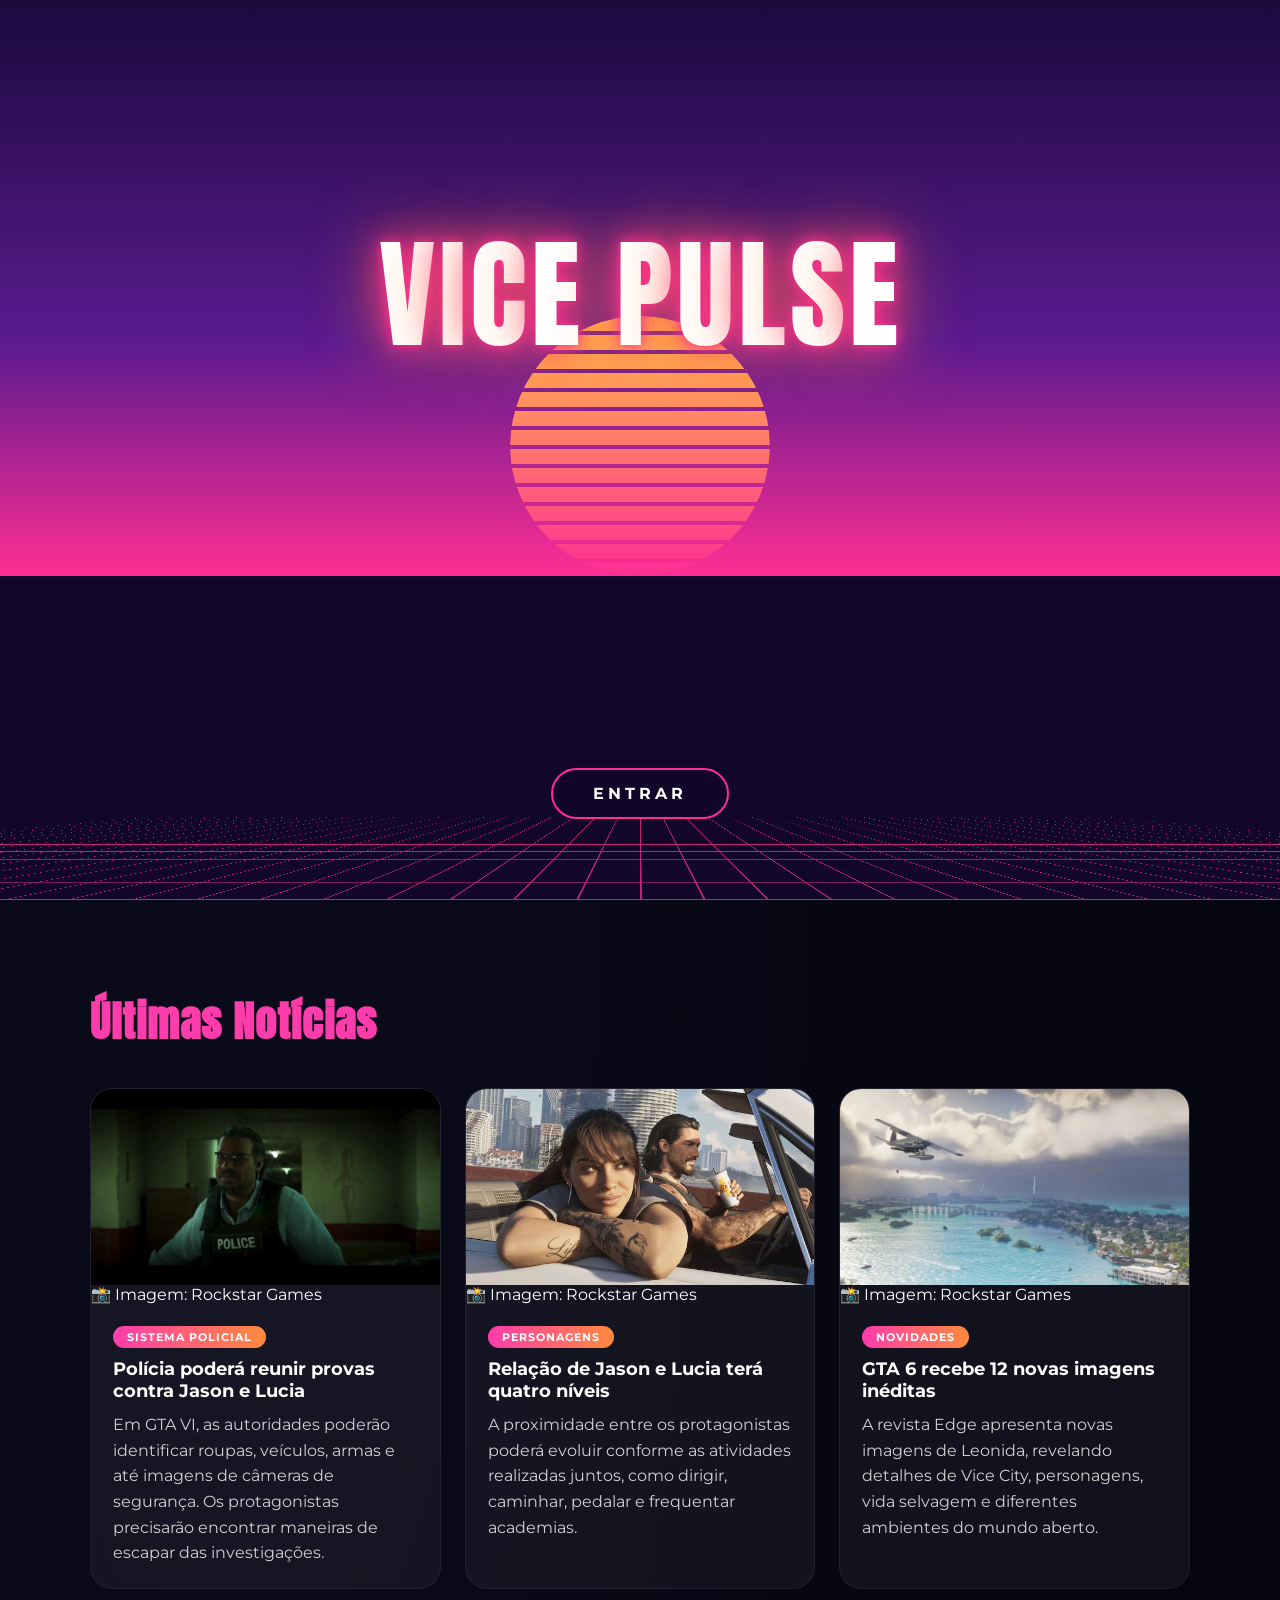
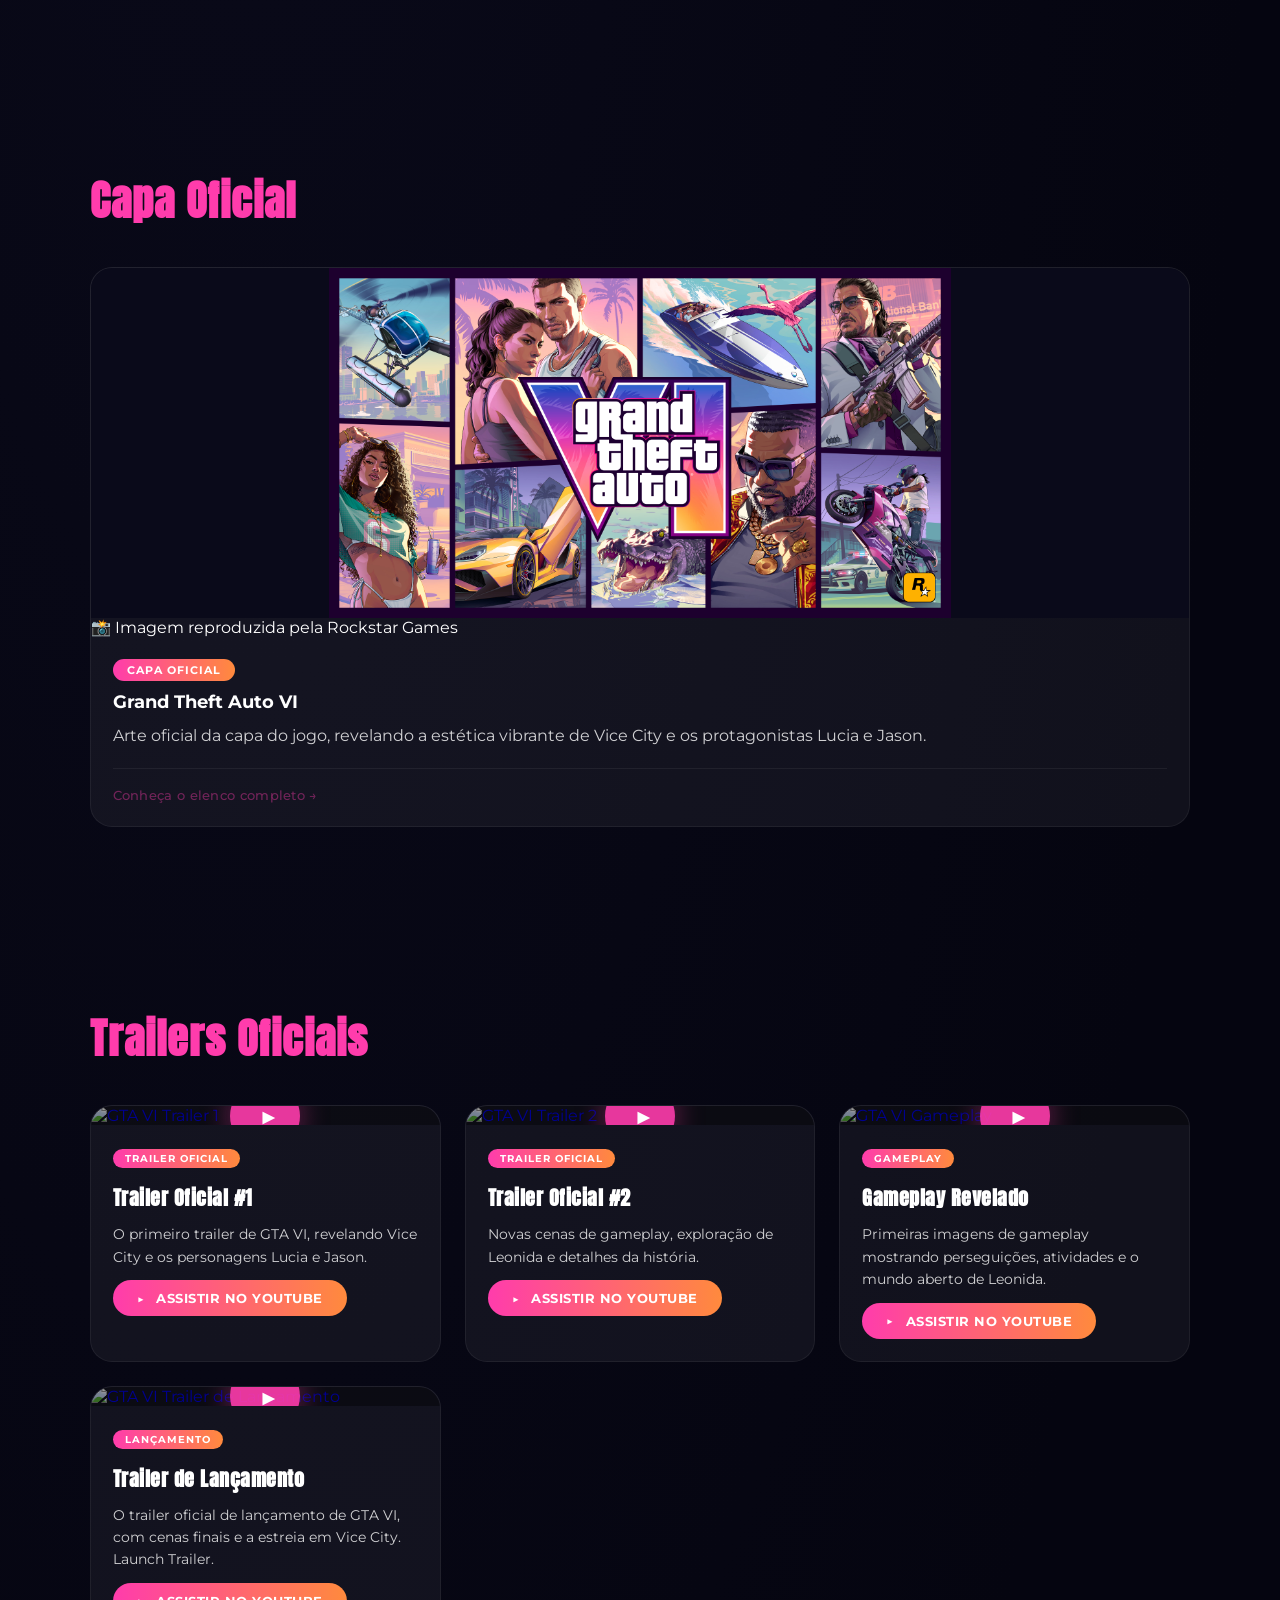
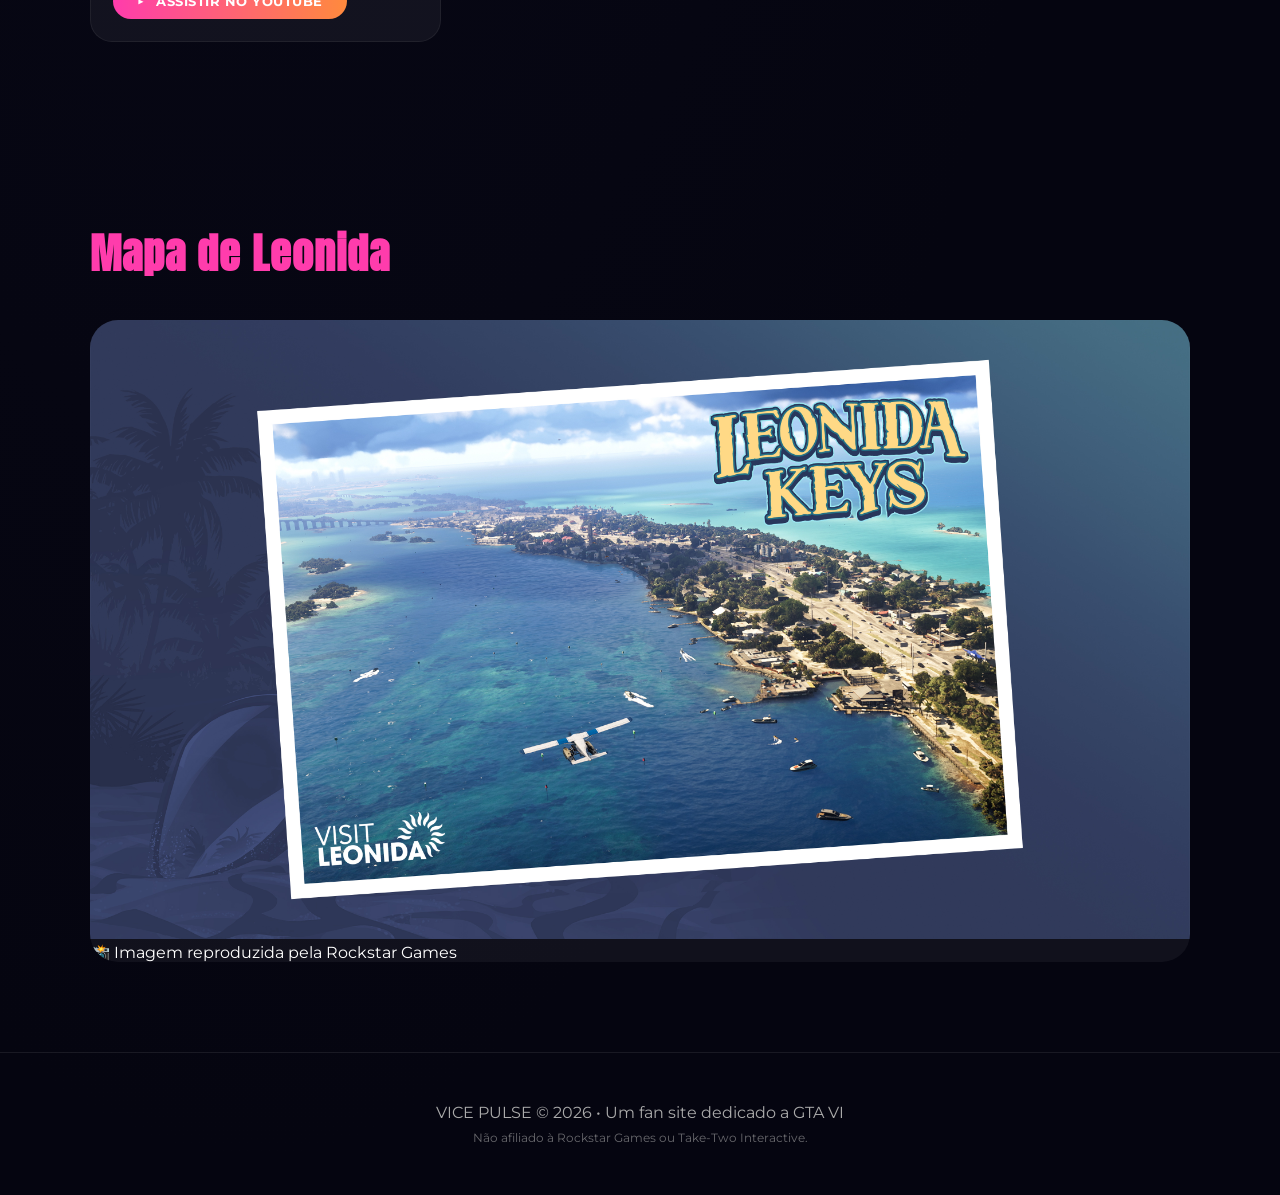
==== index.html @ 271b1a4a "Adiciona abertura com por do sol e letreiro neon" ====
<!DOCTYPE html>
<html lang="pt-BR">

<head>
    <meta charset="UTF-8">
    <meta name="viewport" content="width=device-width, initial-scale=1.0">
    <title>GTA VI Countdown • Vice Pulse</title>

    <!-- Meta tags para compartilhamento -->
    <meta property="og:title" content="VICE PULSE • GTA VI Hub">
    <meta property="og:description" content="Contagem regressiva para o lançamento de GTA VI">
    <meta property="og:type" content="website">
    <meta name="theme-color" content="#ff3cac">

    <!-- ABERTURA: decide ANTES de a página aparecer, para não piscar -->
    <script>
        try {
            if (!sessionStorage.getItem("viceAbertura") || location.search.includes("abertura")) {
                document.documentElement.classList.add("com-abertura");
            }
        } catch (e) {}
    </script>

    <!-- Fontes -->
    <link rel="preconnect" href="https://fonts.googleapis.com">
    <link rel="preconnect" href="https://fonts.gstatic.com" crossorigin>
    <link href="https://fonts.googleapis.com/css2?family=Anton&family=Montserrat:wght@300;500;700&display=swap" rel="stylesheet">

    <!-- CSS -->
    <link rel="stylesheet" href="style.css">

    <!-- Favicon -->
    <link rel="icon" href="assets/favicon.ico" type="image/x-icon">
</head>

<body>

    <!-- ============================================
    ABERTURA DO SITE (pôr do sol + letreiro neon)
    ============================================ -->
    <div id="abertura" class="abertura">
        <div class="ab-ceu"></div>
        <div class="ab-sol"></div>
        <div class="ab-chao"><div class="ab-grade"></div></div>
        <div class="ab-titulo" role="img" aria-label="Vice Pulse">
            <span class="ab-letra" style="--i:0" aria-hidden="true">V</span><span class="ab-letra" style="--i:1" aria-hidden="true">I</span><span class="ab-letra" style="--i:2" aria-hidden="true">C</span><span class="ab-letra" style="--i:3" aria-hidden="true">E</span><span class="ab-letra" style="--i:4" aria-hidden="true">&nbsp;</span><span class="ab-letra" style="--i:5" aria-hidden="true">P</span><span class="ab-letra" style="--i:6" aria-hidden="true">U</span><span class="ab-letra" style="--i:7" aria-hidden="true">L</span><span class="ab-letra" style="--i:8" aria-hidden="true">S</span><span class="ab-letra" style="--i:9" aria-hidden="true">E</span>
        </div>
        <button id="ab-entrar" class="ab-entrar">ENTRAR</button>
    </div>

    <!-- NAVBAR -->
    <header class="navbar">
        <div class="brand">VICE PULSE</div>
        <nav>
            <a href="index.html">Início</a>
            <a href="personagens.html">Personagens</a>
            <a href="vice-city.html">GTA Vice City</a>
            <a href="noticias.html">Notícias</a>
            <a href="diretor.html">Diretor</a>
            <a href="#trailers">Trailers</a>
            <a href="#map">Mapa</a>
        </nav>
    </header>

    <!-- HERO / COUNTDOWN -->
    <section class="hero">
        <div class="overlay"></div>
        <div class="hero-content">
            <h1>GTA VI</h1>
            <p class="subtitle">Vice City Countdown</p>
            <div id="days" class="days">000</div>
            <div class="timer">
                <div>
                    <span id="hours">00</span>
                    <small>HORAS</small>
                </div>
                <div>
                    <span id="minutes">00</span>
                    <small>MINUTOS</small>
                </div>
                <div>
                    <span id="seconds">00</span>
                    <small>SEGUNDOS</small>
                </div>
            </div>
            <div class="progress">
                <div id="bar"></div>
            </div>
            <p class="release">LANÇAMENTO • 19 DE NOVEMBRO DE 2026</p>
        </div>
    </section>

    <!-- ============================================
    NOTÍCIAS
    ============================================ -->

    <section id="news" class="section">
        <h2>Últimas Notícias</h2>
        <div class="cards">

            <!-- NOTÍCIA 1 -->
            <article class="card">
                <img src="assets/policia-gta6.jpg" alt="Sistema policial de GTA 6" loading="lazy">
                <p class="credito-imagem">📸 Imagem: Rockstar Games</p>
                <div class="content">
                    <span class="tag">SISTEMA POLICIAL</span>
                    <h3>Polícia poderá reunir provas contra Jason e Lucia</h3>
                    <p>Em GTA VI, as autoridades poderão identificar roupas, veículos, armas e até imagens de câmeras de segurança. Os protagonistas precisarão encontrar maneiras de escapar das investigações.</p>
                </div>
            </article>

            <!-- NOTÍCIA 2 -->
            <article class="card">
                <img src="assets/jason-lucia.jpg" alt="Jason e Lucia em GTA 6" loading="lazy">
                <p class="credito-imagem">📸 Imagem: Rockstar Games</p>
                <div class="content">
                    <span class="tag">PERSONAGENS</span>
                    <h3>Relação de Jason e Lucia terá quatro níveis</h3>
                    <p>A proximidade entre os protagonistas poderá evoluir conforme as atividades realizadas juntos, como dirigir, caminhar, pedalar e frequentar academias.</p>
                </div>
            </article>

            <!-- NOTÍCIA 3 -->
            <article class="card">
                <img src="assets/edge-novas-imagens.jpg" alt="Novas imagens oficiais de GTA 6" loading="lazy">
                <p class="credito-imagem">📸 Imagem: Rockstar Games</p>
                <div class="content">
                    <span class="tag">NOVIDADES</span>
                    <h3>GTA 6 recebe 12 novas imagens inéditas</h3>
                    <p>A revista Edge apresenta novas imagens de Leonida, revelando detalhes de Vice City, personagens, vida selvagem e diferentes ambientes do mundo aberto.</p>
                </div>
            </article>

        </div>
    </section>

    <!-- ============================================
    CAPA OFICIAL + LINK PERSONAGENS EMBAIXO
    ============================================ -->

    <section id="capa" class="section capa-section">
        <h2>Capa Oficial</h2>
        <div class="cards">
            <div class="card">
                <img src="assets/capa-oficial-gta6.jpg" alt="Capa oficial de GTA VI" loading="lazy">
                <p class="credito-imagem">📸 Imagem reproduzida pela Rockstar Games</p>
                <div class="content">
                    <span class="tag">CAPA OFICIAL</span>
                    <h3>Grand Theft Auto VI</h3>
                    <p>Arte oficial da capa do jogo, revelando a estética vibrante de Vice City e os protagonistas Lucia e Jason.</p>

                    <!-- LINK PERSONAGENS -->
                    <div class="capa-personagens-link">
                        <a href="personagens.html">Conheça o elenco completo →</a>
                    </div>
                </div>
            </div>
        </div>
    </section>

    <!-- ============================================
    TRAILERS
    (cada card usa o MESMO link na imagem e no botão)
    ============================================ -->

    <section id="trailers" class="section">
        <h2>Trailers Oficiais</h2>
        <div class="video-grid">

            <!-- TRAILER 1 -->
            <div class="video-card video-thumb">
                <a href="https://www.youtube.com/watch?v=QdBZY2fkU-0" target="_blank" rel="noopener noreferrer" class="thumb-link">
                    <img src="https://img.youtube.com/vi/QdBZY2fkU-0/maxresdefault.jpg" alt="GTA VI Trailer 1">
                    <div class="play-overlay">
                        <div class="play-btn">▶</div>
                    </div>
                </a>
                <div class="content">
                    <span class="tag">TRAILER OFICIAL</span>
                    <h3>Trailer Oficial #1</h3>
                    <p>O primeiro trailer de GTA VI, revelando Vice City e os personagens Lucia e Jason.</p>
                    <a href="https://www.youtube.com/watch?v=QdBZY2fkU-0" target="_blank" rel="noopener noreferrer" class="watch-btn">ASSISTIR NO YOUTUBE</a>
                </div>
            </div>

            <!-- TRAILER 2 -->
            <div class="video-card video-thumb">
                <a href="https://www.youtube.com/watch?v=VQRLujxTm3c" target="_blank" rel="noopener noreferrer" class="thumb-link">
                    <img src="https://img.youtube.com/vi/VQRLujxTm3c/maxresdefault.jpg" alt="GTA VI Trailer 2">
                    <div class="play-overlay">
                        <div class="play-btn">▶</div>
                    </div>
                </a>
                <div class="content">
                    <span class="tag">TRAILER OFICIAL</span>
                    <h3>Trailer Oficial #2</h3>
                    <p>Novas cenas de gameplay, exploração de Leonida e detalhes da história.</p>
                    <a href="https://www.youtube.com/watch?v=VQRLujxTm3c" target="_blank" rel="noopener noreferrer" class="watch-btn">ASSISTIR NO YOUTUBE</a>
                </div>
            </div>

            <!-- TRAILER 3 - GAMEPLAY -->
            <div class="video-card video-thumb">
                <a href="https://www.youtube.com/watch?v=tJbzMqJGH4k" target="_blank" rel="noopener noreferrer" class="thumb-link">
                    <img src="https://img.youtube.com/vi/tJbzMqJGH4k/maxresdefault.jpg" alt="GTA VI Gameplay">
                    <div class="play-overlay">
                        <div class="play-btn">▶</div>
                    </div>
                </a>
                <div class="content">
                    <span class="tag">GAMEPLAY</span>
                    <h3>Gameplay Revelado</h3>
                    <p>Primeiras imagens de gameplay mostrando perseguições, atividades e o mundo aberto de Leonida.</p>
                    <a href="https://www.youtube.com/watch?v=tJbzMqJGH4k" target="_blank" rel="noopener noreferrer" class="watch-btn">ASSISTIR NO YOUTUBE</a>
                </div>
            </div>

            <!-- TRAILER 4 - LANÇAMENTO -->
            <div class="video-card video-thumb">
                <a href="https://www.youtube.com/watch?v=3JUboYgqIxc" target="_blank" rel="noopener noreferrer" class="thumb-link">
                    <img src="https://img.youtube.com/vi/3JUboYgqIxc/maxresdefault.jpg" alt="GTA VI Trailer de Lançamento">
                    <div class="play-overlay">
                        <div class="play-btn">▶</div>
                    </div>
                </a>
                <div class="content">
                    <span class="tag">LANÇAMENTO</span>
                    <h3>Trailer de Lançamento</h3>
                    <p>O trailer oficial de lançamento de GTA VI, com cenas finais e a estreia em Vice City. Launch Trailer.</p>
                    <a href="https://www.youtube.com/watch?v=3JUboYgqIxc" target="_blank" rel="noopener noreferrer" class="watch-btn">ASSISTIR NO YOUTUBE</a>
                </div>
            </div>

        </div>
    </section>

    <!-- ============================================
    MAPA
    ============================================ -->

    <section id="map" class="section">
        <h2>Mapa de Leonida</h2>
        <div class="map-card">
            <img src="assets/mapa-leonida.jpg" alt="Mapa de Leonida - GTA VI" loading="lazy">
            <p class="credito-imagem">📸 Imagem reproduzida pela Rockstar Games</p>
        </div>
    </section>

    <!-- ============================================
    FOOTER
    ============================================ -->

    <footer>
        <p>VICE PULSE © 2026 • Um fan site dedicado a GTA VI</p>
        <p style="margin-top: 8px; font-size: 12px; opacity: 0.6;">
            Não afiliado à Rockstar Games ou Take-Two Interactive.
        </p>
    </footer>

    <!-- JavaScript -->
    <script src="script.js"></script>

</body>

</html>
---- style.css ----
* {
    margin: 0;
    padding: 0;
    box-sizing: border-box;
}

:root {
    --pink: #ff3cac;
    --orange: #ff8a3d;
    --yellow: #ffd166;
    --cyan: #35d8ff;
    --bg: #050510;
}

html {
    scroll-behavior: smooth;
}

body {
    font-family: "Montserrat", sans-serif;
    background: radial-gradient(ellipse at 20% 20%, #0a0a1a, #050510 70%);
    color: white;
    overflow-x: hidden;
}

::-webkit-scrollbar {
    width: 8px;
}
::-webkit-scrollbar-track {
    background: var(--bg);
}
::-webkit-scrollbar-thumb {
    background: linear-gradient(var(--pink), var(--orange));
    border-radius: 999px;
}

/* ============================================
NAVBAR
============================================ */

.navbar {
    position: fixed;
    top: 0;
    width: 100%;
    display: flex;
    justify-content: space-between;
    align-items: center;
    padding: 18px 7%;
    background: rgba(5, 5, 16, 0.35);
    backdrop-filter: blur(20px);
    z-index: 1000;
    border-bottom: 1px solid rgba(255, 255, 255, 0.08);
}

.brand {
    font-family: "Anton", sans-serif;
    font-size: 34px;
    letter-spacing: 2px;
    color: var(--pink);
}

.navbar nav {
    display: flex;
    gap: 28px;
}

.navbar a {
    text-decoration: none;
    color: white;
    font-weight: 500;
    transition: 0.3s;
    position: relative;
}

.navbar a::after {
    content: '';
    display: block;
    width: 0;
    height: 2px;
    background: var(--pink);
    transition: width 0.3s;
    margin-top: 4px;
}

.navbar a:hover {
    color: var(--pink);
}

.navbar a:hover::after {
    width: 100%;
}

.navbar a.active {
    color: var(--pink);
}

.navbar a.active::after {
    width: 100%;
}

/* ============================================
HERO / CONTAGEM
============================================ */

.hero {
    height: 100vh;
    min-height: 520px;
    max-height: 900px;
    background:
        linear-gradient(rgba(5, 5, 16, 0.4), rgba(5, 5, 16, 0.7)),
        url("assets/bg.jpg") center/cover no-repeat;
    display: flex;
    justify-content: center;
    align-items: center;
    position: relative;
    transition: background-position 0.1s ease-out;
}

.overlay {
    position: absolute;
    inset: 0;
    background: linear-gradient(rgba(0, 0, 0, 0.25), rgba(0, 0, 0, 0.65));
}

.hero-content {
    position: relative;
    z-index: 2;
    text-align: center;
    padding: 35px 40px;
    width: min(580px, 92vw);
    background: rgba(18, 18, 30, 0.5);
    backdrop-filter: blur(32px);
    border: 1px solid rgba(255, 255, 255, 0.12);
    border-radius: 28px;
    box-shadow: 0 30px 70px rgba(0, 0, 0, 0.6);
}

.hero h1 {
    font-family: "Anton", sans-serif;
    font-size: clamp(42px, 7vw, 70px);
    background: linear-gradient(90deg, #ff00ff, #ff0080);
    background-clip: text;
    -webkit-background-clip: text;
    -webkit-text-fill-color: transparent;
    text-shadow: 0 0 40px rgba(255, 0, 255, 0.2);
    letter-spacing: 2px;
}

.subtitle {
    font-size: clamp(11px, 1.2vw, 14px);
    margin-top: 4px;
    letter-spacing: 3px;
    opacity: 0.6;
    color: #ff00ff;
    text-transform: uppercase;
}

.days {
    font-size: clamp(70px, 11vw, 110px);
    font-weight: 700;
    color: #ff00ff;
    text-shadow:
        0 0 30px rgba(255, 0, 255, 0.6),
        0 0 60px rgba(255, 0, 255, 0.3),
        0 0 100px rgba(255, 0, 255, 0.15);
    margin-top: 6px;
    animation: neonPulse 2s ease-in-out infinite;
    font-family: "Anton", sans-serif;
    letter-spacing: 4px;
}

@keyframes neonPulse {
    0%, 100% {
        text-shadow:
            0 0 20px rgba(255, 0, 255, 0.5),
            0 0 40px rgba(255, 0, 255, 0.2);
    }
    50% {
        text-shadow:
            0 0 40px rgba(255, 0, 255, 0.8),
            0 0 80px rgba(255, 0, 255, 0.4),
            0 0 120px rgba(255, 0, 255, 0.2);
    }
}

.timer {
    display: grid;
    grid-template-columns: repeat(3, 1fr);
    gap: 8px;
    margin-top: 12px;
}

.timer div {
    background: rgba(255, 0, 255, 0.05);
    border: 1px solid rgba(255, 0, 255, 0.1);
    border-radius: 12px;
    padding: 8px 6px;
    transition: 0.3s;
}

.timer div:hover {
    transform: translateY(-3px);
    background: rgba(255, 0, 255, 0.1);
    border-color: rgba(255, 0, 255, 0.3);
    box-shadow: 0 0 30px rgba(255, 0, 255, 0.1);
}

.timer span {
    display: block;
    font-size: clamp(18px, 2.5vw, 24px);
    font-weight: 700;
    color: #ff00ff;
    text-shadow: 0 0 20px rgba(255, 0, 255, 0.4);
    font-family: "Anton", sans-serif;
    letter-spacing: 2px;
}

.timer small {
    font-size: clamp(7px, 0.8vw, 9px);
    letter-spacing: 2px;
    opacity: 0.5;
    color: #ff00ff;
    text-transform: uppercase;
}

.progress {
    margin-top: 16px;
    height: 6px;
    background: rgba(255, 255, 255, 0.08);
    border-radius: 999px;
    overflow: hidden;
}

#bar {
    height: 100%;
    width: 0%;
    background: linear-gradient(90deg, #ff00ff, #ff0080);
    box-shadow: 0 0 20px rgba(255, 0, 255, 0.5);
    transition: width 0.5s ease;
}

.release {
    margin-top: 12px;
    letter-spacing: 2px;
    font-size: clamp(9px, 0.9vw, 12px);
    opacity: 0.5;
    text-transform: uppercase;
    color: #ff00ff;
}

/* ============================================
SEÇÕES E CARDS
============================================ */

.section {
    padding: 90px 7%;
}

.section h2 {
    font-size: 42px;
    margin-bottom: 35px;
    color: var(--pink);
    font-family: "Anton", sans-serif;
    letter-spacing: 1px;
}

.cards {
    display: grid;
    grid-template-columns: repeat(auto-fit, minmax(300px, 1fr));
    gap: 24px;
}

.card,
.video-card {
    background: rgba(255, 255, 255, 0.05);
    border-radius: 22px;
    overflow: hidden;
    backdrop-filter: blur(16px);
    transition: 0.35s;
    border: 1px solid rgba(255, 255, 255, 0.06);
}

.card:hover,
.video-card:hover {
    transform: translateY(-8px);
    box-shadow: 0 0 35px rgba(255, 60, 160, 0.35);
}

.card img {
    width: 100%;
    height: auto;
    max-height: 350px;
    object-fit: contain;
    object-position: center;
    display: block;
    background: #0a0a1a;
}

.tag {
    display: inline-block;
    padding: 4px 14px;
    border-radius: 999px;
    font-size: 11px;
    font-weight: 700;
    letter-spacing: 1px;
    background: linear-gradient(90deg, var(--pink), var(--orange));
    color: #fff;
    margin-bottom: 10px;
    text-transform: uppercase;
}

.content {
    padding: 22px;
}

.content h3 {
    margin-bottom: 10px;
    font-size: 18px;
}

.content p {
    opacity: 0.8;
    line-height: 1.6;
}

.capa-personagens-link {
    margin-top: 20px;
    padding-top: 16px;
    border-top: 1px solid rgba(255, 255, 255, 0.06);
}

.capa-personagens-link a {
    color: var(--pink);
    text-decoration: none;
    font-size: 13px;
    opacity: 0.4;
    transition: 0.3s;
    display: inline-flex;
    align-items: center;
    gap: 6px;
    font-weight: 500;
    letter-spacing: 0.3px;
}

.capa-personagens-link a:hover {
    opacity: 1;
}

.vice-btn {
    display: inline-block;
    padding: 14px 28px;
    border-radius: 999px;
    background: linear-gradient(90deg, #ff00ff, #ff0080);
    color: white;
    font-weight: 700;
    text-decoration: none;
    transition: 0.3s;
    font-size: 15px;
    letter-spacing: 0.5px;
    box-shadow: 0 0 20px rgba(255, 0, 255, 0.3);
    border: none;
    cursor: pointer;
}

.vice-btn:hover {
    transform: scale(1.05);
    box-shadow: 0 0 40px rgba(255, 0, 255, 0.6);
}

/* ============================================
TRAILERS
============================================ */

.video-grid {
    display: grid;
    grid-template-columns: repeat(auto-fit, minmax(320px, 1fr));
    gap: 24px;
}

.video-card .tag {
    background: linear-gradient(90deg, #ff3cac, #ff8a3d);
    font-size: 10px;
    padding: 3px 12px;
}

.video-card .content h3 {
    font-family: "Anton", sans-serif;
    font-size: 20px;
    letter-spacing: 0.5px;
    margin-top: 4px;
}

.video-card .content p {
    font-size: 14px;
    line-height: 1.6;
    opacity: 0.8;
    margin: 8px 0 12px;
}

.video-thumb .thumb-link {
    position: relative;
    display: block;
    overflow: hidden;
    text-decoration: none;
    cursor: pointer;
}

.video-thumb .thumb-link img {
    width: 100%;
    height: 200px;
    object-fit: cover;
    transition: transform 0.3s;
}

.video-thumb:hover .thumb-link img {
    transform: scale(1.05);
}

.play-overlay {
    position: absolute;
    inset: 0;
    background: rgba(0, 0, 0, 0.4);
    display: flex;
    align-items: center;
    justify-content: center;
    transition: background 0.3s;
}

.video-thumb:hover .play-overlay {
    background: rgba(0, 0, 0, 0.2);
}

.play-btn {
    width: 70px;
    height: 70px;
    background: rgba(255, 60, 172, 0.9);
    border-radius: 50%;
    display: flex;
    align-items: center;
    justify-content: center;
    font-size: 30px;
    color: white;
    transition: 0.3s;
    box-shadow: 0 0 30px rgba(255, 60, 172, 0.4);
    padding-left: 6px;
}

.video-thumb:hover .play-btn {
    transform: scale(1.1);
    box-shadow: 0 0 50px rgba(255, 60, 172, 0.6);
}

.watch-btn {
    display: inline-flex;
    align-items: center;
    gap: 8px;
    padding: 10px 24px;
    border-radius: 999px;
    text-decoration: none;
    font-weight: 700;
    font-size: 13px;
    background: linear-gradient(90deg, var(--pink), var(--orange));
    color: white;
    transition: 0.3s;
    border: none;
    cursor: pointer;
    letter-spacing: 0.5px;
}

.watch-btn:hover {
    transform: translateY(-3px) scale(1.04);
    box-shadow: 0 0 25px rgba(255, 60, 160, 0.45);
}

.watch-btn::before {
    content: "▶";
    font-size: 12px;
    margin-right: 4px;
}

/* ============================================
MAPA E RODAPÉ
============================================ */

.map-card {
    border-radius: 28px;
    overflow: hidden;
    background: rgba(255, 255, 255, 0.05);
}

.map-card img {
    width: 100%;
    height: auto;
}

footer {
    padding: 50px;
    text-align: center;
    color: #aaa;
    border-top: 1px solid rgba(255, 255, 255, 0.08);
}

.section {
    opacity: 0;
    transform: translateY(30px);
    animation: fadeUp 0.8s ease forwards;
}

@keyframes fadeUp {
    to {
        opacity: 1;
        transform: translateY(0);
    }
}

#news { animation-delay: 0.1s; }
#capa { animation-delay: 0.15s; }
#trailers { animation-delay: 0.2s; }
#map { animation-delay: 0.25s; }

/* ============================================
PÁGINA VICE CITY - RETRÔ ANOS 80
============================================ */

.vice-hero {
    background:
        linear-gradient(rgba(5, 5, 16, 0.4), rgba(5, 5, 16, 0.7)),
        url("assets/bg.jpg") center/cover no-repeat;
    min-height: 60vh;
    height: 60vh;
}

.vice-hero .hero-content {
    background: rgba(0, 0, 0, 0.3);
    backdrop-filter: blur(10px);
    border: 2px solid rgba(255, 0, 255, 0.3);
    box-shadow: 0 0 60px rgba(255, 0, 255, 0.2);
}

.vice-intro {
    background: linear-gradient(180deg, #0a0a1a, #050510);
    border-top: 1px solid rgba(255, 0, 255, 0.1);
    border-bottom: 1px solid rgba(255, 0, 255, 0.1);
}

.vice-container {
    max-width: 800px;
    margin: 0 auto;
    text-align: center;
}

.vice-texto-destaque {
    font-size: 22px;
    line-height: 1.8;
    color: #ff00ff;
    font-weight: 500;
    text-shadow: 0 0 30px rgba(255, 0, 255, 0.2);
    margin-bottom: 20px;
    font-style: italic;
}

.vice-texto {
    font-size: 16px;
    line-height: 1.8;
    opacity: 0.8;
}

.vice-game {
    padding: 60px 7%;
}

.vice-game.reverse .vice-game-container {
    flex-direction: row-reverse;
}

.vice-game-container {
    display: flex;
    gap: 50px;
    align-items: center;
    background: rgba(255, 255, 255, 0.03);
    border-radius: 28px;
    padding: 30px;
    border: 1px solid rgba(255, 255, 255, 0.06);
    transition: 0.3s;
}

.vice-game-container:hover {
    transform: translateY(-5px);
    box-shadow: 0 0 40px rgba(255, 0, 255, 0.1);
}

.vice-game-info {
    flex: 1;
}

.vice-game-info h2 {
    font-family: "Anton", sans-serif;
    font-size: 36px;
    margin: 12px 0 16px;
    background: linear-gradient(90deg, #ff00ff, #ff0080);
    background-clip: text;
    -webkit-background-clip: text;
    -webkit-text-fill-color: transparent;
}

.vice-game-desc {
    font-size: 14px;
    opacity: 0.7;
    line-height: 1.8;
    margin-bottom: 16px;
}

.vice-game-historia {
    font-size: 15px;
    line-height: 1.8;
    opacity: 0.85;
    margin-bottom: 16px;
}

.vice-curiosidades {
    display: flex;
    flex-wrap: wrap;
    gap: 12px;
    margin-top: 12px;
}

.vice-curiosidades span {
    background: rgba(255, 255, 255, 0.06);
    padding: 6px 14px;
    border-radius: 999px;
    font-size: 12px;
    border: 1px solid rgba(255, 255, 255, 0.06);
}

.vice-intro-imagem {
    margin: 25px auto;
    max-width: 550px;
    border-radius: 16px;
    overflow: hidden;
    background: rgba(0, 0, 0, 0.2);
    padding: 10px;
    border: 2px solid rgba(255, 0, 255, 0.1);
}

.vice-intro-imagem img {
    width: 100%;
    height: auto;
    max-height: 450px;
    object-fit: contain;
    display: block;
    border-radius: 8px;
}

.vice-game-imagem {
    flex: 1;
    min-width: 0;
}

.vice-game-imagem img {
    width: 100%;
    height: 300px;
    object-fit: cover;
    border-radius: 20px;
    background: #0a0a1a;
    border: 2px solid rgba(255, 255, 255, 0.06);
    transition: 0.3s;
}

.vice-game-imagem img:hover {
    transform: scale(1.02);
    border-color: #ff00ff;
}

/* ============================================
PÁGINA DE PERSONAGENS - ESTILO VICE CITY
============================================ */

.personagens-hero {
    min-height: 50vh;
    height: 50vh;
    background:
        linear-gradient(rgba(5, 5, 16, 0.4), rgba(5, 5, 16, 0.7)),
        url("assets/bg.jpg") center/cover no-repeat;
    display: flex;
    justify-content: center;
    align-items: center;
    position: relative;
}

.personagens-hero .hero-content {
    padding: 30px 40px;
    width: min(600px, 90vw);
    background: rgba(0, 0, 0, 0.3);
    backdrop-filter: blur(12px);
    border: 2px solid rgba(255, 0, 255, 0.3);
    border-radius: 24px;
    text-align: center;
    box-shadow: 0 0 60px rgba(255, 0, 255, 0.1);
}

.personagens-hero h1 {
    font-size: clamp(40px, 6vw, 60px);
    font-family: "Anton", sans-serif;
    background: linear-gradient(90deg, #ff00ff, #ff0080);
    background-clip: text;
    -webkit-background-clip: text;
    -webkit-text-fill-color: transparent;
    letter-spacing: 2px;
}

.personagens-hero .subtitle {
    font-size: 14px;
    letter-spacing: 4px;
    opacity: 0.7;
    margin-top: 6px;
    color: #ff00ff;
    text-shadow: 0 0 20px rgba(255, 0, 255, 0.2);
}

.personagem-detalhe {
    padding: 60px 7%;
}

.personagem-detalhe.reverse .personagem-container {
    flex-direction: row-reverse;
}

.personagem-container {
    display: flex;
    gap: 50px;
    align-items: center;
    background: rgba(255, 255, 255, 0.05);
    border-radius: 28px;
    padding: 30px;
    backdrop-filter: blur(16px);
    border: 1px solid rgba(255, 255, 255, 0.06);
    transition: 0.3s;
}

.personagem-container:hover {
    transform: translateY(-5px);
    box-shadow: 0 0 40px rgba(255, 60, 160, 0.2);
}

.personagem-imagem {
    flex: 1;
    min-width: 0;
}

.personagem-imagem img {
    width: 100%;
    height: 280px;
    object-fit: cover;
    border-radius: 20px;
    background: #0a0a1a;
}

.personagem-info {
    flex: 1;
    padding: 20px;
}

.personagem-info h2 {
    font-family: "Anton", sans-serif;
    font-size: 42px;
    margin: 10px 0 15px;
    background: linear-gradient(90deg, var(--pink), var(--orange));
    background-clip: text;
    -webkit-background-clip: text;
    -webkit-text-fill-color: transparent;
}

.personagem-descricao {
    font-size: 16px;
    line-height: 1.8;
    opacity: 0.85;
    margin-bottom: 20px;
}

.secundarios-grid {
    display: grid;
    grid-template-columns: repeat(auto-fit, minmax(280px, 1fr));
    gap: 24px;
}

.character-card {
    background: rgba(255, 255, 255, 0.05);
    border-radius: 22px;
    overflow: hidden;
    backdrop-filter: blur(16px);
    transition: 0.35s;
    border: 1px solid rgba(255, 255, 255, 0.06);
    display: flex;
    flex-direction: column;
}

.character-card:hover {
    transform: translateY(-8px);
    box-shadow: 0 0 35px rgba(255, 60, 160, 0.35);
}

.character-card img {
    width: 100%;
    height: 200px;
    object-fit: cover;
    background: #0a0a1a;
}

.character-card .character-info {
    padding: 22px;
    flex: 1;
    display: flex;
    flex-direction: column;
}

.character-card h3 {
    font-family: "Anton", sans-serif;
    font-size: 24px;
    margin: 8px 0 12px;
    background: linear-gradient(90deg, var(--pink), var(--orange));
    background-clip: text;
    -webkit-background-clip: text;
    -webkit-text-fill-color: transparent;
}

.character-quote {
    font-style: italic;
    color: var(--cyan);
    font-size: 15px;
    margin: 8px 0 12px;
    padding-left: 15px;
    border-left: 3px solid var(--pink);
    opacity: 0.9;
}

.character-bio {
    font-size: 14px;
    line-height: 1.7;
    opacity: 0.85;
    margin-bottom: 10px;
    flex: 1;
}

.galeria-section {
    padding: 60px 7%;
}

.galeria-section h2 {
    font-size: 42px;
    margin-bottom: 35px;
    color: var(--pink);
    font-family: "Anton", sans-serif;
    letter-spacing: 1px;
}

.galeria-grid {
    display: grid;
    grid-template-columns: repeat(4, 1fr);
    gap: 20px;
}

.galeria-grid img {
    width: 100%;
    height: 160px;
    object-fit: cover;
    border-radius: 16px;
    background: #0a0a1a;
    transition: 0.3s;
}

.galeria-grid img:hover {
    transform: scale(1.05);
    box-shadow: 0 0 30px rgba(255, 60, 160, 0.3);
}

/* ============================================
PÁGINA DO DIRETOR (ROB NELSON)
============================================ */

.diretor-hero {
    min-height: 50vh;
    height: 50vh;
    background:
        linear-gradient(rgba(5, 5, 16, 0.4), rgba(5, 5, 16, 0.7)),
        url("assets/bg.jpg") center/cover no-repeat;
    display: flex;
    justify-content: center;
    align-items: center;
    position: relative;
}

.diretor-hero .hero-content {
    padding: 30px 40px;
    width: min(600px, 90vw);
    background: rgba(0, 0, 0, 0.3);
    backdrop-filter: blur(12px);
    border: 2px solid rgba(255, 0, 255, 0.3);
    border-radius: 24px;
    text-align: center;
}

.diretor-hero h1 {
    font-size: clamp(40px, 6vw, 60px);
    font-family: "Anton", sans-serif;
    background: linear-gradient(90deg, #ff00ff, #ff0080);
    background-clip: text;
    -webkit-background-clip: text;
    -webkit-text-fill-color: transparent;
    letter-spacing: 2px;
}

.diretor-hero .subtitle {
    font-size: 14px;
    letter-spacing: 4px;
    opacity: 0.6;
    margin-top: 6px;
    color: #ff00ff;
}

.diretor-sobre {
    padding: 60px 7%;
}

.diretor-container {
    display: flex;
    gap: 50px;
    align-items: center;
    background: rgba(255, 255, 255, 0.05);
    border-radius: 28px;
    padding: 30px;
    backdrop-filter: blur(16px);
    border: 1px solid rgba(255, 255, 255, 0.06);
    transition: 0.3s;
}

.diretor-container:hover {
    transform: translateY(-5px);
    box-shadow: 0 0 40px rgba(255, 60, 160, 0.2);
}

.diretor-imagem {
    flex: 0 0 300px;
}

.diretor-imagem img {
    width: 100%;
    height: 350px;
    object-fit: cover;
    border-radius: 20px;
    background: #0a0a1a;
    border: 2px solid rgba(255, 0, 255, 0.2);
}

.diretor-info {
    flex: 1;
}

.diretor-info h2 {
    font-family: "Anton", sans-serif;
    font-size: 42px;
    margin: 10px 0 15px;
    background: linear-gradient(90deg, var(--pink), var(--orange));
    background-clip: text;
    -webkit-background-clip: text;
    -webkit-text-fill-color: transparent;
}

.diretor-bio {
    font-size: 16px;
    line-height: 1.8;
    opacity: 0.85;
}

.diretor-carreira {
    padding: 60px 7%;
}

.diretor-carreira h2 {
    font-size: 42px;
    margin-bottom: 35px;
    color: var(--pink);
    font-family: "Anton", sans-serif;
    letter-spacing: 1px;
}

.carreira-timeline {
    display: flex;
    flex-direction: column;
    gap: 16px;
    max-width: 800px;
    margin: 0 auto;
}

.timeline-item {
    display: flex;
    gap: 24px;
    align-items: stretch;
}

.timeline-ano {
    flex: 0 0 140px;
    font-family: "Anton", sans-serif;
    font-size: 22px;
    color: #ff00ff;
    text-align: right;
    padding-top: 12px;
    text-shadow: 0 0 20px rgba(255, 0, 255, 0.2);
}

.timeline-card {
    flex: 1;
    background: rgba(255, 255, 255, 0.05);
    border-radius: 16px;
    padding: 16px 22px;
    border: 1px solid rgba(255, 255, 255, 0.06);
    transition: 0.3s;
    border-left-width: 4px !important;
    border-left-style: solid !important;
}

.timeline-card:hover {
    transform: translateX(6px);
    box-shadow: 0 0 30px rgba(255, 60, 160, 0.15);
}

.timeline-card h3 {
    font-family: "Anton", sans-serif;
    font-size: 20px;
    color: #fff;
}

.timeline-funcao {
    font-size: 14px;
    opacity: 0.7;
    margin-top: 2px;
}

/* CAPAS PEQUENAS NA LINHA DO TEMPO */
.timeline-content {
    display: flex;
    align-items: center;
    gap: 15px;
    width: 100%;
}

.timeline-texto {
    flex: 1;
}

.timeline-capa {
    flex: 0 0 96px;
    height: 128px;
    border-radius: 8px;
    overflow: hidden;
    background: #0a0a1a;
    border: 2px solid rgba(255, 255, 255, 0.1);
    transition: 0.3s;
}

/* contain = a capa aparece INTEIRA, sem cortar */
.timeline-capa img {
    width: 100%;
    height: 100%;
    object-fit: contain;
    display: block;
    cursor: zoom-in;
}

/* LIGHTBOX (capa em tela cheia ao clicar) */
.lightbox {
    position: fixed;
    inset: 0;
    background: rgba(5, 5, 16, 0.92);
    display: none;
    align-items: center;
    justify-content: center;
    z-index: 2000;
    padding: 20px;
}

.lightbox.aberto {
    display: flex;
}

.lightbox-img {
    max-width: 90vw;
    max-height: 90vh;
    object-fit: contain;
    border-radius: 12px;
    box-shadow: 0 0 60px rgba(255, 60, 172, 0.4);
}

.lightbox-fechar {
    position: absolute;
    top: 16px;
    right: 28px;
    background: none;
    border: none;
    color: #fff;
    font-size: 44px;
    line-height: 1;
    cursor: pointer;
    transition: 0.3s;
}

.lightbox-fechar:hover {
    color: var(--pink);
}

.timeline-capa:hover {
    transform: scale(1.1);
    border-color: var(--pink);
    box-shadow: 0 0 20px rgba(255, 60, 160, 0.3);
}

/* ============================================
PÁGINA DE NOTÍCIAS
============================================ */

.noticias-hero {
    min-height: 50vh;
    height: 50vh;
    background:
        linear-gradient(rgba(5, 5, 16, 0.4), rgba(5, 5, 16, 0.7)),
        url("assets/bg.jpg") center/cover no-repeat;
    display: flex;
    justify-content: center;
    align-items: center;
    position: relative;
}

.noticias-hero .hero-content {
    padding: 30px 40px;
    width: min(600px, 90vw);
    background: rgba(0, 0, 0, 0.3);
    backdrop-filter: blur(12px);
    border: 2px solid rgba(255, 0, 255, 0.3);
    border-radius: 24px;
    text-align: center;
    box-shadow: 0 0 60px rgba(255, 0, 255, 0.1);
}

.noticias-hero h1 {
    font-size: clamp(40px, 6vw, 60px);
    font-family: "Anton", sans-serif;
    background: linear-gradient(90deg, #ff00ff, #ff0080);
    background-clip: text;
    -webkit-background-clip: text;
    -webkit-text-fill-color: transparent;
    letter-spacing: 2px;
}

.noticias-hero .subtitle {
    font-size: 14px;
    letter-spacing: 4px;
    opacity: 0.6;
    margin-top: 6px;
    color: #ff00ff;
}

.noticias-section {
    padding: 60px 7%;
}

.noticias-grid {
    display: grid;
    grid-template-columns: repeat(auto-fit, minmax(380px, 1fr));
    gap: 30px;
    max-width: 1300px;
    margin: 0 auto;
}

.noticia-card {
    background: rgba(255, 255, 255, 0.04);
    border-radius: 24px;
    padding: 28px 30px;
    backdrop-filter: blur(16px);
    border: 1px solid rgba(255, 255, 255, 0.06);
    transition: 0.4s cubic-bezier(0.25, 0.46, 0.45, 0.94);
    display: flex;
    flex-direction: column;
    position: relative;
    overflow: hidden;
}

.noticia-card::before {
    content: '';
    position: absolute;
    top: 0;
    left: 0;
    right: 0;
    height: 3px;
    background: linear-gradient(90deg, var(--pink), var(--orange), var(--yellow));
    opacity: 0;
    transition: 0.4s;
}

.noticia-card:hover::before {
    opacity: 1;
}

.noticia-card:hover {
    transform: translateY(-8px);
    box-shadow: 0 0 50px rgba(255, 60, 160, 0.15);
    border-color: rgba(255, 60, 160, 0.15);
}

.noticia-card .tag {
    display: inline-block;
    padding: 4px 16px;
    border-radius: 999px;
    font-size: 11px;
    font-weight: 700;
    letter-spacing: 1.5px;
    background: linear-gradient(90deg, var(--pink), var(--orange));
    color: #fff;
    margin-bottom: 14px;
    align-self: flex-start;
    text-transform: uppercase;
    box-shadow: 0 0 20px rgba(255, 60, 160, 0.2);
}

.noticia-card h3 {
    font-family: "Anton", sans-serif;
    font-size: 24px;
    margin-bottom: 12px;
    color: #fff;
    line-height: 1.2;
    letter-spacing: 0.5px;
}

.noticia-meta {
    display: flex;
    justify-content: space-between;
    align-items: center;
    font-size: 12px;
    opacity: 0.5;
    margin-bottom: 16px;
    border-bottom: 1px solid rgba(255, 255, 255, 0.06);
    padding-bottom: 12px;
}

.noticia-fonte {
    display: flex;
    align-items: center;
    gap: 6px;
}

.noticia-fonte::before {
    content: '📰';
    font-size: 14px;
}

.noticia-data {
    background: rgba(255, 255, 255, 0.06);
    padding: 2px 12px;
    border-radius: 999px;
    font-size: 10px;
}

.noticia-texto {
    font-size: 15px;
    line-height: 1.8;
    opacity: 0.85;
    margin-bottom: 8px;
}

.noticia-lista {
    list-style: none;
    padding: 0;
    margin: 0;
}

.noticia-lista li {
    font-size: 14px;
    line-height: 1.7;
    opacity: 0.85;
    padding: 8px 0;
    border-bottom: 1px solid rgba(255, 255, 255, 0.04);
    padding-left: 22px;
    position: relative;
}

.noticia-lista li::before {
    content: "◆";
    position: absolute;
    left: 0;
    color: var(--pink);
    font-size: 10px;
    top: 10px;
}

.noticia-lista li:last-child {
    border-bottom: none;
}

.noticia-lista li strong {
    color: var(--cyan);
}

.noticia-quote {
    background: rgba(255, 255, 255, 0.03);
    border-left: 3px solid var(--pink);
    padding: 12px 16px;
    margin: 12px 0;
    border-radius: 0 8px 8px 0;
    font-style: italic;
    color: var(--cyan);
    font-size: 14px;
}

.noticia-topico {
    margin-bottom: 14px;
}

.noticia-topico-titulo {
    display: block;
    font-size: 13px;
    font-weight: 700;
    text-transform: uppercase;
    letter-spacing: 0.5px;
    margin-bottom: 6px;
    color: var(--pink);
}

.noticia-topico-titulo.azul {
    color: var(--cyan);
}

.noticia-topico-titulo.amarelo {
    color: var(--yellow);
}

.noticia-topico-titulo.laranja {
    color: var(--orange);
}

.noticia-fonte-final {
    margin-top: 20px;
    padding-top: 16px;
    border-top: 1px solid rgba(255, 255, 255, 0.06);
    font-size: 13px;
    font-weight: 500;
    color: var(--pink);
    letter-spacing: 0.5px;
    display: flex;
    align-items: center;
    gap: 6px;
}

.noticia-fonte-final::before {
    content: '📰';
    font-size: 14px;
}

/* ============================================
RESPONSIVIDADE
(telas pequenas ficam no fim para vencer as regras acima)
============================================ */

@media (max-width: 1024px) {
    .personagem-container {
        flex-direction: column !important;
        padding: 25px;
    }

    .personagem-imagem img {
        height: 220px;
    }

    .vice-game-container {
        flex-direction: column !important;
        padding: 25px;
    }

    .vice-game-imagem img {
        height: 250px;
    }

    .vice-texto-destaque {
        font-size: 18px;
    }

    .vice-intro-imagem {
        max-width: 100%;
    }

    .galeria-grid {
        grid-template-columns: repeat(2, 1fr);
    }

    .secundarios-grid {
        grid-template-columns: repeat(auto-fit, minmax(240px, 1fr));
    }

    .diretor-container {
        flex-direction: column;
        text-align: center;
        padding: 25px;
    }

    .diretor-imagem {
        flex: 0 0 auto;
        width: 100%;
        max-width: 300px;
    }

    .diretor-imagem img {
        height: 300px;
    }

    .diretor-info h2 {
        font-size: 32px;
    }

    .noticias-grid {
        grid-template-columns: repeat(auto-fit, minmax(320px, 1fr));
        gap: 24px;
    }
}

@media (max-width: 768px) {
    .navbar {
        padding: 16px 5%;
    }

    .navbar nav {
        gap: 14px;
        font-size: 14px;
    }

    .brand {
        font-size: 24px;
    }

    .hero-content {
        padding: 28px 25px;
        width: min(480px, 92vw);
        border-radius: 24px;
    }

    .hero h1 {
        font-size: clamp(32px, 6vw, 48px);
    }

    .days {
        font-size: clamp(50px, 10vw, 80px);
    }

    .timer span {
        font-size: 18px;
    }

    .timer div {
        padding: 6px 4px;
    }

    .timer small {
        font-size: 8px;
    }

    .release {
        font-size: 9px;
    }

    .section {
        padding: 70px 5%;
    }

    .section h2 {
        font-size: 30px;
    }

    .card img {
        max-height: 250px;
    }

    .vice-hero {
        min-height: 40vh;
        height: 40vh;
    }

    .vice-game-info h2 {
        font-size: 28px;
    }

    .vice-game-imagem img {
        height: 200px;
    }

    .vice-texto-destaque {
        font-size: 16px;
    }

    .vice-curiosidades span {
        font-size: 10px;
        padding: 4px 10px;
    }

    .vice-intro-imagem {
        max-width: 100%;
        padding: 8px;
    }

    .vice-intro-imagem img {
        max-height: 350px;
    }

    .personagem-imagem img {
        height: 180px;
    }

    .character-card img {
        height: 160px;
    }

    .galeria-grid {
        grid-template-columns: repeat(2, 1fr);
    }

    .galeria-grid img {
        height: 130px;
    }

    .diretor-imagem img {
        height: 250px;
    }

    .diretor-hero {
        min-height: 40vh;
        height: 40vh;
    }

    .timeline-item {
        flex-direction: column;
        gap: 6px;
    }

    .timeline-ano {
        flex: 0 0 auto;
        text-align: left;
        font-size: 18px;
        padding-top: 4px;
    }

    .timeline-card {
        padding: 14px 18px;
    }

    .timeline-content {
        flex-direction: column;
        align-items: flex-start;
        gap: 10px;
    }

    .timeline-capa {
        flex: 0 0 auto;
        width: 110px;
        height: 147px;
    }

    .noticias-hero {
        min-height: 40vh;
        height: 40vh;
    }

    .noticias-grid {
        grid-template-columns: 1fr;
        gap: 20px;
    }

    .noticia-card {
        padding: 22px 24px;
        border-radius: 20px;
    }

    .noticia-card h3 {
        font-size: 20px;
    }

    .noticia-texto {
        font-size: 14px;
    }

    .noticia-lista li {
        font-size: 13px;
    }
}

@media (max-width: 480px) {
    .navbar nav {
        gap: 10px;
        font-size: 11px;
    }

    .brand {
        font-size: 20px;
    }

    .hero-content {
        padding: 20px 16px;
        width: min(360px, 94vw);
        border-radius: 20px;
    }

    .hero h1 {
        font-size: 28px;
    }

    .subtitle {
        font-size: 10px;
        letter-spacing: 2px;
    }

    .days {
        font-size: 40px;
        margin-top: 2px;
    }

    .timer {
        gap: 5px;
        margin-top: 10px;
    }

    .timer span {
        font-size: 14px;
    }

    .timer div {
        padding: 5px 3px;
        border-radius: 8px;
    }

    .timer small {
        font-size: 7px;
        letter-spacing: 0.5px;
    }

    .progress {
        margin-top: 10px;
        height: 4px;
    }

    .release {
        font-size: 8px;
        margin-top: 8px;
        letter-spacing: 1px;
    }

    .video-grid {
        grid-template-columns: 1fr;
    }

    .section h2 {
        font-size: 26px;
    }

    .card img {
        max-height: 200px;
    }

    .vice-hero {
        min-height: 30vh;
        height: 30vh;
    }

    .vice-game {
        padding: 40px 5%;
    }

    .vice-game-container {
        padding: 18px;
    }

    .vice-game-info h2 {
        font-size: 22px;
    }

    .vice-game-imagem img {
        height: 160px;
    }

    .vice-texto-destaque {
        font-size: 14px;
    }

    .vice-texto {
        font-size: 14px;
    }

    .vice-intro-imagem {
        padding: 5px;
    }

    .vice-intro-imagem img {
        max-height: 250px;
    }

    .vice-btn {
        font-size: 13px;
        padding: 12px 20px;
    }

    .secundarios-grid {
        grid-template-columns: 1fr;
    }

    .personagem-imagem img {
        height: 160px;
    }

    .character-card img {
        height: 140px;
    }

    .galeria-grid {
        grid-template-columns: 1fr 1fr;
        gap: 10px;
    }

    .galeria-grid img {
        height: 100px;
    }

    .diretor-imagem img {
        height: 200px;
    }

    .diretor-hero {
        min-height: 30vh;
        height: 30vh;
    }

    .diretor-hero h1 {
        font-size: 32px;
    }

    .diretor-info h2 {
        font-size: 26px;
    }

    .diretor-bio {
        font-size: 14px;
    }

    .timeline-card h3 {
        font-size: 17px;
    }

    .timeline-funcao {
        font-size: 12px;
    }

    .timeline-capa {
        width: 90px;
        height: 120px;
    }

    .noticias-hero {
        min-height: 30vh;
        height: 30vh;
    }

    .noticias-hero h1 {
        font-size: 32px;
    }

    .noticias-hero .subtitle {
        font-size: 12px;
        letter-spacing: 2px;
    }

    .noticia-card {
        padding: 18px 16px;
        border-radius: 16px;
    }

    .noticia-card h3 {
        font-size: 17px;
    }

    .noticia-meta {
        font-size: 10px;
        flex-direction: column;
        gap: 6px;
        align-items: flex-start;
    }

    .noticia-lista li {
        font-size: 12px;
        padding: 6px 0 6px 20px;
    }

    .noticia-fonte-final {
        font-size: 11px;
    }

    .noticia-quote {
        font-size: 13px;
        padding: 10px 14px;
    }

    .noticia-topico-titulo {
        font-size: 12px;
    }
}

@media (max-width: 380px) {
    .hero-content {
        padding: 16px 12px;
        border-radius: 16px;
    }

    .hero h1 {
        font-size: 24px;
    }

    .days {
        font-size: 36px;
    }

    .timer span {
        font-size: 12px;
    }

    .timer small {
        font-size: 6px;
    }

    .release {
        font-size: 7px;
    }
}

@media (max-width: 1366px) and (max-height: 800px) {
    .hero {
        min-height: 480px;
        max-height: 750px;
    }

    .hero-content {
        padding: 28px 30px;
        width: min(520px, 92vw);
        border-radius: 24px;
    }

    .hero h1 {
        font-size: clamp(38px, 6vw, 56px);
    }

    .days {
        font-size: clamp(60px, 10vw, 90px);
    }

    .timer span {
        font-size: 20px;
    }

    .timer div {
        padding: 8px 5px;
    }

    .release {
        font-size: 10px;
    }
}

@media (max-width: 1366px) and (max-height: 768px) {
    .hero {
        min-height: 420px;
        max-height: 650px;
    }

    .hero-content {
        padding: 22px 24px;
        width: min(460px, 92vw);
        border-radius: 20px;
    }

    .hero h1 {
        font-size: clamp(32px, 5vw, 44px);
    }

    .days {
        font-size: clamp(50px, 8vw, 70px);
        margin-top: 2px;
    }

    .subtitle {
        font-size: 11px;
        letter-spacing: 2px;
    }

    .timer {
        gap: 6px;
        margin-top: 10px;
    }

    .timer span {
        font-size: 16px;
    }

    .timer div {
        padding: 5px 3px;
    }

    .timer small {
        font-size: 7px;
    }

    .progress {
        margin-top: 12px;
        height: 5px;
    }

    .release {
        font-size: 9px;
        margin-top: 8px;
    }
}

/* ============================================
ANIMAÇÃO DE LANÇAMENTO (contagem chegou a zero)
============================================ */

.hero.celebrando {
    overflow: hidden;
}

.anel-neon {
    position: absolute;
    left: 50%;
    top: 50%;
    width: 60px;
    height: 60px;
    margin: -30px 0 0 -30px;
    border: 3px solid #ff2e93;
    border-radius: 50%;
    opacity: 0.9;
    pointer-events: none;
    animation: anelExpande 2.8s ease-out forwards;
}

@keyframes anelExpande {
    to {
        transform: scale(22);
        opacity: 0;
    }
}

.subtitle.disponivel {
    opacity: 1;
    color: #fff;
    font-family: "Anton", sans-serif;
    font-size: clamp(18px, 3vw, 28px);
    letter-spacing: 4px;
    text-shadow: 0 0 20px #ff2e93, 0 0 40px #ff7a2f;
    animation: disponivelPop 0.7s cubic-bezier(0.2, 1.6, 0.4, 1) both;
}

@keyframes disponivelPop {
    from {
        opacity: 0;
        transform: scale(0.6);
    }
    to {
        opacity: 1;
        transform: scale(1);
    }
}

/* ============================================
ABERTURA DO SITE (pôr do sol + letreiro neon)
============================================ */

.abertura {
    display: none;
    position: fixed;
    inset: 0;
    z-index: 3000;
    overflow: hidden;
    background: #1a0b3d;
    transition: opacity 0.8s ease, transform 0.8s ease;
}

/* A classe "com-abertura" é ligada no <head> do index.html */
html.com-abertura .abertura {
    display: block;
}

html.com-abertura body {
    overflow: hidden;
}

.abertura.saindo {
    opacity: 0;
    transform: scale(1.15);
    pointer-events: none;
}

.ab-ceu {
    position: absolute;
    inset: 0;
    background: linear-gradient(#1a0b3d 0%, #5b1a8f 38%, #ff2e93 64%, #ff7a2f 100%);
}

.ab-sol {
    position: absolute;
    left: 50%;
    bottom: 36%;
    width: min(260px, 50vw);
    aspect-ratio: 1;
    margin-left: calc(min(260px, 50vw) / -2);
    border-radius: 50%;
    background: linear-gradient(#ffc247, #ff2e93);
    -webkit-mask-image: repeating-linear-gradient(#000 0 15px, transparent 15px 19px);
    mask-image: repeating-linear-gradient(#000 0 15px, transparent 15px 19px);
    animation: abSobe 2.6s ease-out both;
}

@keyframes abSobe {
    from {
        transform: translateY(170px);
        opacity: 0;
    }
    to {
        transform: none;
        opacity: 1;
    }
}

.ab-chao {
    position: absolute;
    left: 0;
    right: 0;
    bottom: 0;
    height: 36%;
    overflow: hidden;
    background: #12062a;
}

.ab-grade {
    position: absolute;
    inset: -60% -60% 0;
    background:
        repeating-linear-gradient(90deg, #ff2e93 0 2px, transparent 2px 64px),
        repeating-linear-gradient(0deg, #ff2e93 0 2px, transparent 2px 42px);
    transform: perspective(240px) rotateX(62deg);
    transform-origin: 50% 100%;
    opacity: 0.75;
    animation: abGrade 1s linear infinite;
}

@keyframes abGrade {
    to {
        background-position: 0 42px, 0 42px;
    }
}

.ab-titulo {
    position: absolute;
    left: 0;
    right: 0;
    top: 26%;
    z-index: 3;
    text-align: center;
    font-family: "Anton", sans-serif;
    font-size: clamp(44px, 12vw, 120px);
    letter-spacing: 4px;
    line-height: 1;
}

.ab-letra {
    display: inline-block;
    color: rgba(255, 255, 255, 0.18);
    animation: abAcende 0.7s forwards;
    animation-delay: calc(var(--i) * 0.2s + 0.6s);
}

@keyframes abAcende {
    0% {
        color: rgba(255, 255, 255, 0.18);
        text-shadow: none;
    }
    20% {
        color: #fff;
        text-shadow: 0 0 14px #ff2e93;
    }
    35% {
        color: rgba(255, 255, 255, 0.25);
        text-shadow: none;
    }
    55% {
        color: #fff;
        text-shadow: 0 0 14px #ff2e93;
    }
    70% {
        color: rgba(255, 255, 255, 0.55);
    }
    100% {
        color: #fff;
        text-shadow: 0 0 12px #ff2e93, 0 0 34px #ff2e93, 0 0 70px #ff7a2f;
    }
}

.ab-entrar {
    position: absolute;
    left: 50%;
    bottom: 9%;
    transform: translateX(-50%);
    z-index: 3;
    font: inherit;
    font-weight: 700;
    letter-spacing: 4px;
    color: #fff;
    background: rgba(18, 6, 42, 0.65);
    border: 2px solid #ff2e93;
    border-radius: 999px;
    padding: 14px 40px;
    min-height: 44px;
    cursor: pointer;
    opacity: 0;
    transition: background 0.3s;
    animation: abAparece 0.8s 3.2s forwards, abPulsa 1.8s 4s infinite;
}

.ab-entrar:hover {
    background: #ff2e93;
}

@keyframes abAparece {
    to {
        opacity: 1;
    }
}

@keyframes abPulsa {
    50% {
        box-shadow: 0 0 28px #ff2e93;
    }
}

/* Quem prefere menos movimento: tudo já aparece pronto */
@media (prefers-reduced-motion: reduce) {
    .ab-sol,
    .ab-grade,
    .ab-letra {
        animation: none;
    }

    .ab-letra {
        color: #fff;
        text-shadow: 0 0 12px #ff2e93, 0 0 34px #ff2e93;
    }

    .ab-entrar {
        animation: none;
        opacity: 1;
    }
}
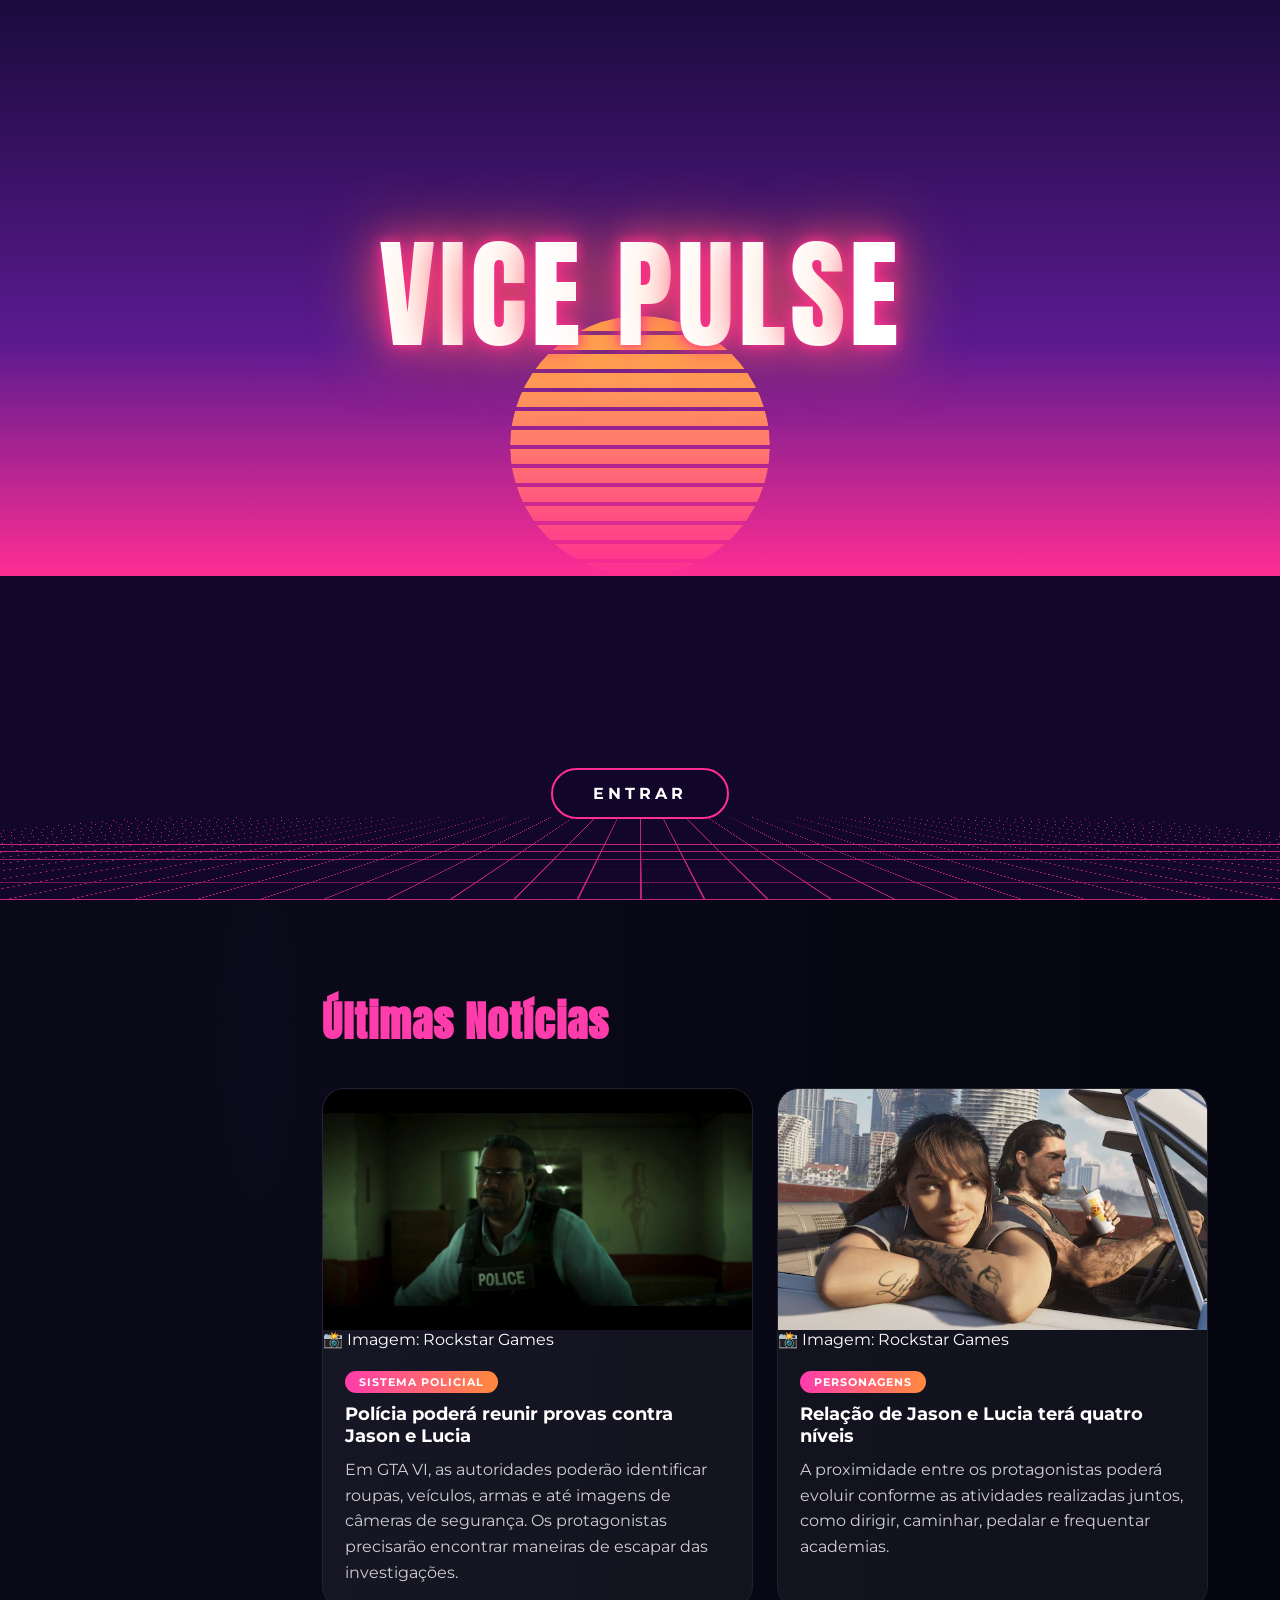
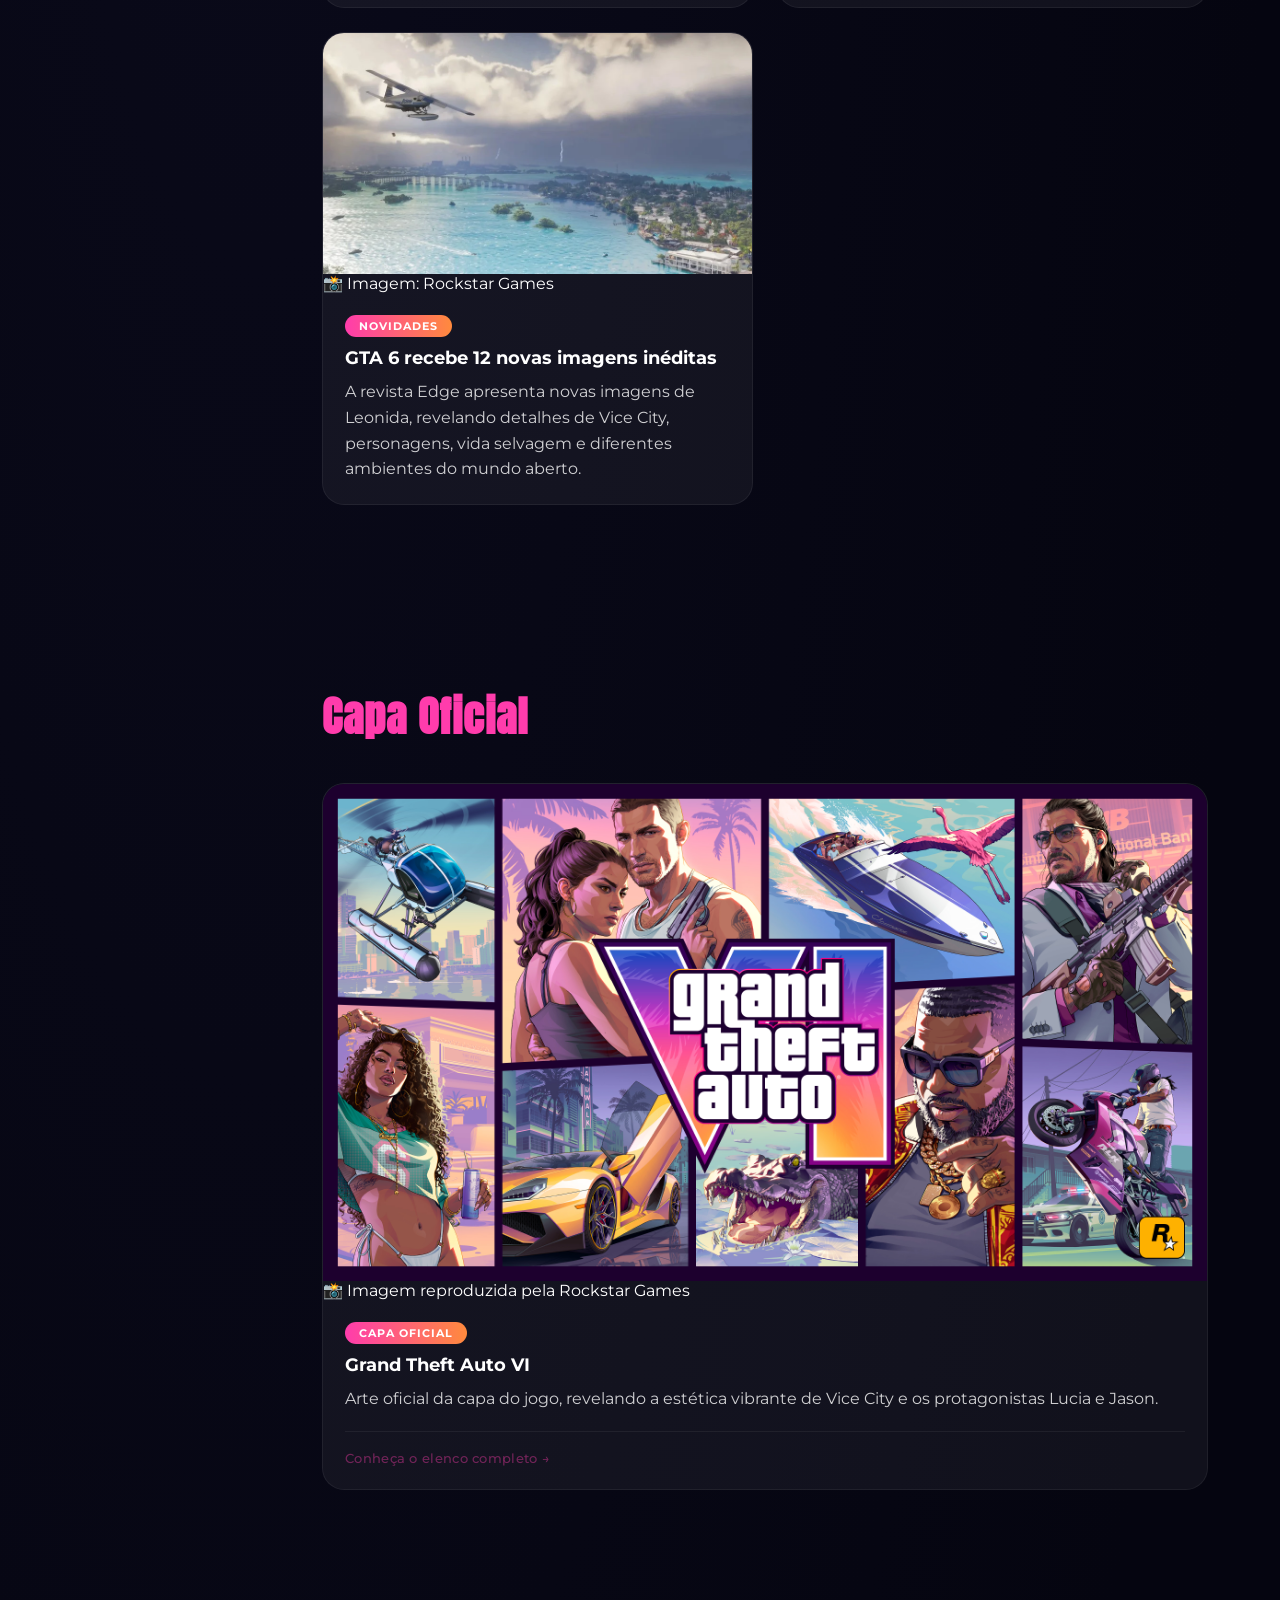
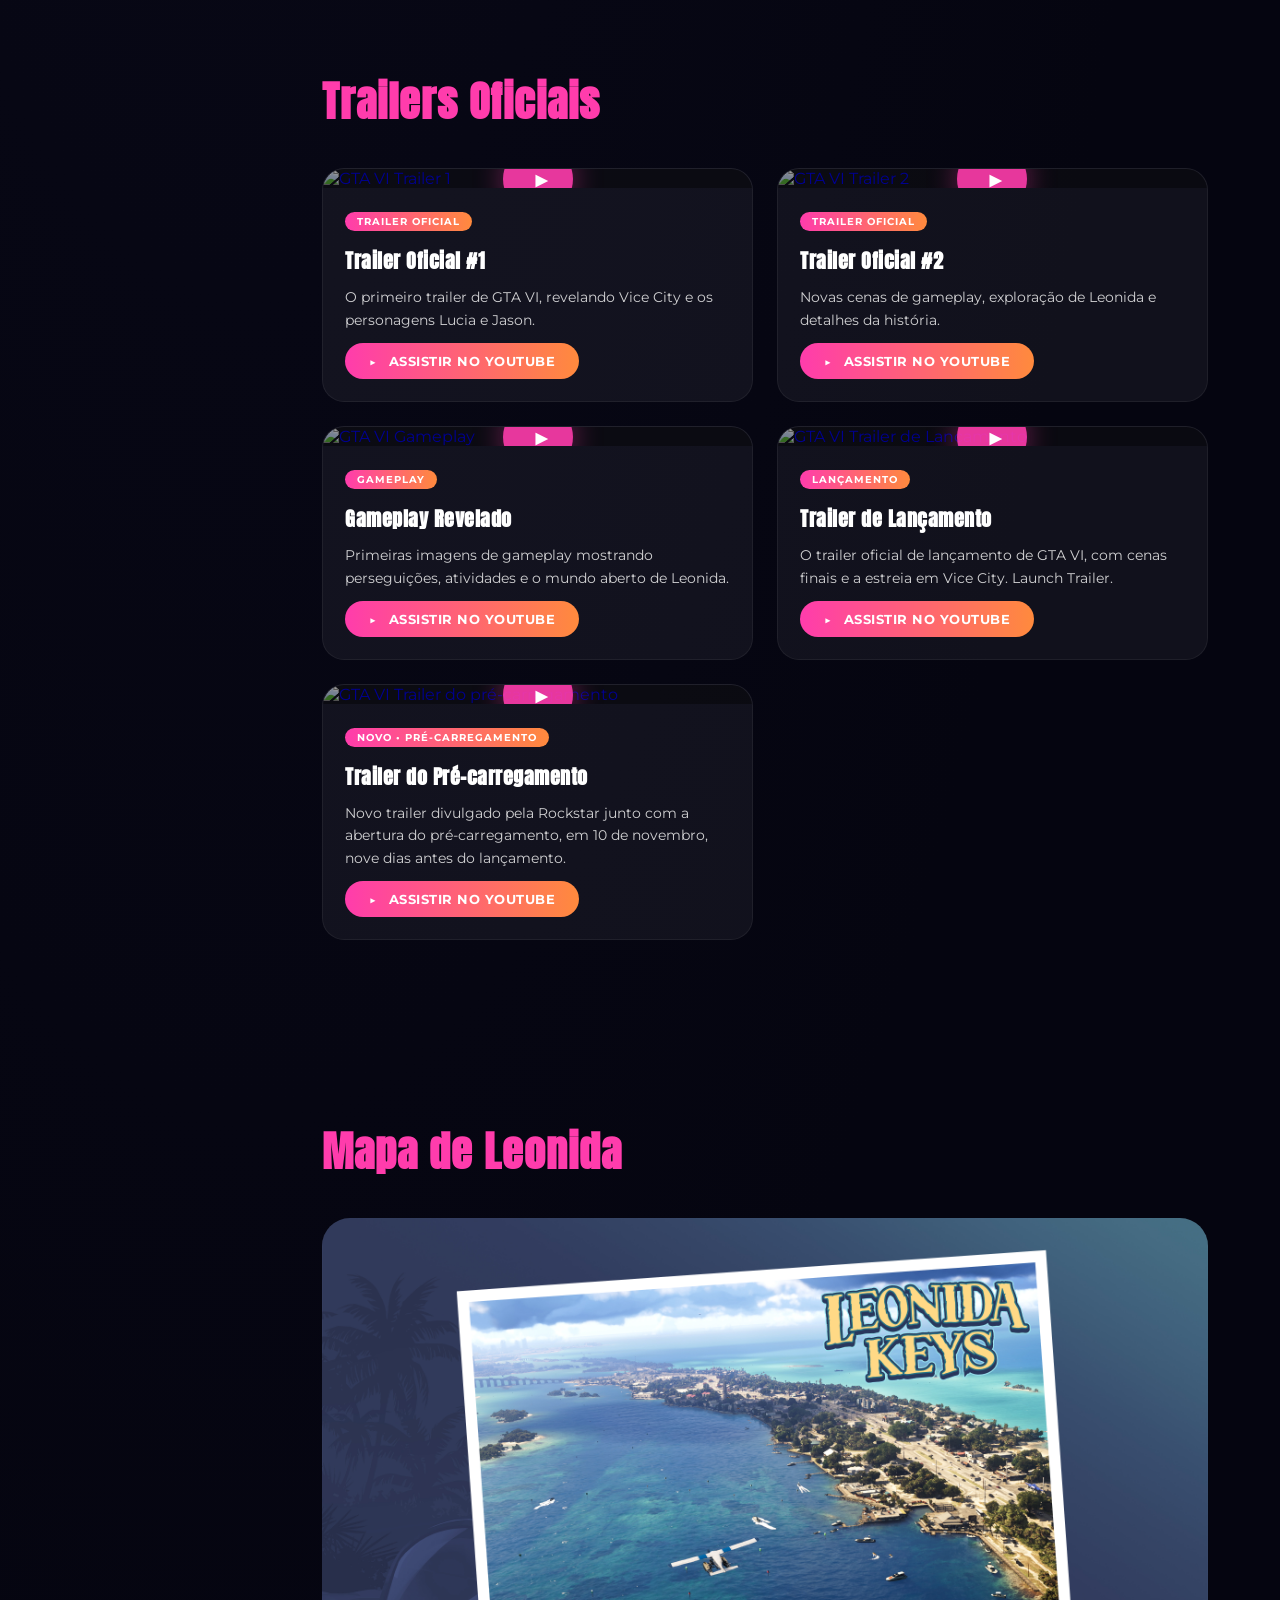
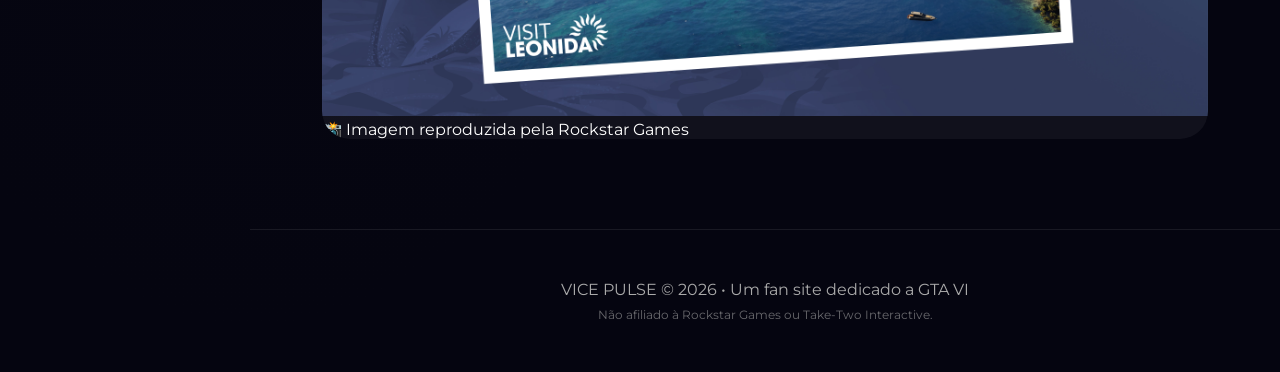
==== commit 3ee2b1e7: "Adicionei o Trailer de Pré-Carregamento" ====
--- a/index.html
+++ b/index.html
@@ -231,6 +231,22 @@
                 </div>
             </div>
 
+
+            <!-- TRAILER 5 - PRÉ-CARREGAMENTO -->
+            <div class="video-card video-thumb">
+                <a href="https://www.youtube.com/watch?v=sXCiA142w8Y" target="_blank" rel="noopener noreferrer" class="thumb-link">
+                    <img src="https://img.youtube.com/vi/sXCiA142w8Y/maxresdefault.jpg" alt="GTA VI Trailer do pré-carregamento" onerror="this.onerror=null;this.src='https://img.youtube.com/vi/sXCiA142w8Y/hqdefault.jpg'">
+                    <div class="play-overlay">
+                        <div class="play-btn">▶</div>
+                    </div>
+                </a>
+                <div class="content">
+                    <span class="tag">NOVO • PRÉ-CARREGAMENTO</span>
+                    <h3>Trailer do Pré-carregamento</h3>
+                    <p>Novo trailer divulgado pela Rockstar junto com a abertura do pré-carregamento, em 10 de novembro, nove dias antes do lançamento.</p>
+                    <a href="https://www.youtube.com/watch?v=sXCiA142w8Y" target="_blank" rel="noopener noreferrer" class="watch-btn">ASSISTIR NO YOUTUBE</a>
+                </div>
+            </div>
         </div>
     </section>
 
--- a/style.css
+++ b/style.css
@@ -289,11 +289,7 @@
 .card img {
     width: 100%;
     height: auto;
-    max-height: 350px;
-    object-fit: contain;
-    object-position: center;
     display: block;
-    background: #0a0a1a;
 }
 
 .tag {
@@ -637,18 +633,13 @@
     max-width: 550px;
     border-radius: 16px;
     overflow: hidden;
-    background: rgba(0, 0, 0, 0.2);
-    padding: 10px;
-    border: 2px solid rgba(255, 0, 255, 0.1);
+    line-height: 0;
 }
 
 .vice-intro-imagem img {
     width: 100%;
     height: auto;
-    max-height: 450px;
-    object-fit: contain;
     display: block;
-    border-radius: 8px;
 }
 
 .vice-game-imagem {
@@ -948,7 +939,6 @@
     object-fit: cover;
     border-radius: 20px;
     background: #0a0a1a;
-    border: 2px solid rgba(255, 0, 255, 0.2);
 }
 
 .diretor-info {
@@ -1471,10 +1461,6 @@
         font-size: 30px;
     }
 
-    .card img {
-        max-height: 250px;
-    }
-
     .vice-hero {
         min-height: 40vh;
         height: 40vh;
@@ -1499,11 +1485,6 @@
 
     .vice-intro-imagem {
         max-width: 100%;
-        padding: 8px;
-    }
-
-    .vice-intro-imagem img {
-        max-height: 350px;
     }
 
     .personagem-imagem img {
@@ -1655,10 +1636,6 @@
         font-size: 26px;
     }
 
-    .card img {
-        max-height: 200px;
-    }
-
     .vice-hero {
         min-height: 30vh;
         height: 30vh;
@@ -1686,14 +1663,6 @@
 
     .vice-texto {
         font-size: 14px;
-    }
-
-    .vice-intro-imagem {
-        padding: 5px;
-    }
-
-    .vice-intro-imagem img {
-        max-height: 250px;
     }
 
     .vice-btn {
@@ -2157,4 +2126,169 @@
         animation: none;
         opacity: 1;
     }
+}
+
+/* ============================================
+PÁGINA DE REVISTAS
+============================================ */
+
+.revistas-hero {
+    min-height: 50vh;
+    height: 50vh;
+    background:
+        linear-gradient(rgba(5, 5, 16, 0.4), rgba(5, 5, 16, 0.7)),
+        url("assets/bg.jpg") center/cover no-repeat;
+    display: flex;
+    justify-content: center;
+    align-items: center;
+    position: relative;
+}
+
+.revistas-hero .hero-content {
+    padding: 30px 40px;
+    width: min(600px, 90vw);
+    background: rgba(0, 0, 0, 0.3);
+    backdrop-filter: blur(12px);
+    border: 2px solid rgba(255, 0, 255, 0.3);
+    border-radius: 24px;
+    text-align: center;
+}
+
+.revistas-hero h1 {
+    font-size: clamp(40px, 6vw, 60px);
+    font-family: "Anton", sans-serif;
+    background: linear-gradient(90deg, #ff00ff, #ff0080);
+    background-clip: text;
+    -webkit-background-clip: text;
+    -webkit-text-fill-color: transparent;
+    letter-spacing: 2px;
+}
+
+.revistas-hero .subtitle {
+    font-size: 14px;
+    letter-spacing: 4px;
+    opacity: 0.6;
+    margin-top: 6px;
+    color: #ff00ff;
+}
+
+.revistas-section {
+    padding: 60px 7%;
+}
+
+.revistas-grid {
+    display: grid;
+    grid-template-columns: repeat(auto-fit, minmax(300px, 1fr));
+    align-items: start;
+    gap: 30px;
+    max-width: 1200px;
+    margin: 0 auto;
+}
+
+.revista-card {
+    background: rgba(255, 255, 255, 0.05);
+    border-radius: 24px;
+    overflow: hidden;
+    border: 1px solid rgba(255, 255, 255, 0.06);
+    backdrop-filter: blur(16px);
+    transition: 0.35s;
+    display: flex;
+    flex-direction: column;
+}
+
+.revista-card:hover {
+    transform: translateY(-8px);
+    box-shadow: 0 0 35px rgba(255, 60, 160, 0.35);
+}
+
+/* A capa ocupa o cartão de ponta a ponta, na proporção original (sem faixa preta) */
+.revista-capa {
+    line-height: 0;
+    background: none;
+}
+
+.revista-capa img {
+    width: 100%;
+    height: auto;
+    display: block;
+    cursor: zoom-in;
+}
+
+.revista-info {
+    padding: 22px;
+    display: flex;
+    flex-direction: column;
+    flex: 1;
+}
+
+.revista-info h3 {
+    font-family: "Anton", sans-serif;
+    font-size: 26px;
+    margin: 6px 0 10px;
+    color: #fff;
+}
+
+.revista-resumo {
+    font-size: 14px;
+    line-height: 1.7;
+    opacity: 0.85;
+    margin-bottom: 12px;
+}
+
+.revista-info .noticia-lista {
+    margin-bottom: 18px;
+    flex: 1;
+}
+
+.revista-link {
+    align-self: flex-start;
+    display: inline-block;
+    padding: 10px 24px;
+    border-radius: 999px;
+    background: linear-gradient(90deg, var(--pink), var(--orange));
+    color: #fff;
+    font-weight: 700;
+    font-size: 13px;
+    text-decoration: none;
+    letter-spacing: 0.5px;
+    transition: 0.3s;
+}
+
+.revista-link:hover {
+    transform: translateY(-3px) scale(1.04);
+    box-shadow: 0 0 25px rgba(255, 60, 160, 0.45);
+}
+
+@media (max-width: 768px) {
+    .revistas-hero {
+        min-height: 40vh;
+        height: 40vh;
+    }
+
+}
+
+@media (max-width: 480px) {
+    .revistas-hero {
+        min-height: 30vh;
+        height: 30vh;
+    }
+
+    .revistas-hero h1 {
+        font-size: 32px;
+    }
+
+}
+
+/* Todas as fotos do site que abrem grandes ao clicar */
+.card img,
+.personagem-imagem img,
+.character-card img,
+.galeria-grid img,
+.vice-intro-imagem img,
+.vice-game-imagem img,
+.map-card img,
+.diretor-imagem img,
+.timeline-capa img,
+.revista-capa img {
+    cursor: zoom-in;
 }
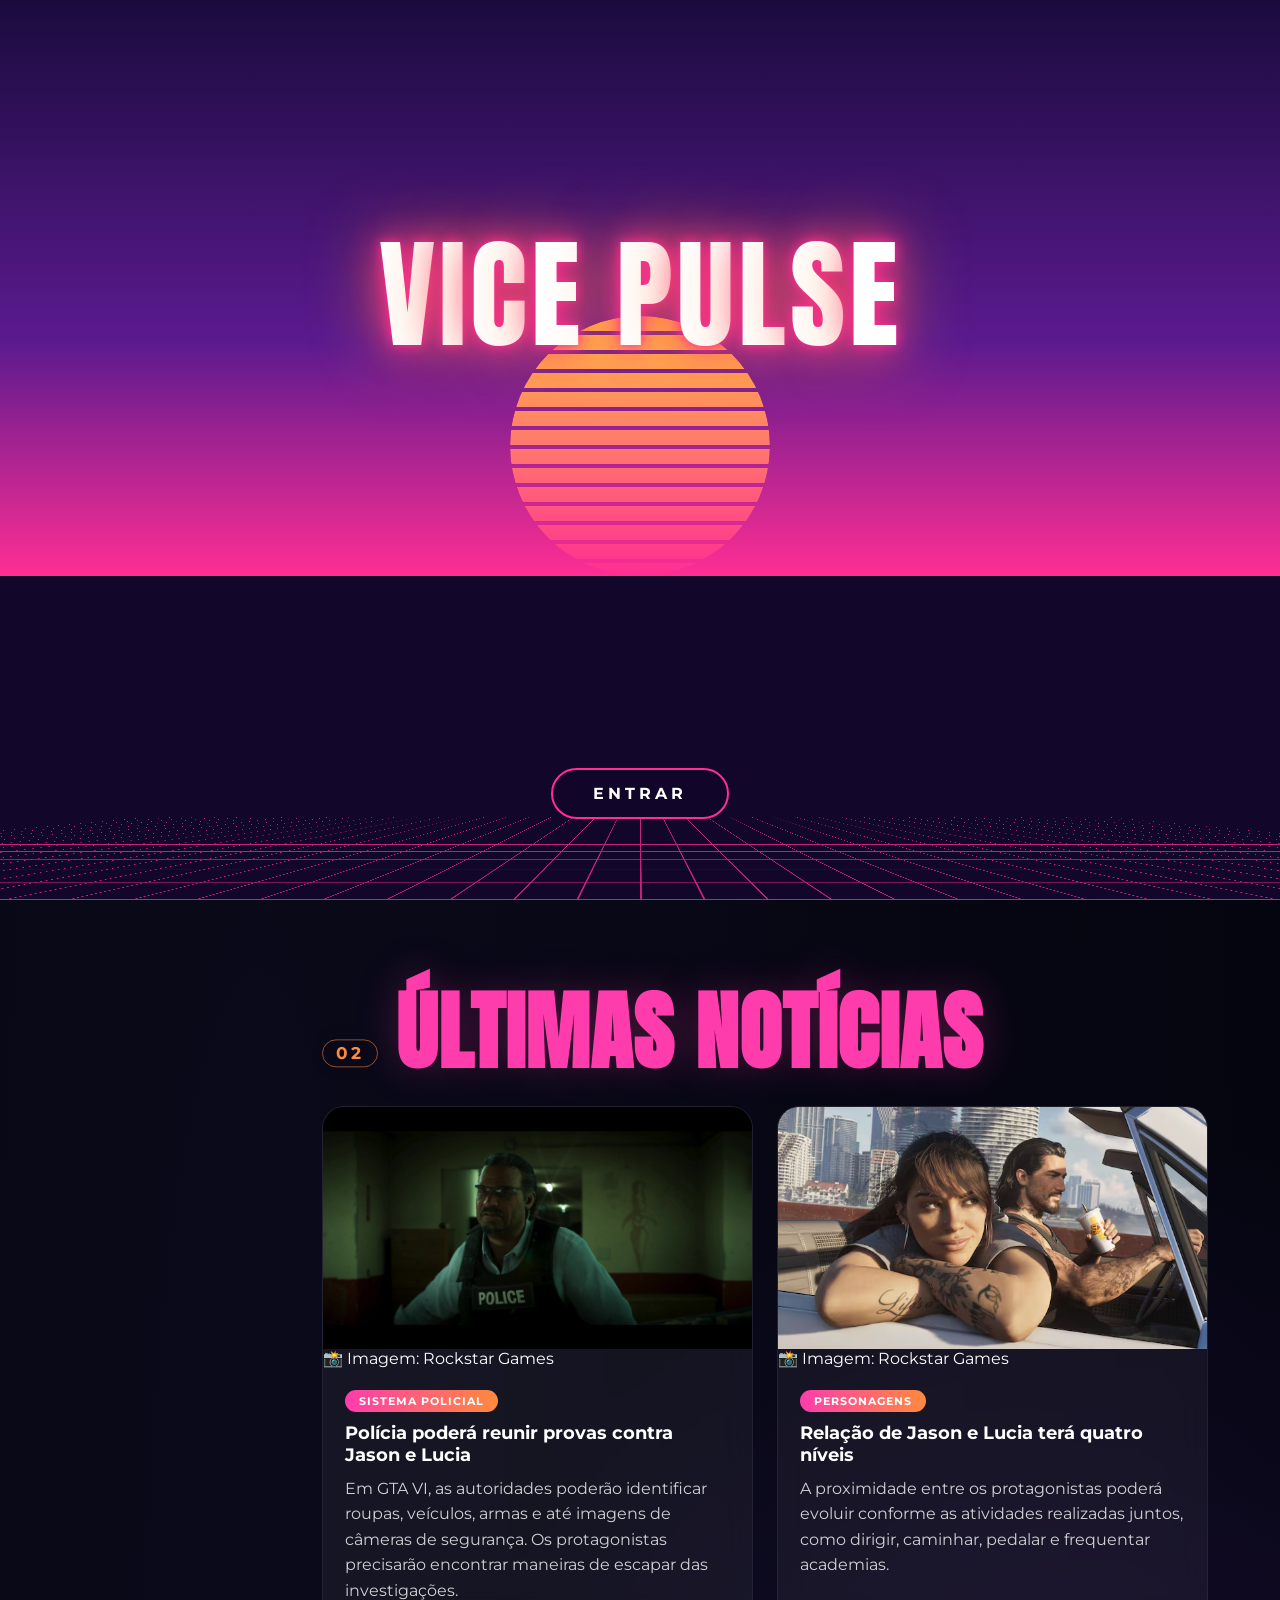
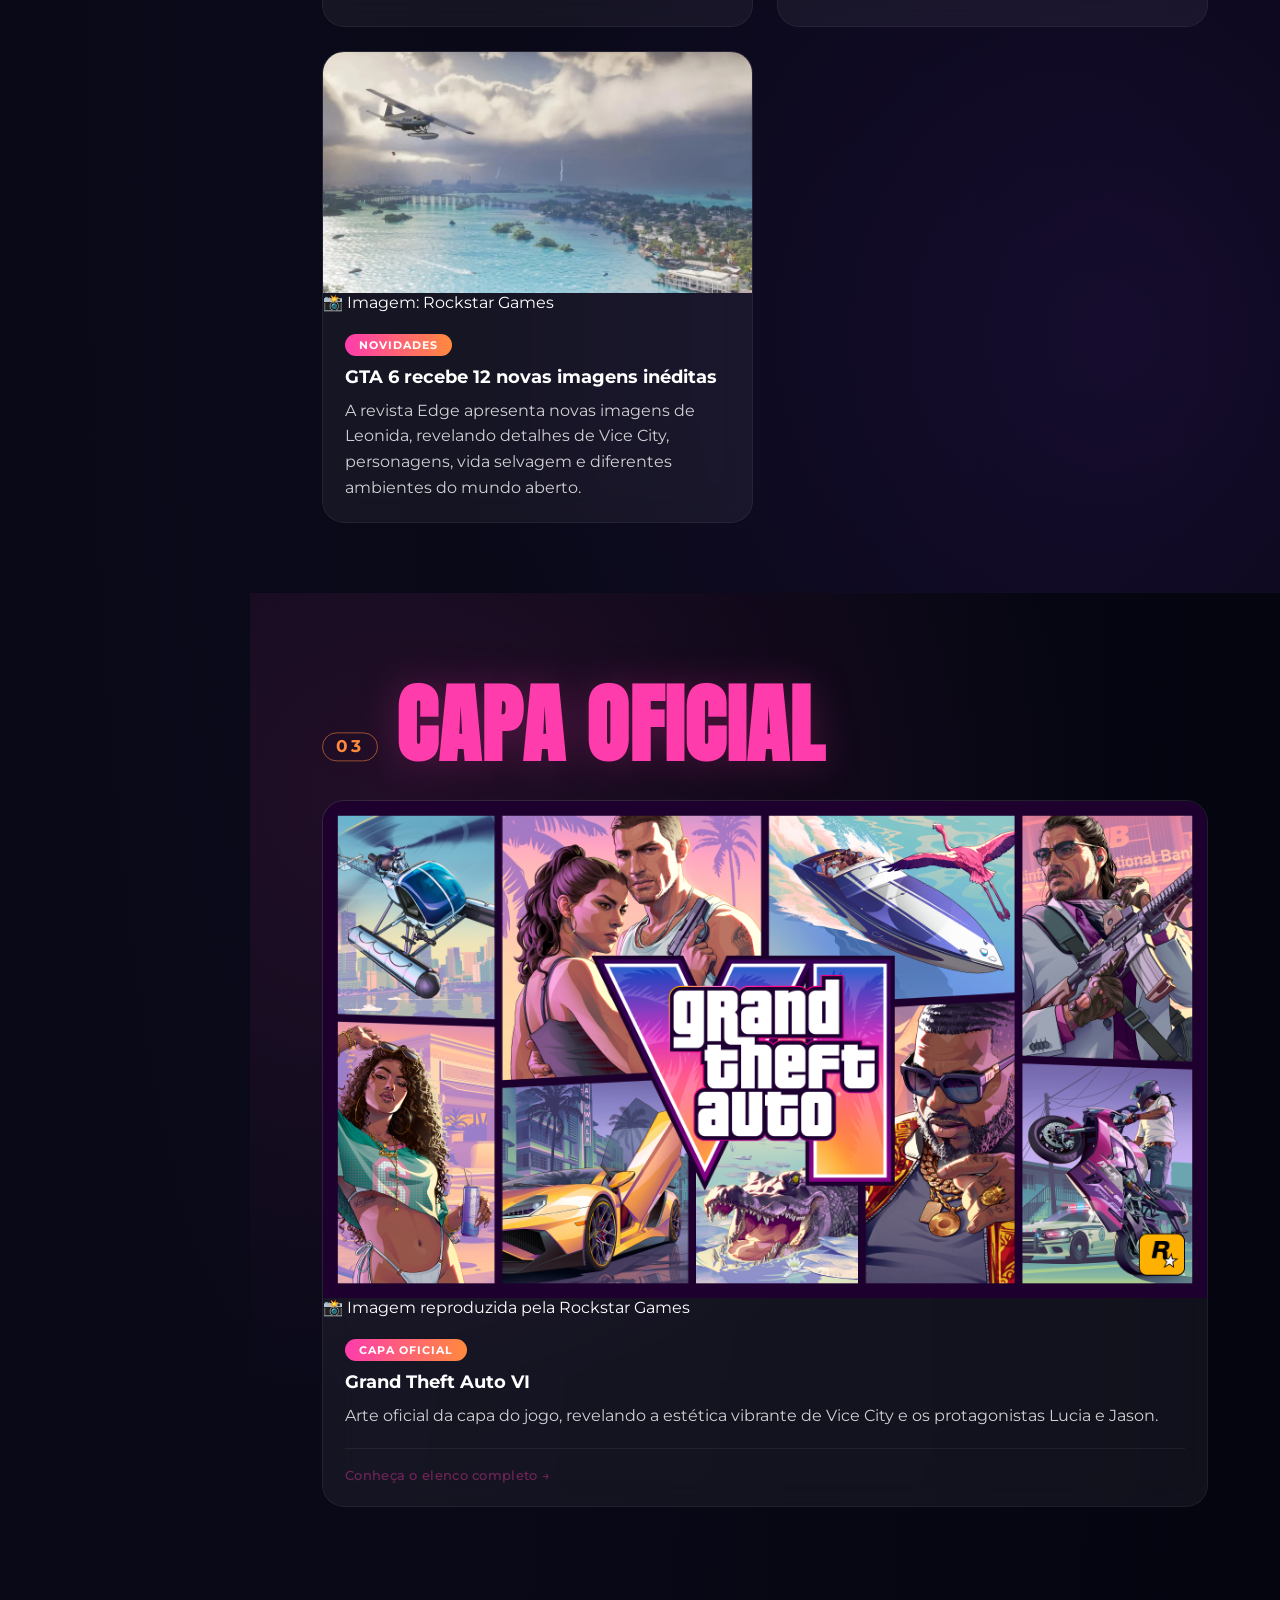
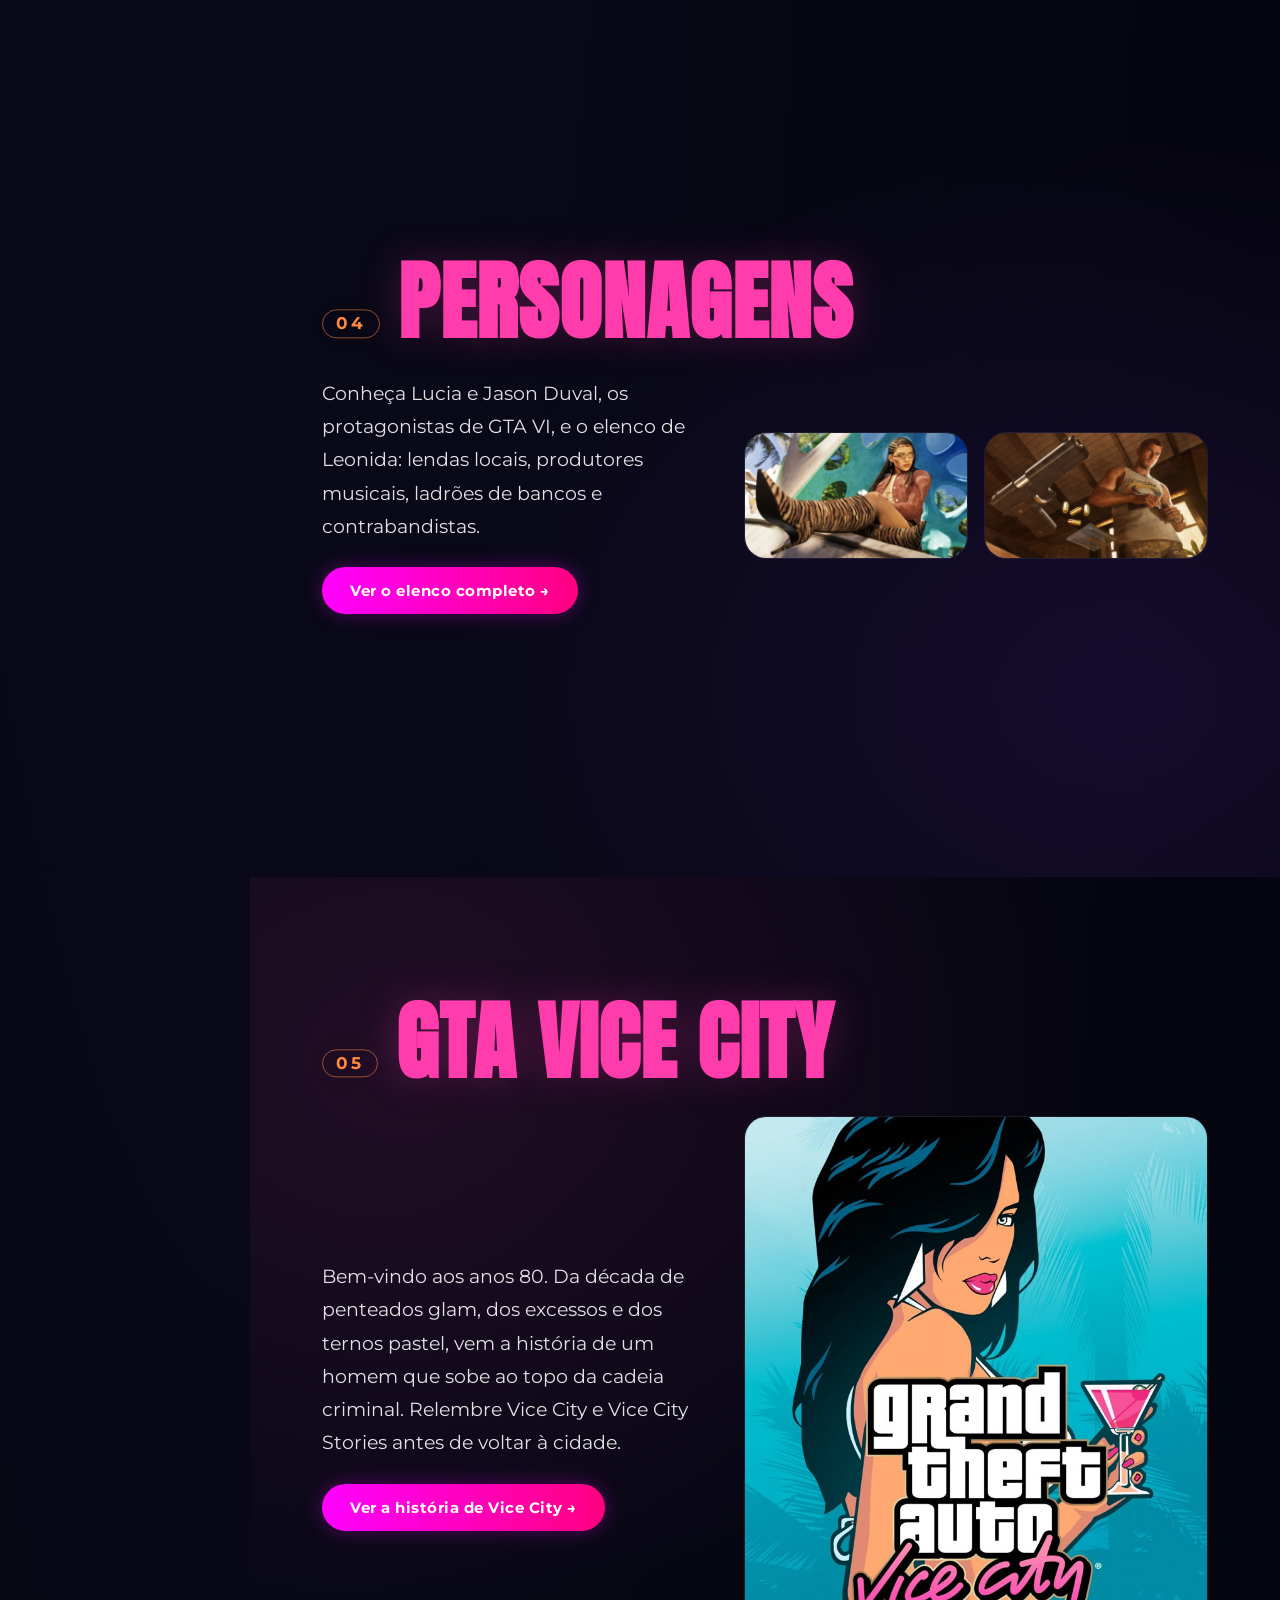
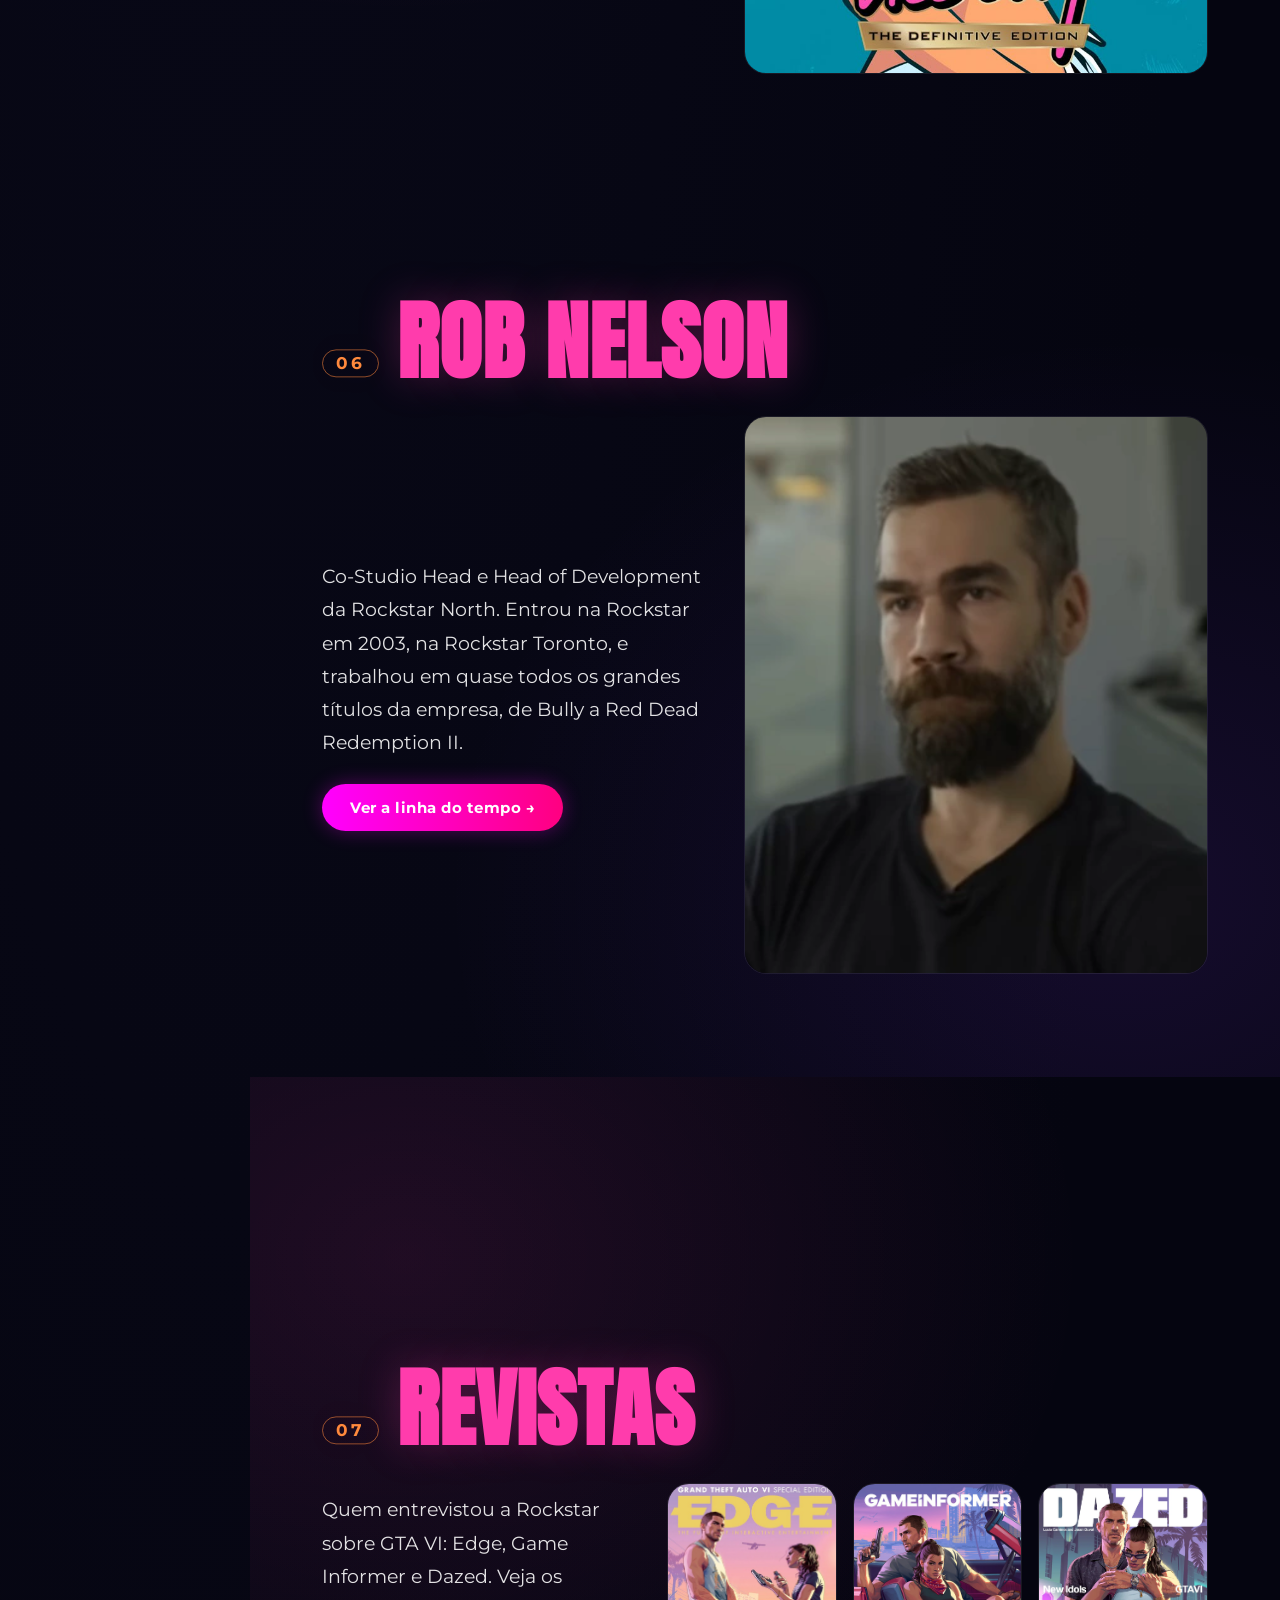
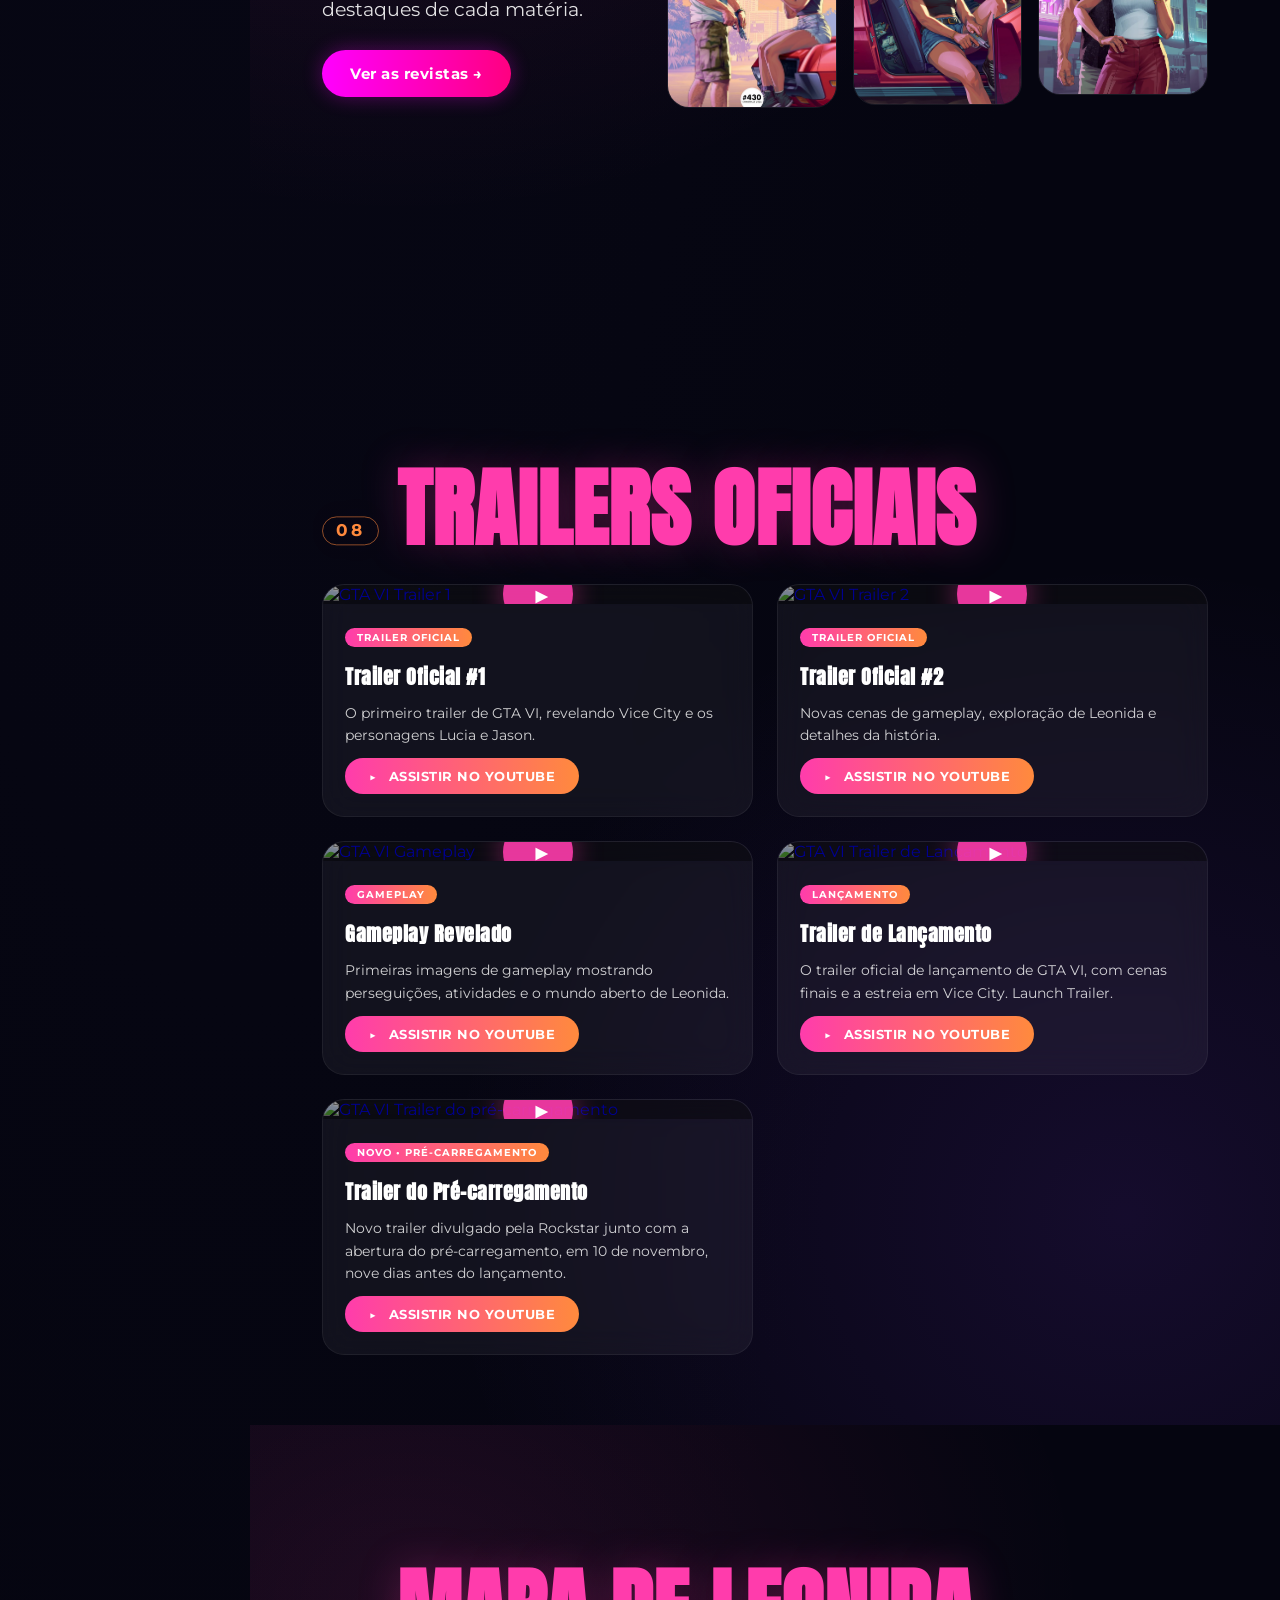
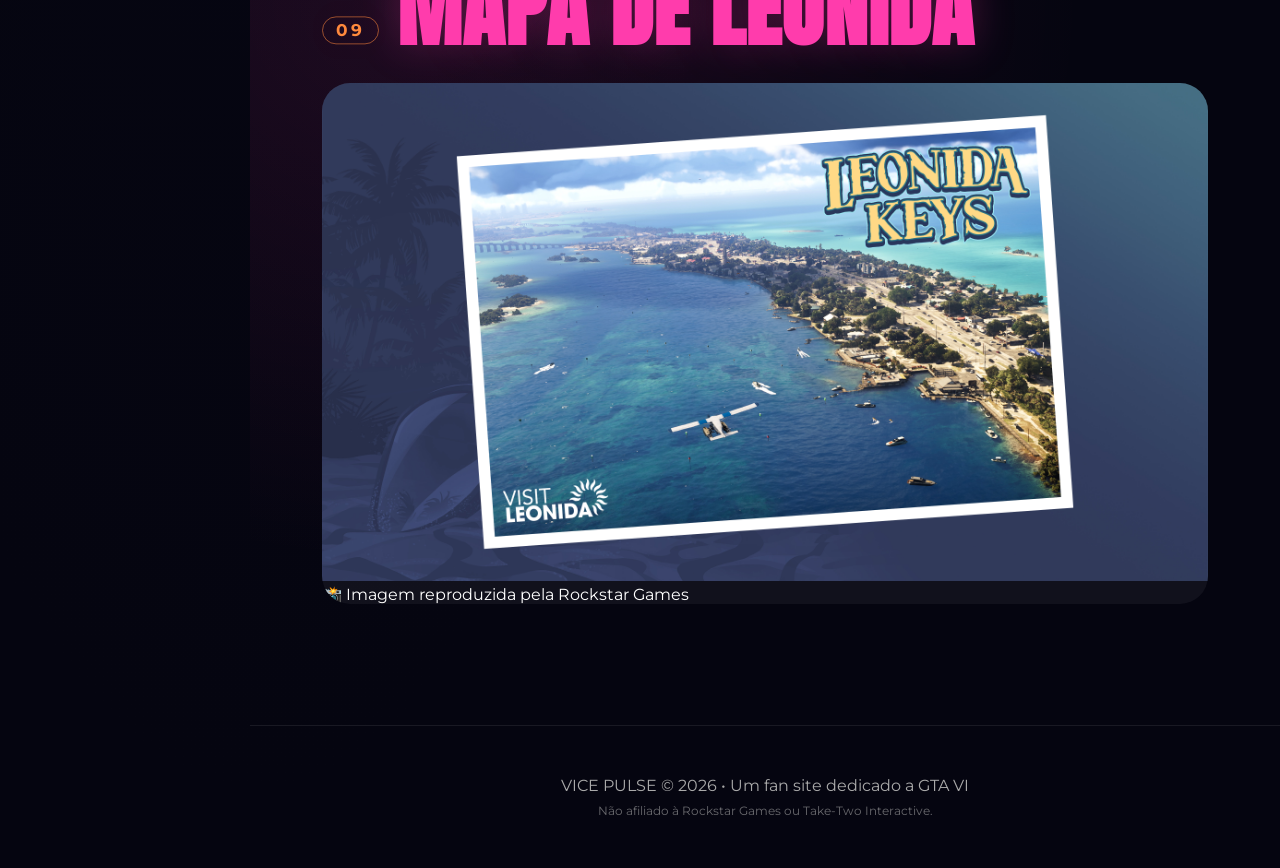
==== commit 3b73aa5e: "Adicionei notícia do sistema de clima de GTA VI" ====
--- a/index.html
+++ b/index.html
@@ -63,7 +63,7 @@
     </header>
 
     <!-- HERO / COUNTDOWN -->
-    <section class="hero">
+    <section class="hero" data-titulo="Início">
         <div class="overlay"></div>
         <div class="hero-content">
             <h1>GTA VI</h1>
@@ -88,15 +88,16 @@
             </div>
             <p class="release">LANÇAMENTO • 19 DE NOVEMBRO DE 2026</p>
         </div>
+        <a href="#news" class="rolar" aria-label="Rolar para as notícias">ROLE ↓</a>
     </section>
 
     <!-- ============================================
     NOTÍCIAS
     ============================================ -->
 
-    <section id="news" class="section">
+    <section id="news" class="section capitulo" data-titulo="Notícias">
         <h2>Últimas Notícias</h2>
-        <div class="cards">
+        <div class="cards rv">
 
             <!-- NOTÍCIA 1 -->
             <article class="card">
@@ -138,9 +139,9 @@
     CAPA OFICIAL + LINK PERSONAGENS EMBAIXO
     ============================================ -->
 
-    <section id="capa" class="section capa-section">
+    <section id="capa" class="section capa-section capitulo" data-titulo="Capa oficial">
         <h2>Capa Oficial</h2>
-        <div class="cards">
+        <div class="cards rv">
             <div class="card">
                 <img src="assets/capa-oficial-gta6.jpg" alt="Capa oficial de GTA VI" loading="lazy">
                 <p class="credito-imagem">📸 Imagem reproduzida pela Rockstar Games</p>
@@ -158,14 +159,86 @@
         </div>
     </section>
 
+
+    <!-- ============================================
+    PERSONAGENS (resumo do que tem na página de personagens)
+    ============================================ -->
+
+    <section id="personagens" class="section capitulo" data-titulo="Personagens">
+        <h2>Personagens</h2>
+        <div class="portal">
+            <div class="portal-texto rv">
+                <p>Conheça Lucia e Jason Duval, os protagonistas de GTA VI, e o elenco de Leonida: lendas locais, produtores musicais, ladrões de bancos e contrabandistas.</p>
+                <a href="personagens.html" class="vice-btn">Ver o elenco completo →</a>
+            </div>
+            <div class="portal-imgs duplo rv">
+                <a href="personagens.html"><img src="assets/lucia.jpg" alt="Lucia - GTA VI" loading="lazy"></a>
+                <a href="personagens.html"><img src="assets/jason.jpg" alt="Jason - GTA VI" loading="lazy"></a>
+            </div>
+        </div>
+    </section>
+
+    <!-- ============================================
+    GTA VICE CITY
+    ============================================ -->
+
+    <section id="vice-city" class="section capitulo" data-titulo="Vice City">
+        <h2>GTA Vice City</h2>
+        <div class="portal">
+            <div class="portal-texto rv">
+                <p>Bem-vindo aos anos 80. Da década de penteados glam, dos excessos e dos ternos pastel, vem a história de um homem que sobe ao topo da cadeia criminal. Relembre Vice City e Vice City Stories antes de voltar à cidade.</p>
+                <a href="vice-city.html" class="vice-btn">Ver a história de Vice City →</a>
+            </div>
+            <div class="portal-imgs rv">
+                <a href="vice-city.html"><img src="assets/vice.jpg" alt="GTA Vice City - Capa Clássica" loading="lazy"></a>
+            </div>
+        </div>
+    </section>
+
+    <!-- ============================================
+    DIRETOR
+    ============================================ -->
+
+    <section id="diretor" class="section capitulo" data-titulo="Diretor">
+        <h2>Rob Nelson</h2>
+        <div class="portal">
+            <div class="portal-texto rv">
+                <p>Co-Studio Head e Head of Development da Rockstar North. Entrou na Rockstar em 2003, na Rockstar Toronto, e trabalhou em quase todos os grandes títulos da empresa, de Bully a Red Dead Redemption II.</p>
+                <a href="diretor.html" class="vice-btn">Ver a linha do tempo →</a>
+            </div>
+            <div class="portal-imgs rv">
+                <a href="diretor.html"><img src="assets/rob-nelson.webp" alt="Rob Nelson - Diretor de GTA VI" loading="lazy"></a>
+            </div>
+        </div>
+    </section>
+
+    <!-- ============================================
+    REVISTAS
+    ============================================ -->
+
+    <section id="revistas" class="section capitulo" data-titulo="Revistas">
+        <h2>Revistas</h2>
+        <div class="portal portal-largo">
+            <div class="portal-texto rv">
+                <p>Quem entrevistou a Rockstar sobre GTA VI: Edge, Game Informer e Dazed. Veja os destaques de cada matéria.</p>
+                <a href="revistas.html" class="vice-btn">Ver as revistas →</a>
+            </div>
+            <div class="portal-imgs triplo rv">
+                <a href="revistas.html"><img src="assets/capa-edge.jpeg" alt="Capa da revista Edge, edição 430" loading="lazy"></a>
+                <a href="revistas.html"><img src="assets/capa-game-informer.jpg" alt="Capa da revista Game Informer, edição 382" loading="lazy"></a>
+                <a href="revistas.html"><img src="assets/capa-dazed.webp" alt="Capa da revista Dazed, edição de outono de 2026" loading="lazy"></a>
+            </div>
+        </div>
+    </section>
+
     <!-- ============================================
     TRAILERS
     (cada card usa o MESMO link na imagem e no botão)
     ============================================ -->
 
-    <section id="trailers" class="section">
+    <section id="trailers" class="section capitulo" data-titulo="Trailers">
         <h2>Trailers Oficiais</h2>
-        <div class="video-grid">
+        <div class="video-grid rv">
 
             <!-- TRAILER 1 -->
             <div class="video-card video-thumb">
@@ -254,9 +327,9 @@
     MAPA
     ============================================ -->
 
-    <section id="map" class="section">
+    <section id="map" class="section capitulo" data-titulo="Mapa">
         <h2>Mapa de Leonida</h2>
-        <div class="map-card">
+        <div class="map-card rv">
             <img src="assets/mapa-leonida.jpg" alt="Mapa de Leonida - GTA VI" loading="lazy">
             <p class="credito-imagem">📸 Imagem reproduzida pela Rockstar Games</p>
         </div>
--- a/style.css
+++ b/style.css
@@ -1337,7 +1337,8 @@
     align-items: center;
     gap: 6px;
 }
-
+.noticia-card .tag[data-categoria="CLIMA"] { background: linear-gradient(90deg, #1a3754, #0984e3);
+ }
 .noticia-fonte-final::before {
     content: '📰';
     font-size: 14px;
@@ -2291,4 +2292,222 @@
 .timeline-capa img,
 .revista-capa img {
     cursor: zoom-in;
+}
+
+/* ============================================
+CAPÍTULOS (página inicial em tela cheia)
+As cores e as imagens do site continuam as mesmas.
+============================================ */
+
+html {
+    scroll-snap-type: y proximity;
+}
+
+body {
+    counter-reset: cap 1;
+}
+
+.hero,
+.section.capitulo {
+    scroll-snap-align: start;
+}
+
+.hero {
+    position: relative;
+}
+
+.section.capitulo {
+    position: relative;
+    min-height: 100vh;
+    min-height: 100svh;
+    display: flex;
+    flex-direction: column;
+    justify-content: center;
+    padding: 90px 7% 70px;
+    opacity: 1;
+    transform: none;
+    animation: none;
+}
+
+/* título gigante com o número do capítulo */
+.section.capitulo > h2 {
+    display: flex;
+    align-items: baseline;
+    flex-wrap: wrap;
+    gap: 6px 18px;
+    font-size: clamp(2.6rem, 7vw, 5.4rem);
+    line-height: 0.95;
+    text-transform: uppercase;
+    margin-bottom: 30px;
+    text-shadow: 0 0 40px rgba(255, 60, 172, 0.25);
+}
+
+.section.capitulo > h2::before {
+    counter-increment: cap;
+    content: "0" counter(cap);
+    font-family: "Montserrat", sans-serif;
+    font-size: 0.2em;
+    font-weight: 700;
+    letter-spacing: 3px;
+    color: var(--orange);
+    border: 1px solid rgba(255, 138, 61, 0.55);
+    border-radius: 999px;
+    padding: 5px 13px;
+    transform: translateY(-0.5em);
+}
+
+/* brilho suave atrás de cada capítulo, nas cores do site */
+.section.capitulo::before {
+    content: "";
+    position: absolute;
+    inset: 0;
+    z-index: -1;
+    pointer-events: none;
+    background: radial-gradient(ellipse at 15% 20%, rgba(255, 60, 172, 0.1), transparent 55%);
+}
+
+.section.capitulo:nth-of-type(even)::before {
+    background: radial-gradient(ellipse at 85% 80%, rgba(138, 63, 252, 0.12), transparent 55%);
+}
+
+/* chamada para rolar, no fim da tela inicial */
+.rolar {
+    position: absolute;
+    bottom: 26px;
+    left: 50%;
+    transform: translateX(-50%);
+    z-index: 3;
+    color: #fff;
+    text-decoration: none;
+    font-size: 12px;
+    font-weight: 700;
+    letter-spacing: 4px;
+    opacity: 0.8;
+    animation: rolarPulo 1.8s ease-in-out infinite;
+}
+
+@keyframes rolarPulo {
+    50% { transform: translate(-50%, 8px); opacity: 1; }
+}
+
+/* cartões que levam para as outras páginas */
+.portal {
+    display: grid;
+    grid-template-columns: 1fr 1.2fr;
+    gap: 36px;
+    align-items: center;
+}
+
+.portal-largo {
+    grid-template-columns: 0.8fr 1.4fr;
+}
+
+.portal-texto p {
+    font-size: clamp(15px, 1.8vw, 19px);
+    line-height: 1.75;
+    opacity: 0.88;
+    max-width: 500px;
+    margin-bottom: 24px;
+}
+
+.portal-imgs {
+    display: grid;
+    gap: 16px;
+}
+
+.portal-imgs.duplo { grid-template-columns: 1fr 1fr; }
+.portal-imgs.triplo { grid-template-columns: repeat(3, 1fr); }
+
+.portal-imgs img {
+    width: 100%;
+    max-height: 62vh;
+    object-fit: cover;
+    display: block;
+    border-radius: 22px;
+    border: 1px solid rgba(255, 255, 255, 0.08);
+    transition: transform 0.35s, box-shadow 0.35s;
+}
+
+.portal-imgs a:hover img {
+    transform: translateY(-6px);
+    box-shadow: 0 0 40px rgba(255, 60, 160, 0.35);
+}
+
+@media (max-width: 860px) {
+    .portal,
+    .portal-largo { grid-template-columns: 1fr; gap: 22px; }
+    .portal-imgs img { max-height: 46vh; }
+}
+
+/* entrada suave dos blocos (só liga quando o JavaScript estiver ativo) */
+html.cap-anim .section.capitulo > h2,
+html.cap-anim .rv {
+    opacity: 0;
+    transform: translateY(28px);
+    transition: opacity 0.7s ease, transform 0.7s ease;
+}
+
+html.cap-anim .capitulo.visivel > h2,
+html.cap-anim .capitulo.visivel .rv {
+    opacity: 1;
+    transform: none;
+}
+
+html.cap-anim .capitulo.visivel .rv { transition-delay: 0.12s; }
+
+/* pontinhos de navegação na lateral direita */
+.cap-rail {
+    position: fixed;
+    right: 14px;
+    top: 50%;
+    transform: translateY(-50%);
+    z-index: 900;
+    display: flex;
+    flex-direction: column;
+    gap: 12px;
+}
+
+.cap-rail button {
+    position: relative;
+    width: 12px;
+    height: 12px;
+    padding: 0;
+    border-radius: 50%;
+    border: 2px solid rgba(255, 255, 255, 0.85);
+    background: transparent;
+    cursor: pointer;
+    transition: 0.3s;
+}
+
+.cap-rail button.on {
+    background: var(--pink);
+    border-color: var(--pink);
+    transform: scale(1.4);
+    box-shadow: 0 0 12px var(--pink);
+}
+
+.cap-rail button:hover::after {
+    content: attr(aria-label);
+    position: absolute;
+    right: 22px;
+    top: 50%;
+    transform: translateY(-50%);
+    background: #000;
+    color: #fff;
+    font-size: 11px;
+    padding: 4px 10px;
+    border-radius: 8px;
+    white-space: nowrap;
+}
+
+@media (max-width: 900px) {
+    .section.capitulo { padding: 84px 5% 50px; }
+    .cap-rail { right: 8px; gap: 10px; }
+}
+
+@media (prefers-reduced-motion: reduce) {
+    html { scroll-snap-type: none; }
+    .rolar { animation: none; }
+    html.cap-anim .section.capitulo > h2,
+    html.cap-anim .rv { opacity: 1; transform: none; transition: none; }
 }
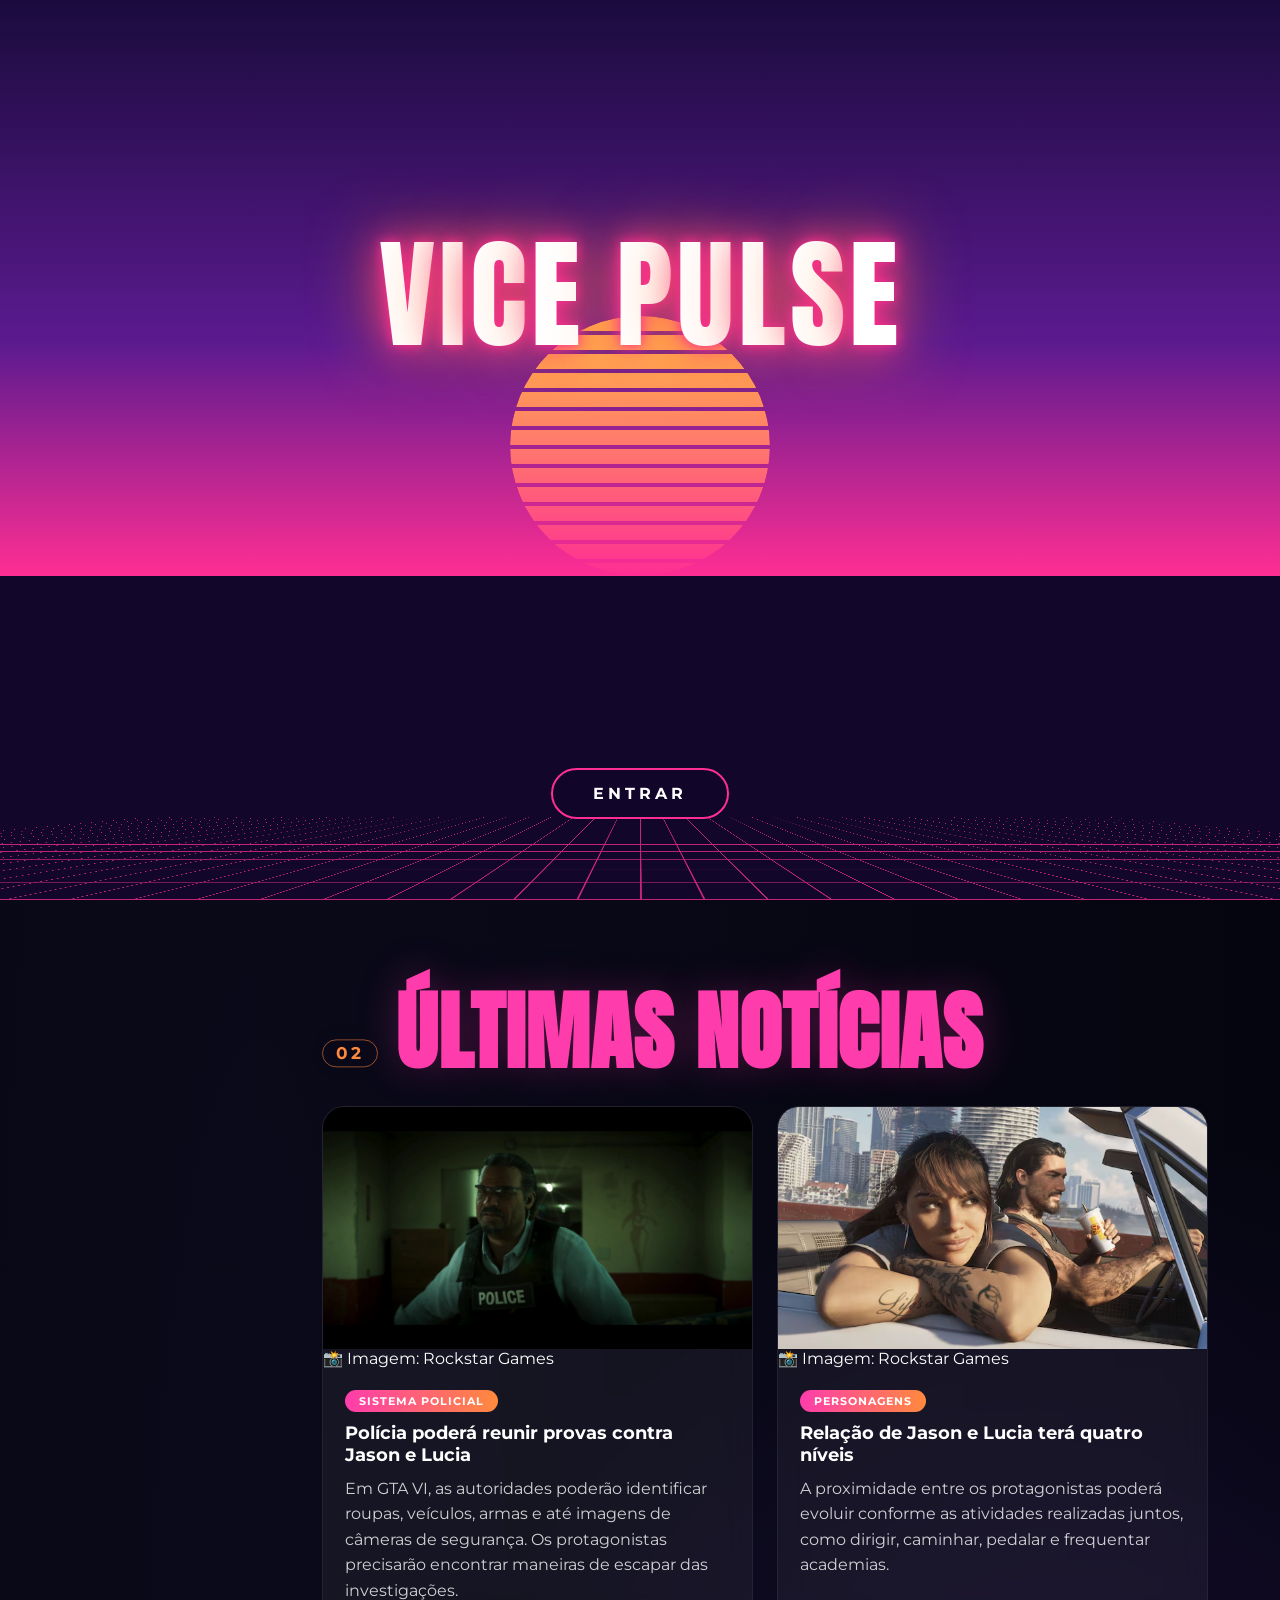
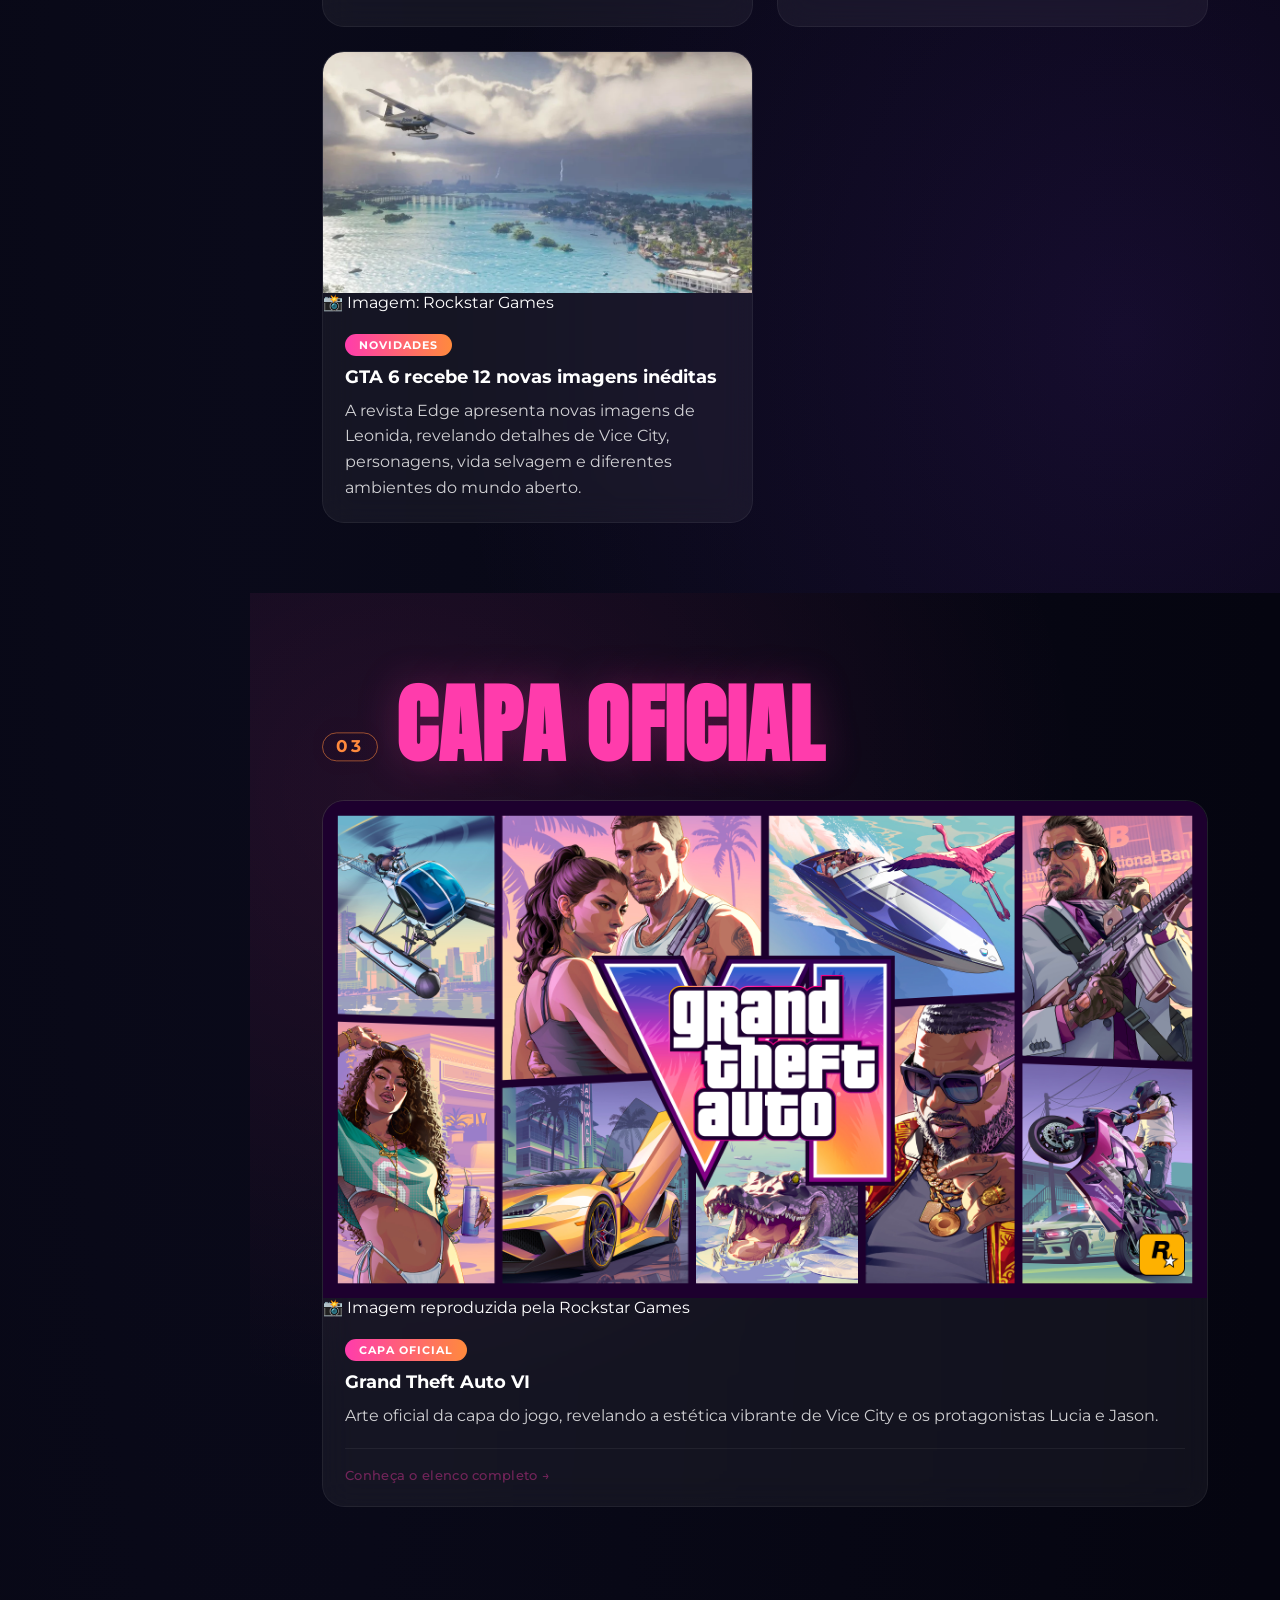
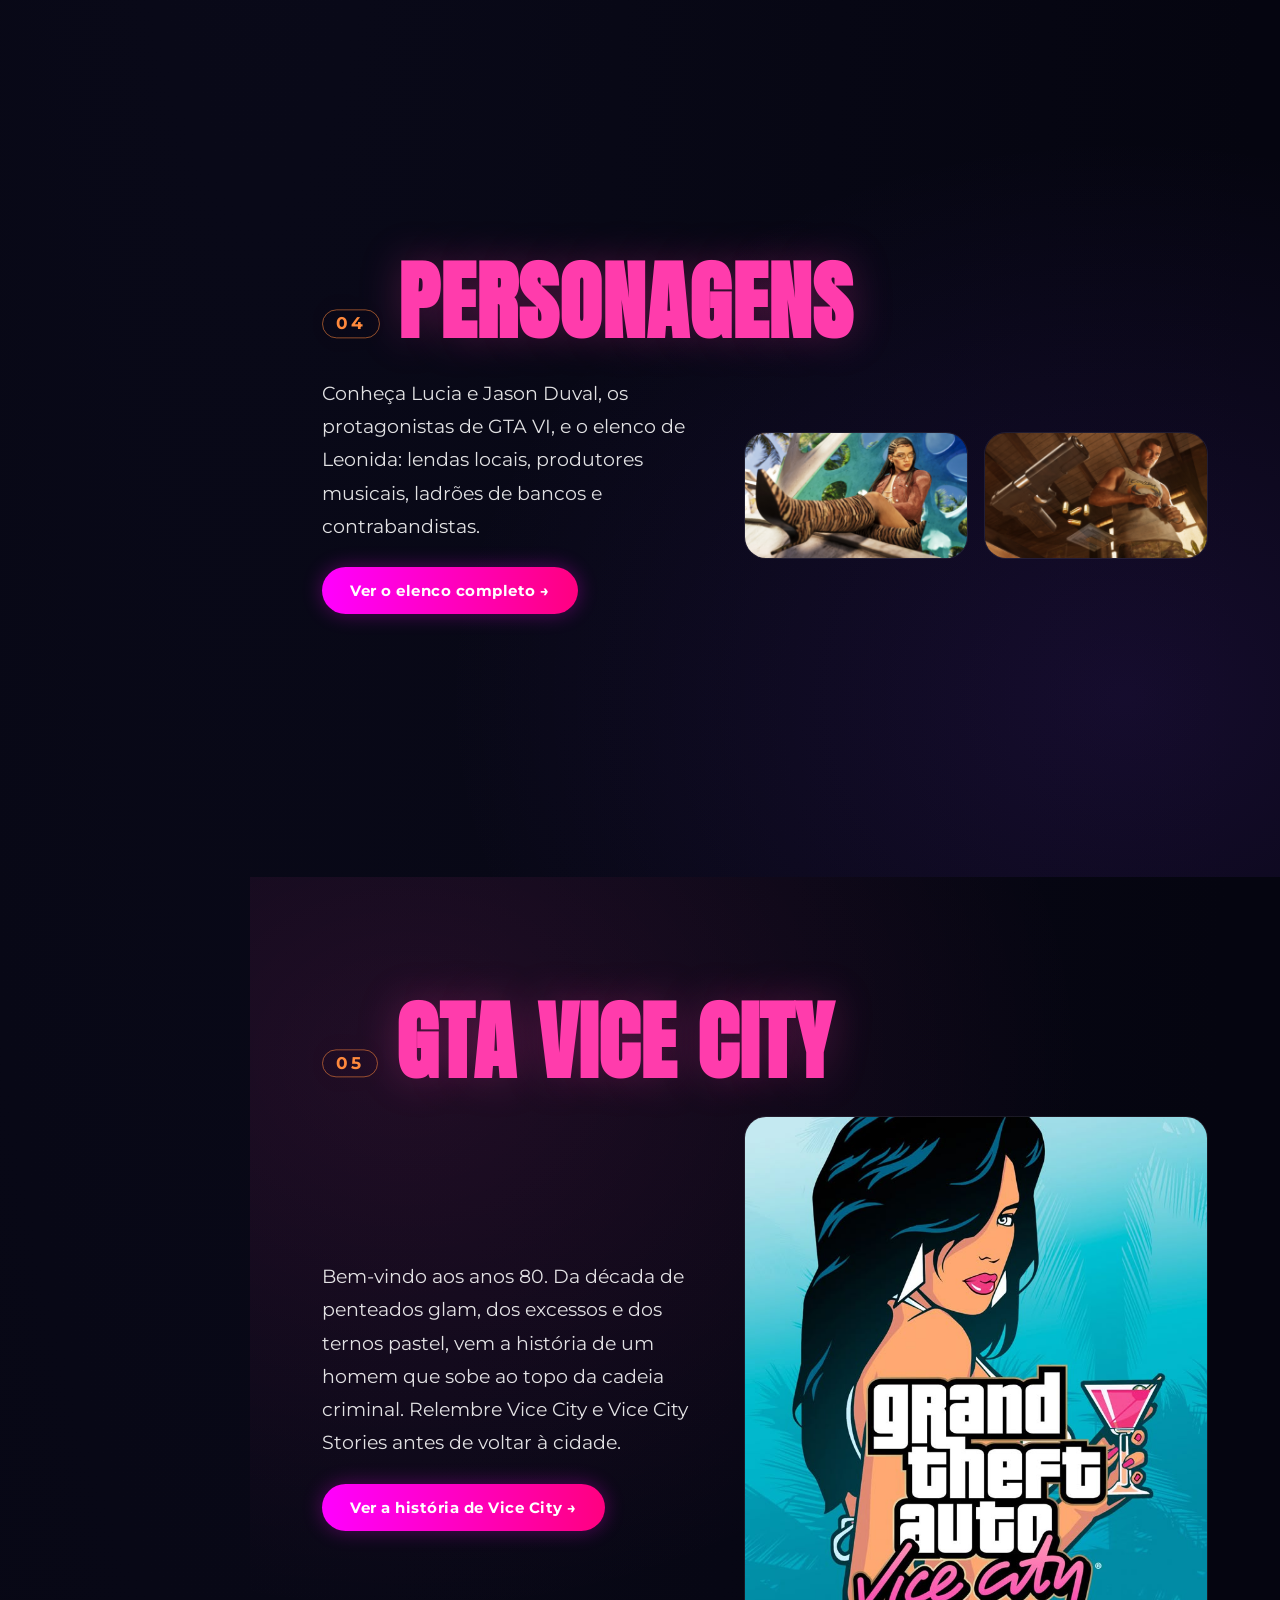
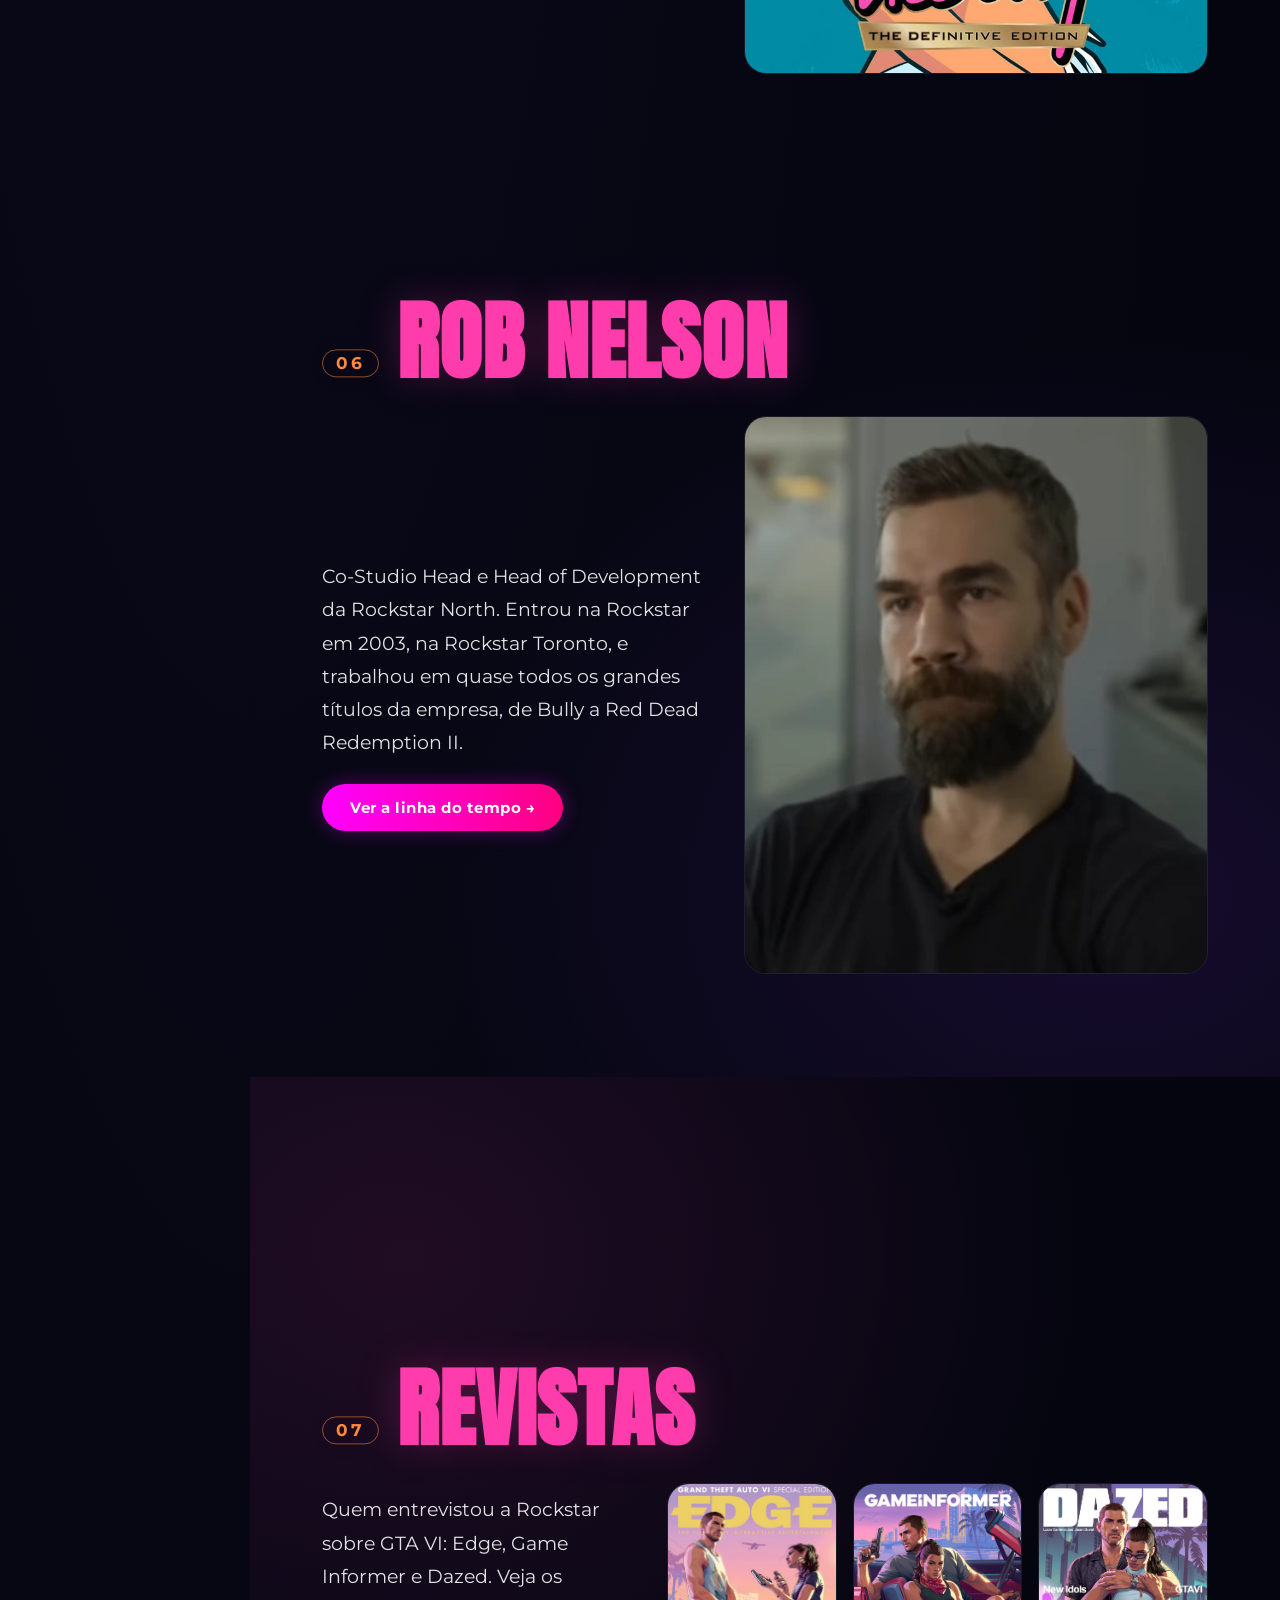
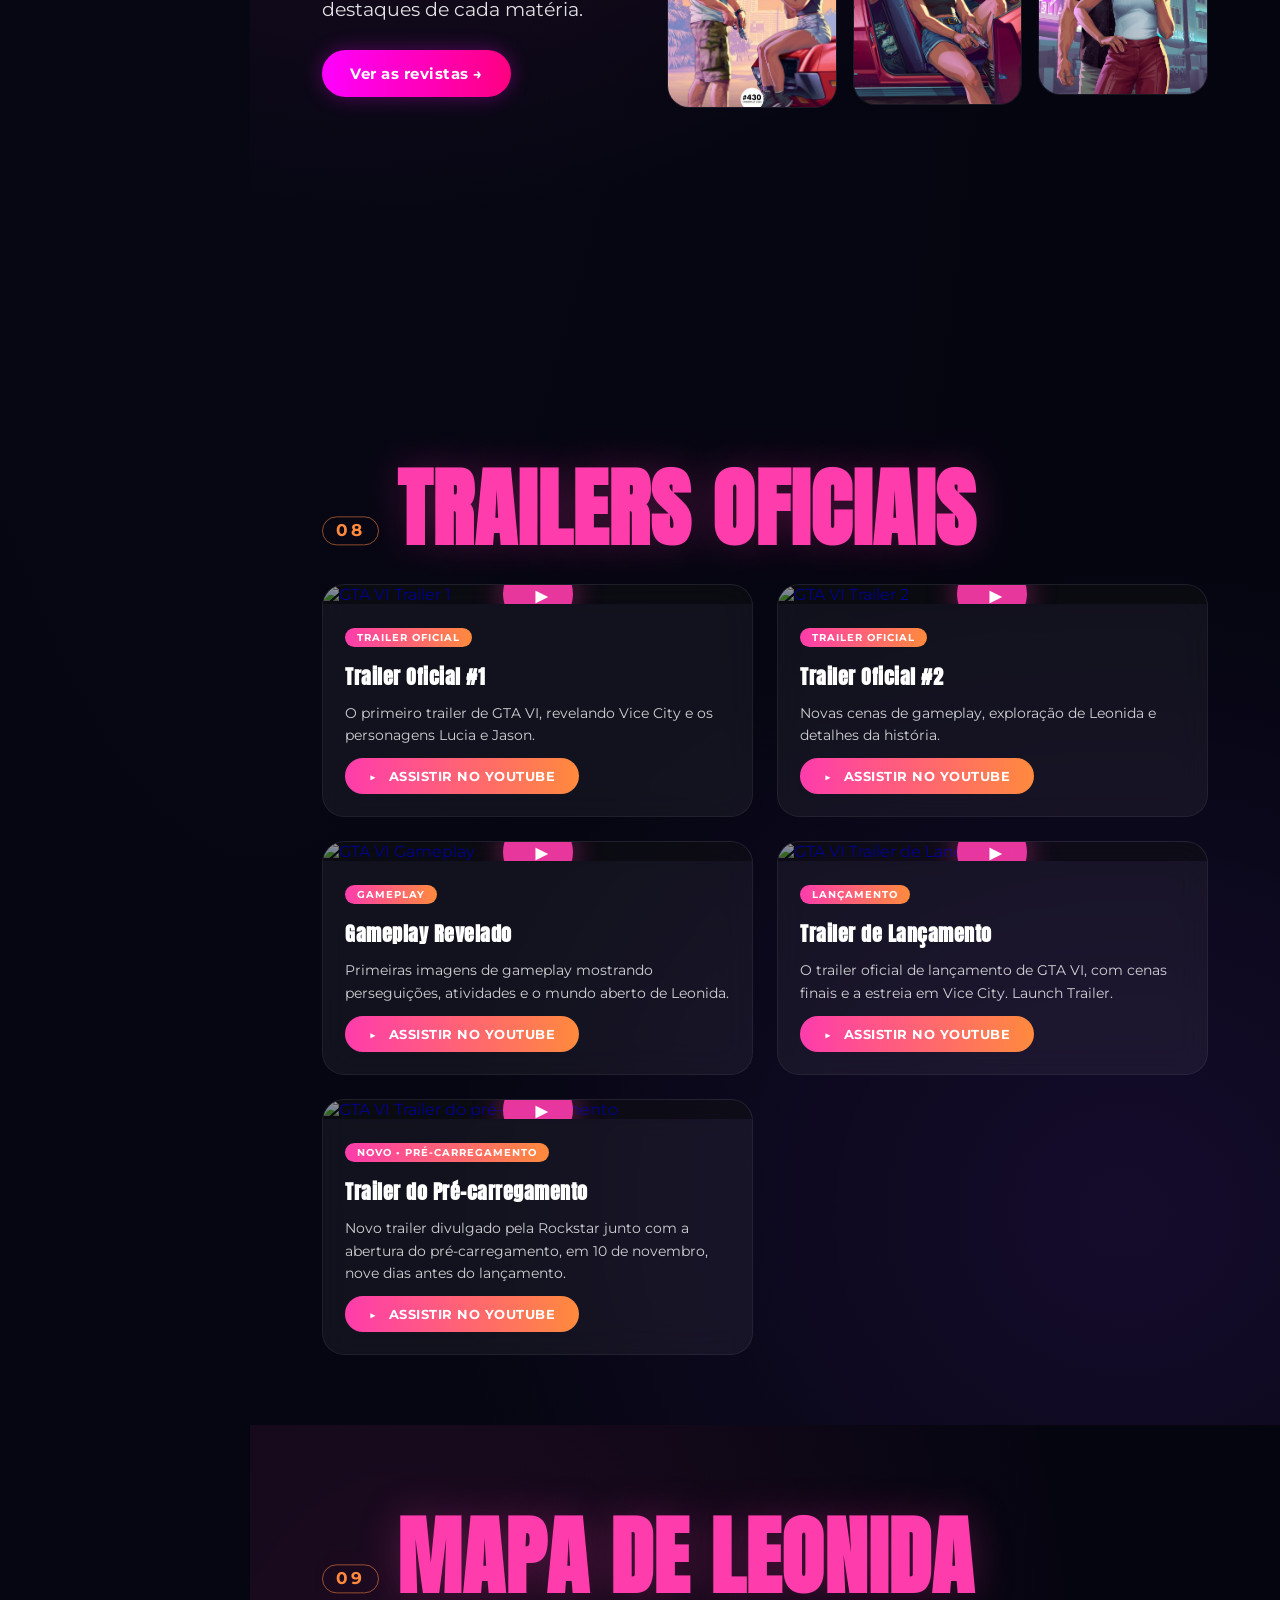
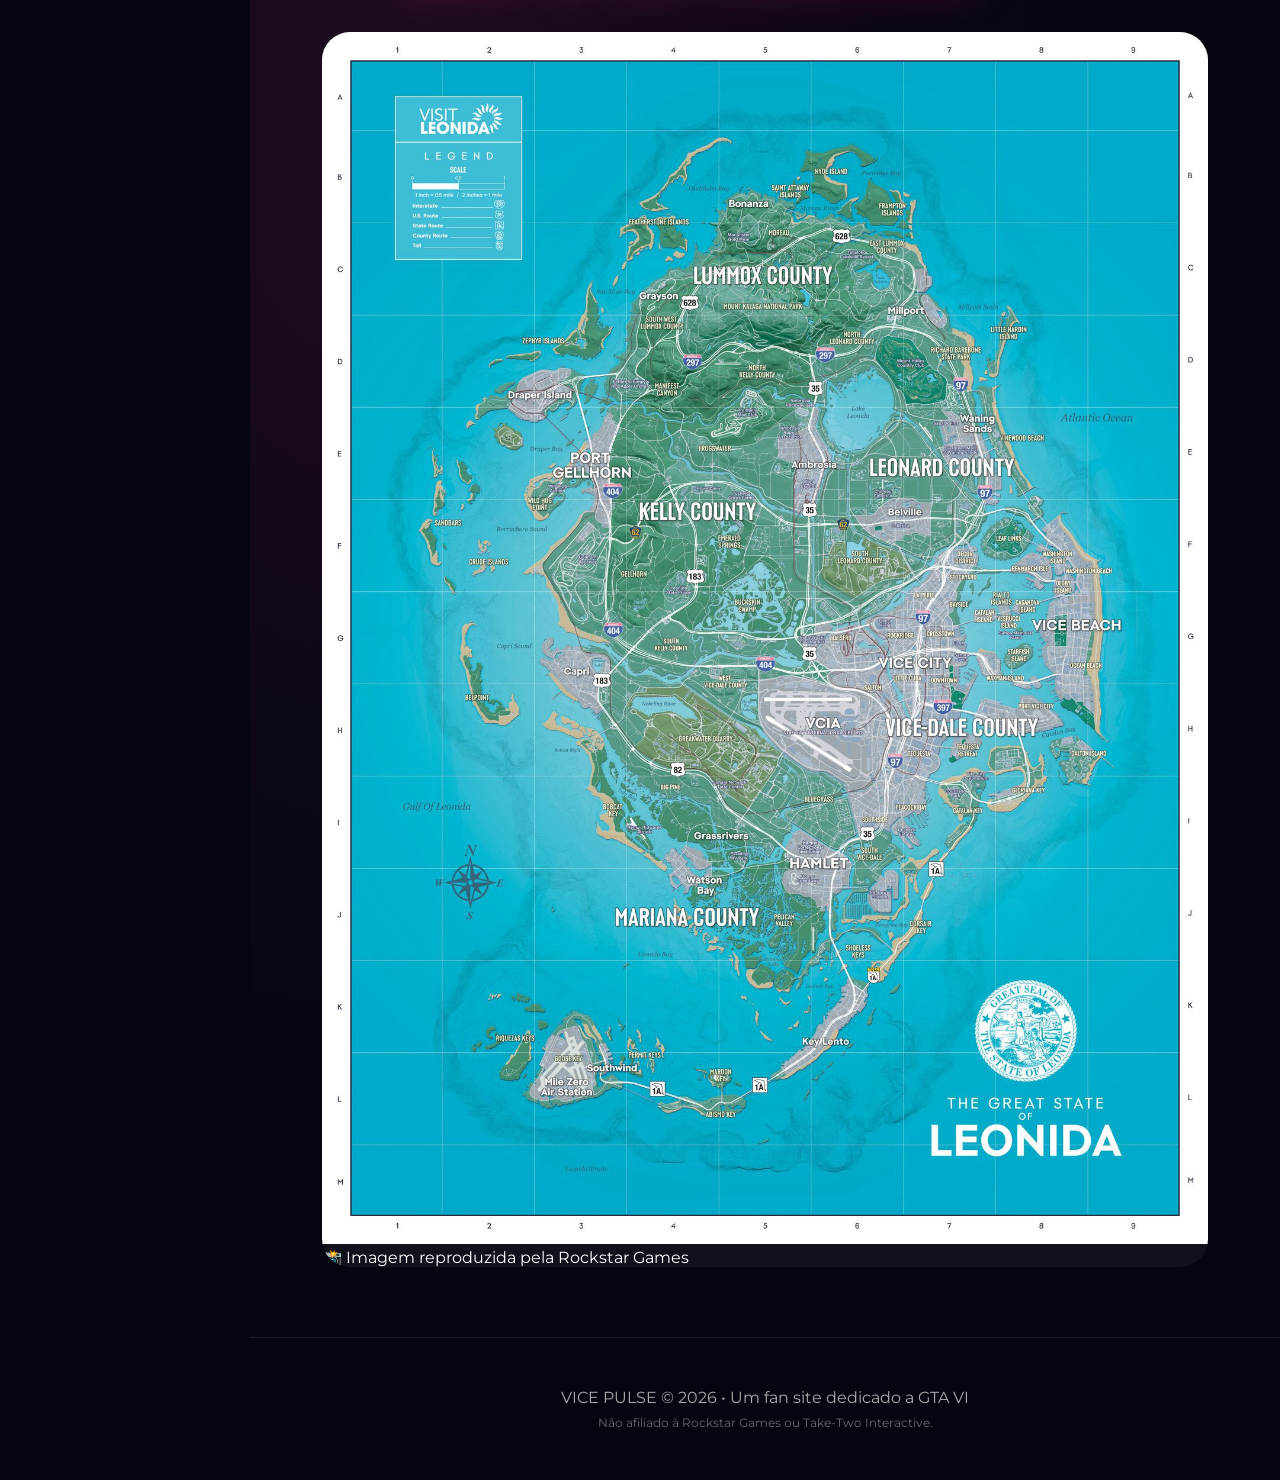
==== commit d4a7ef49: "atualizar mapa" ====
--- a/index.html
+++ b/index.html
@@ -330,7 +330,7 @@
     <section id="map" class="section capitulo" data-titulo="Mapa">
         <h2>Mapa de Leonida</h2>
         <div class="map-card rv">
-            <img src="assets/mapa-leonida.jpg" alt="Mapa de Leonida - GTA VI" loading="lazy">
+            <img src="assets/mapa-leonida.jpeg" alt="Mapa de Leonida - GTA VI" loading="lazy">
             <p class="credito-imagem">📸 Imagem reproduzida pela Rockstar Games</p>
         </div>
     </section>
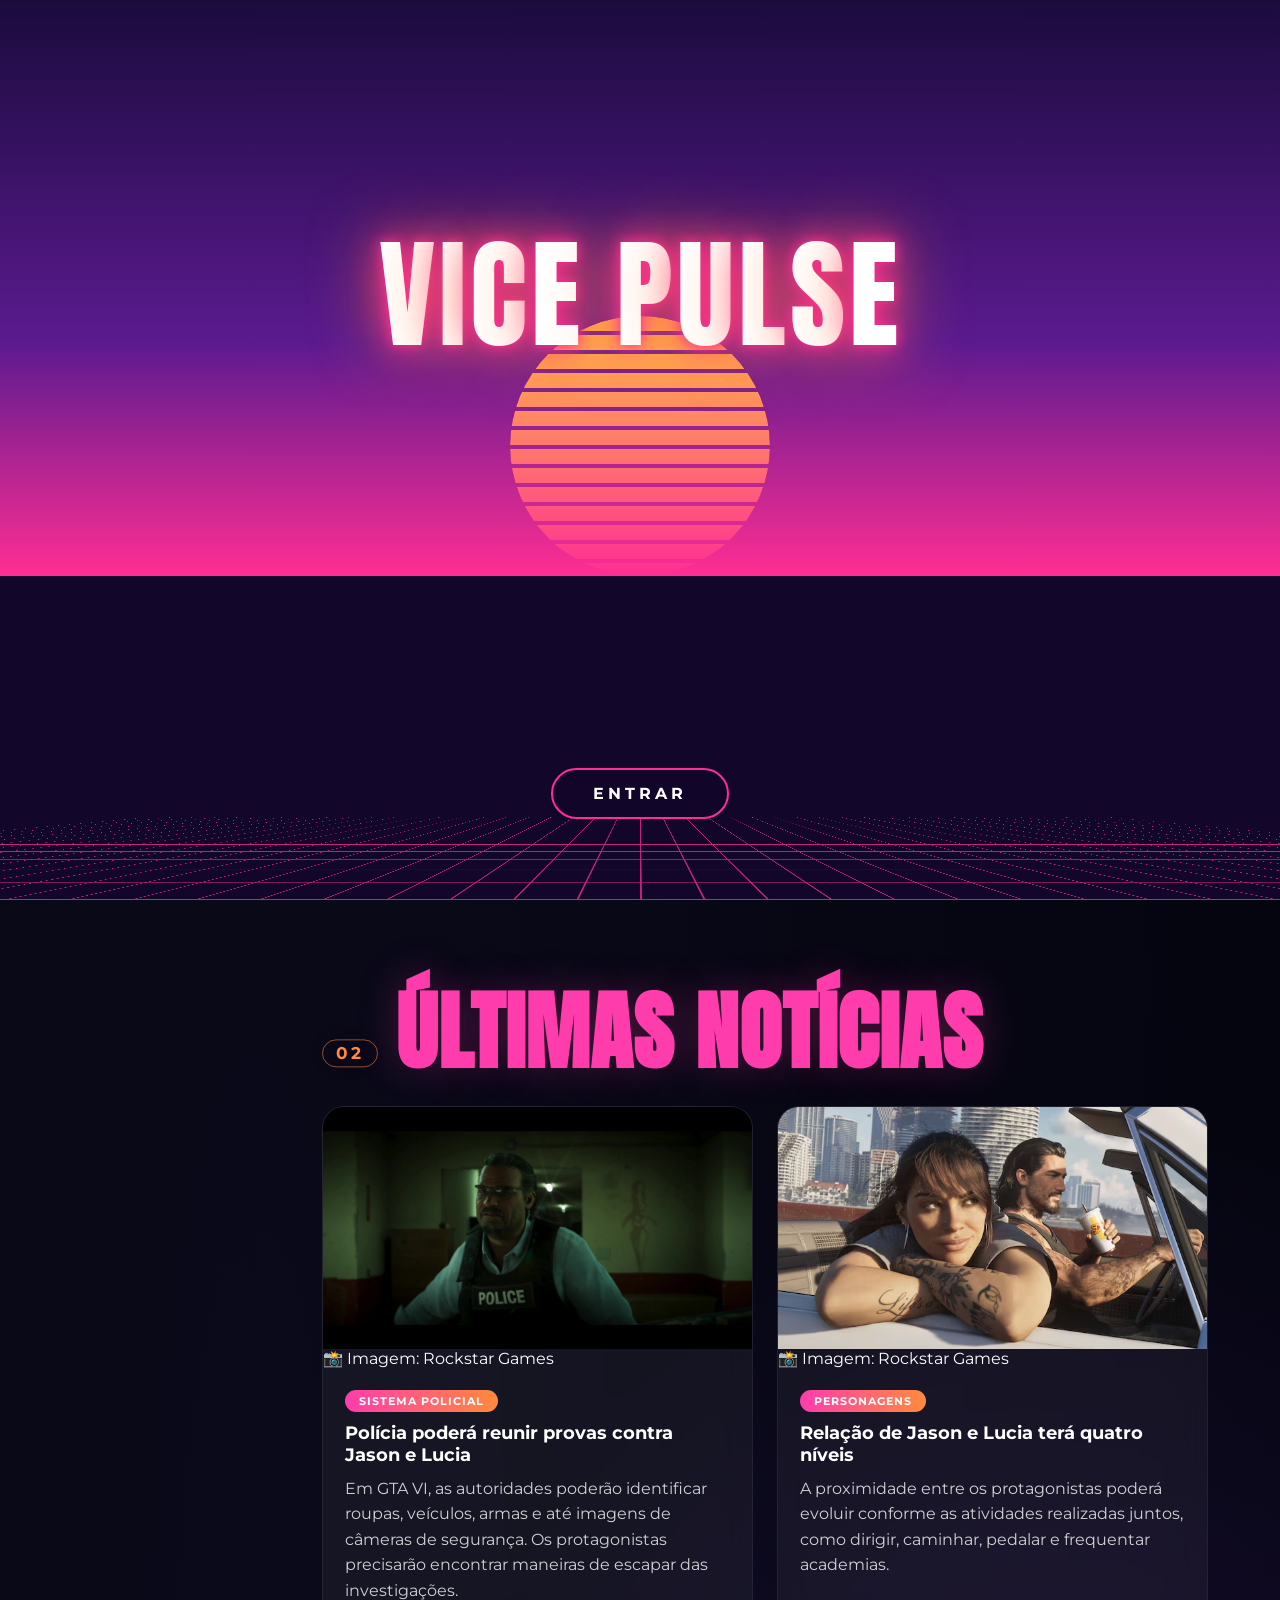
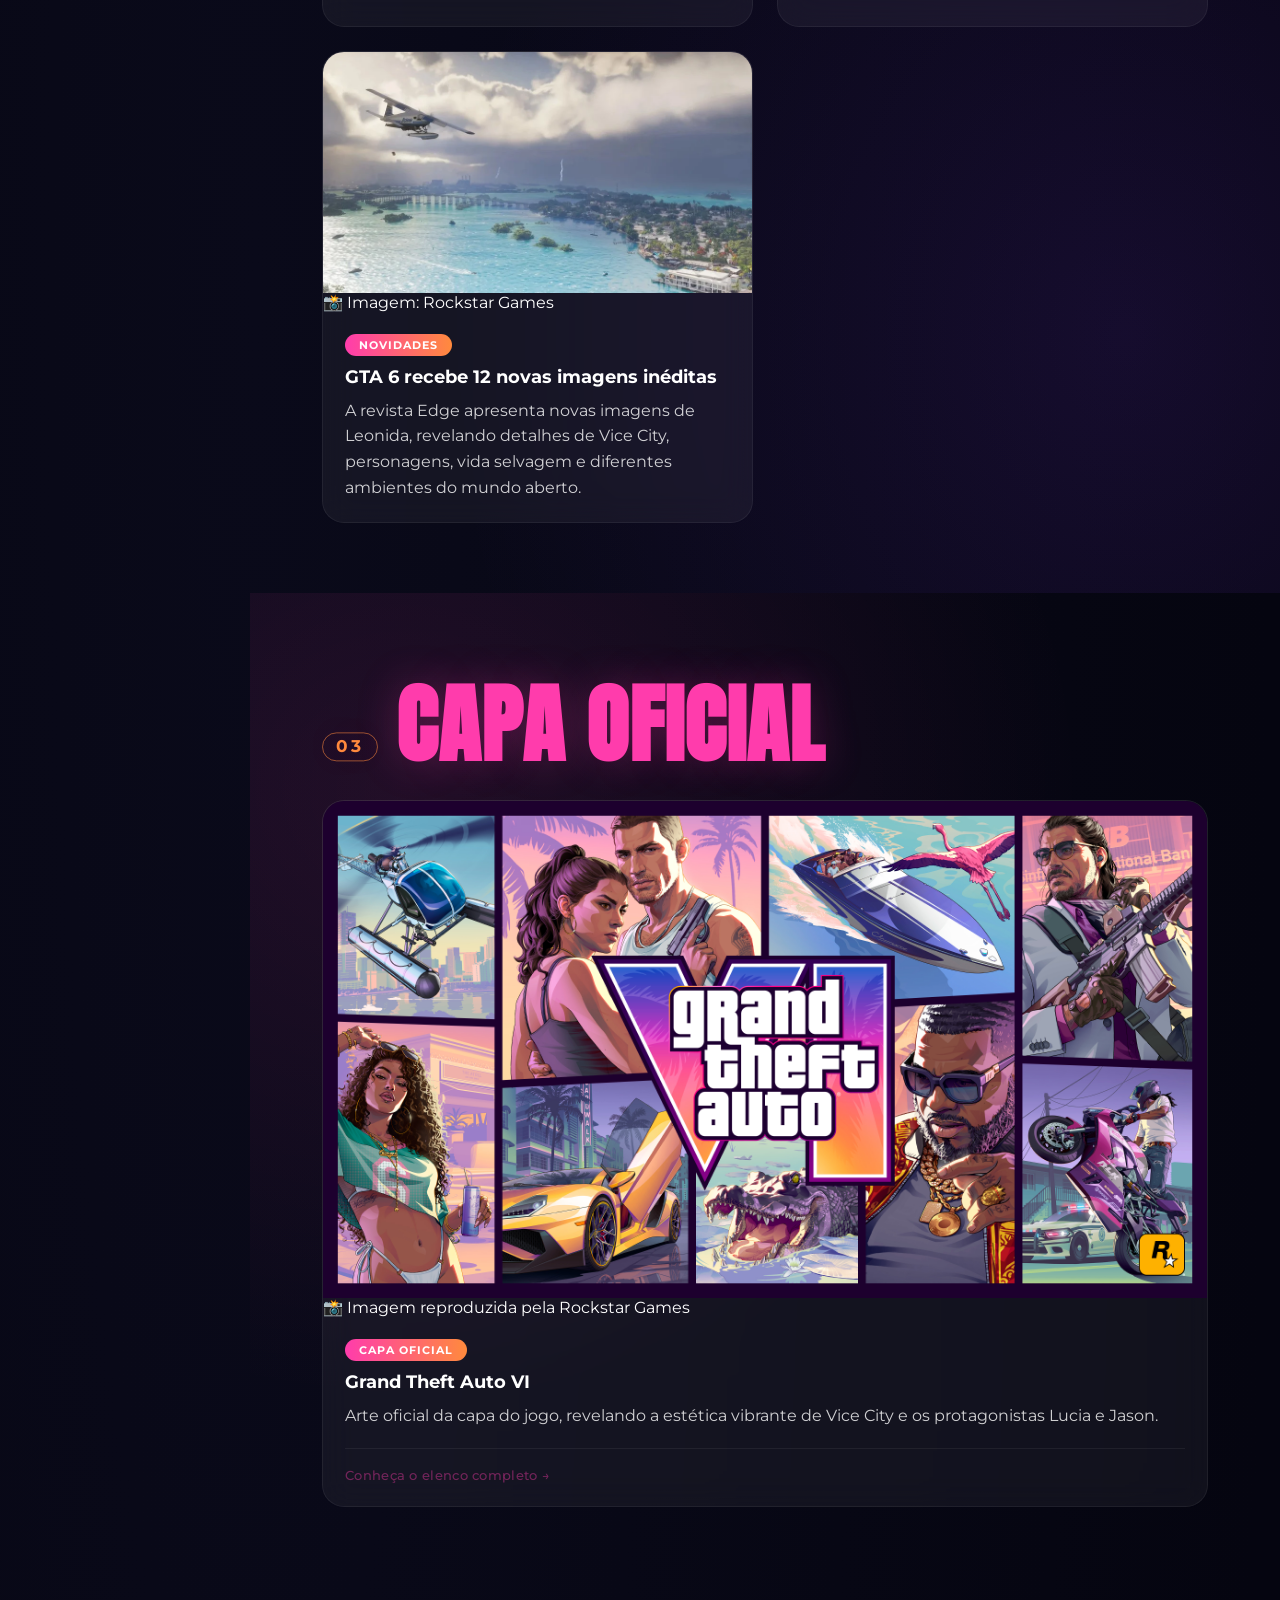
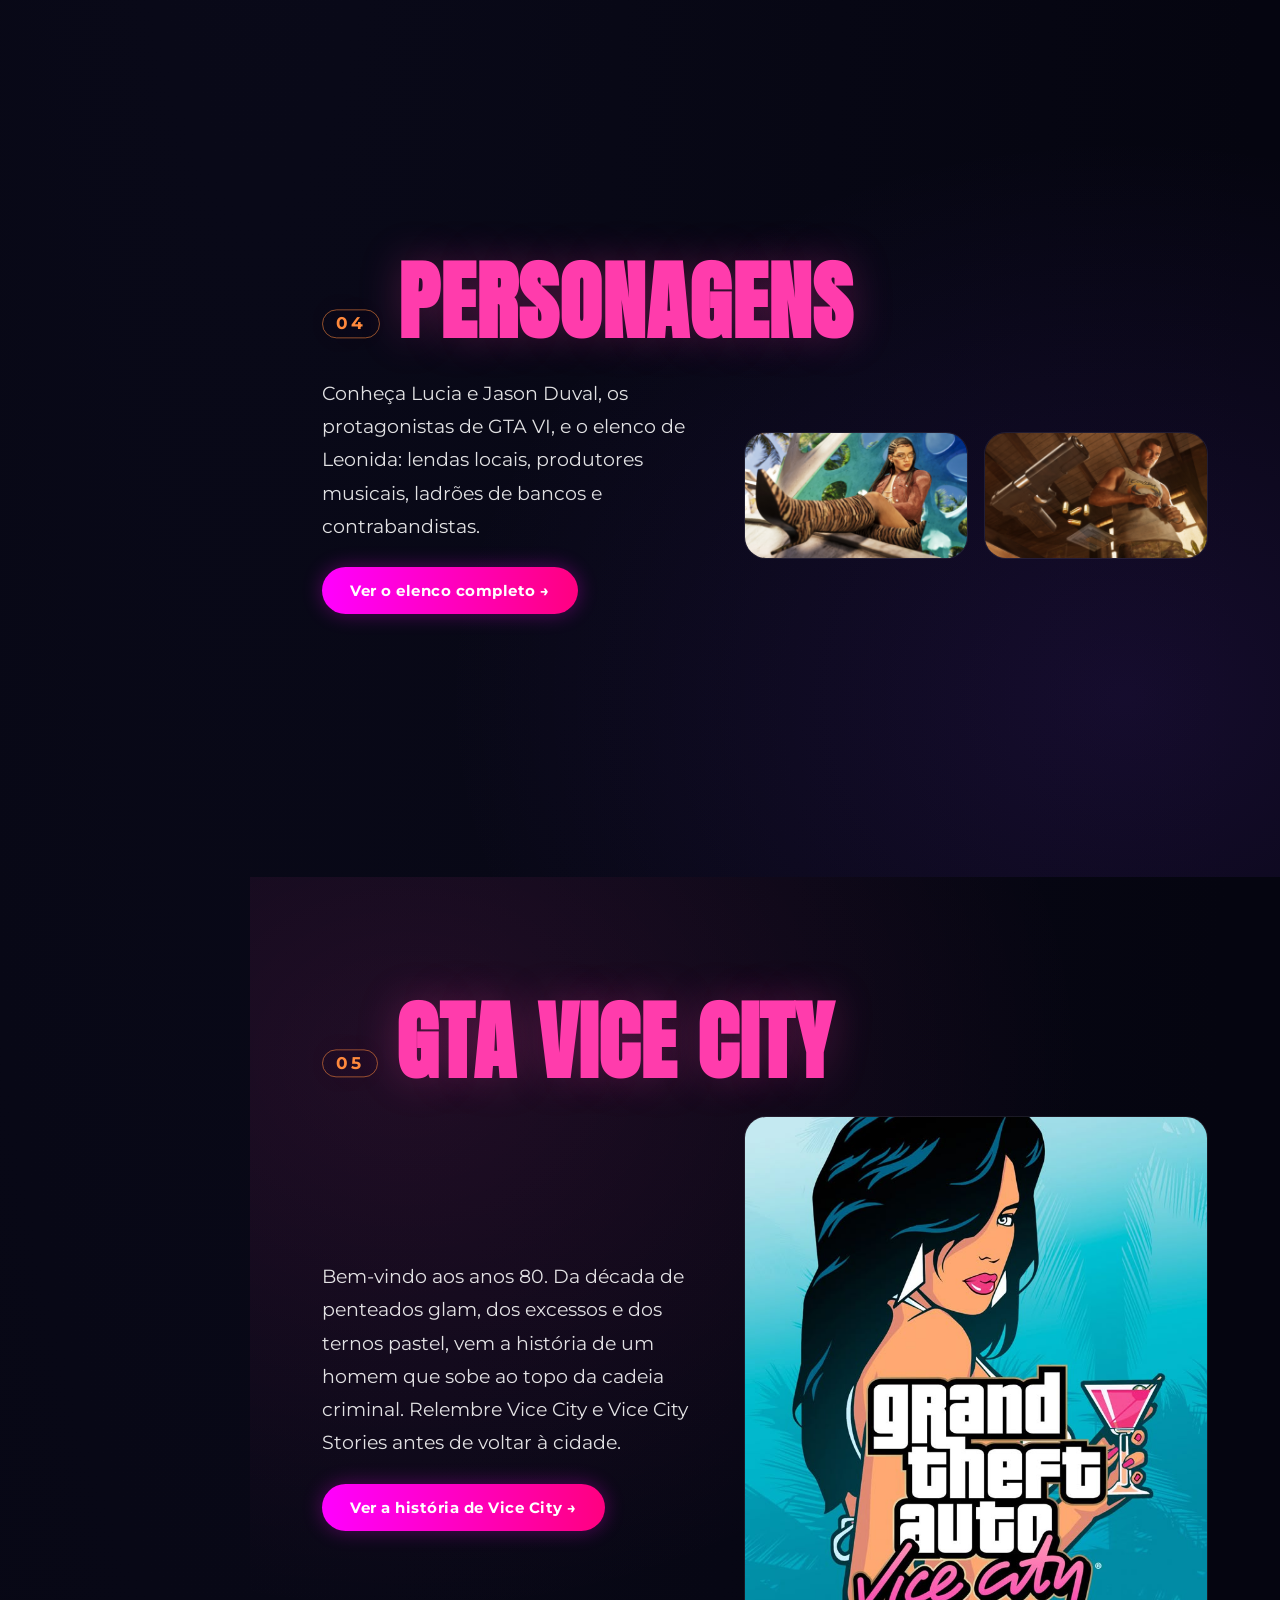
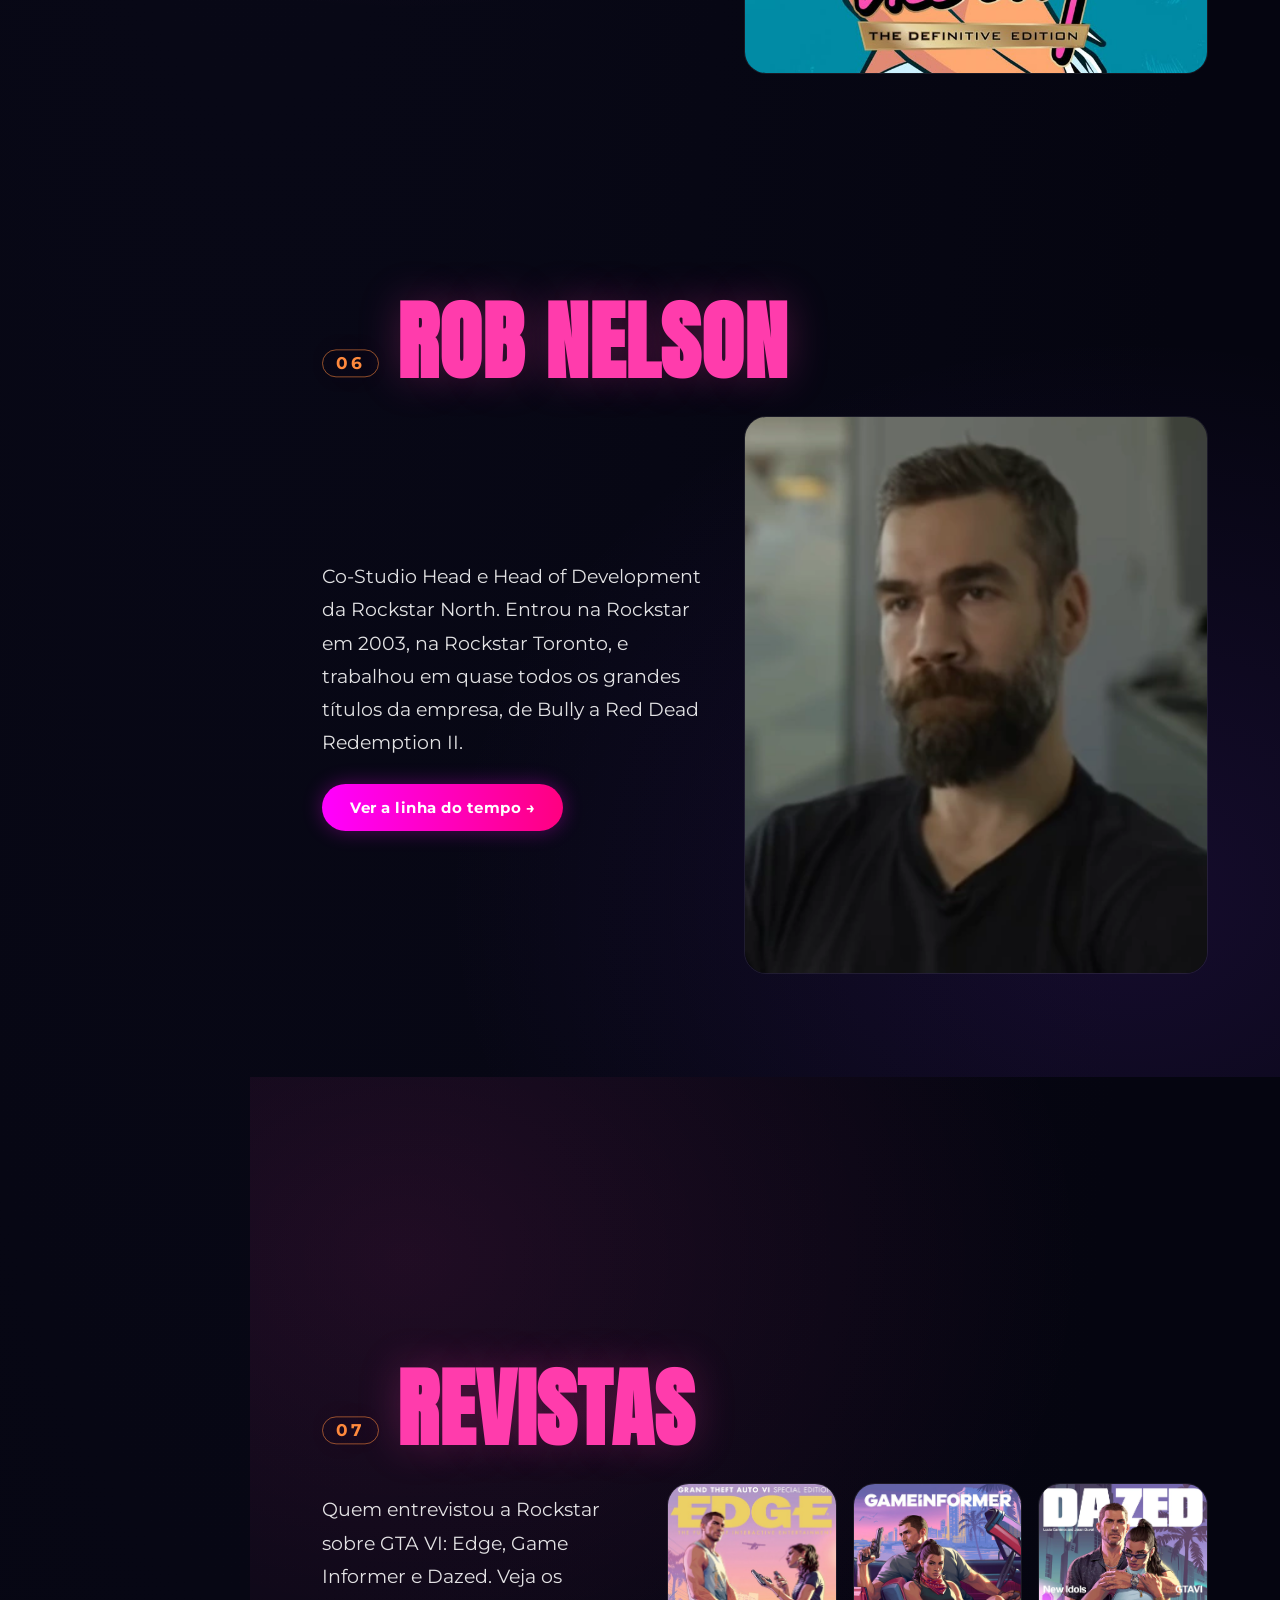
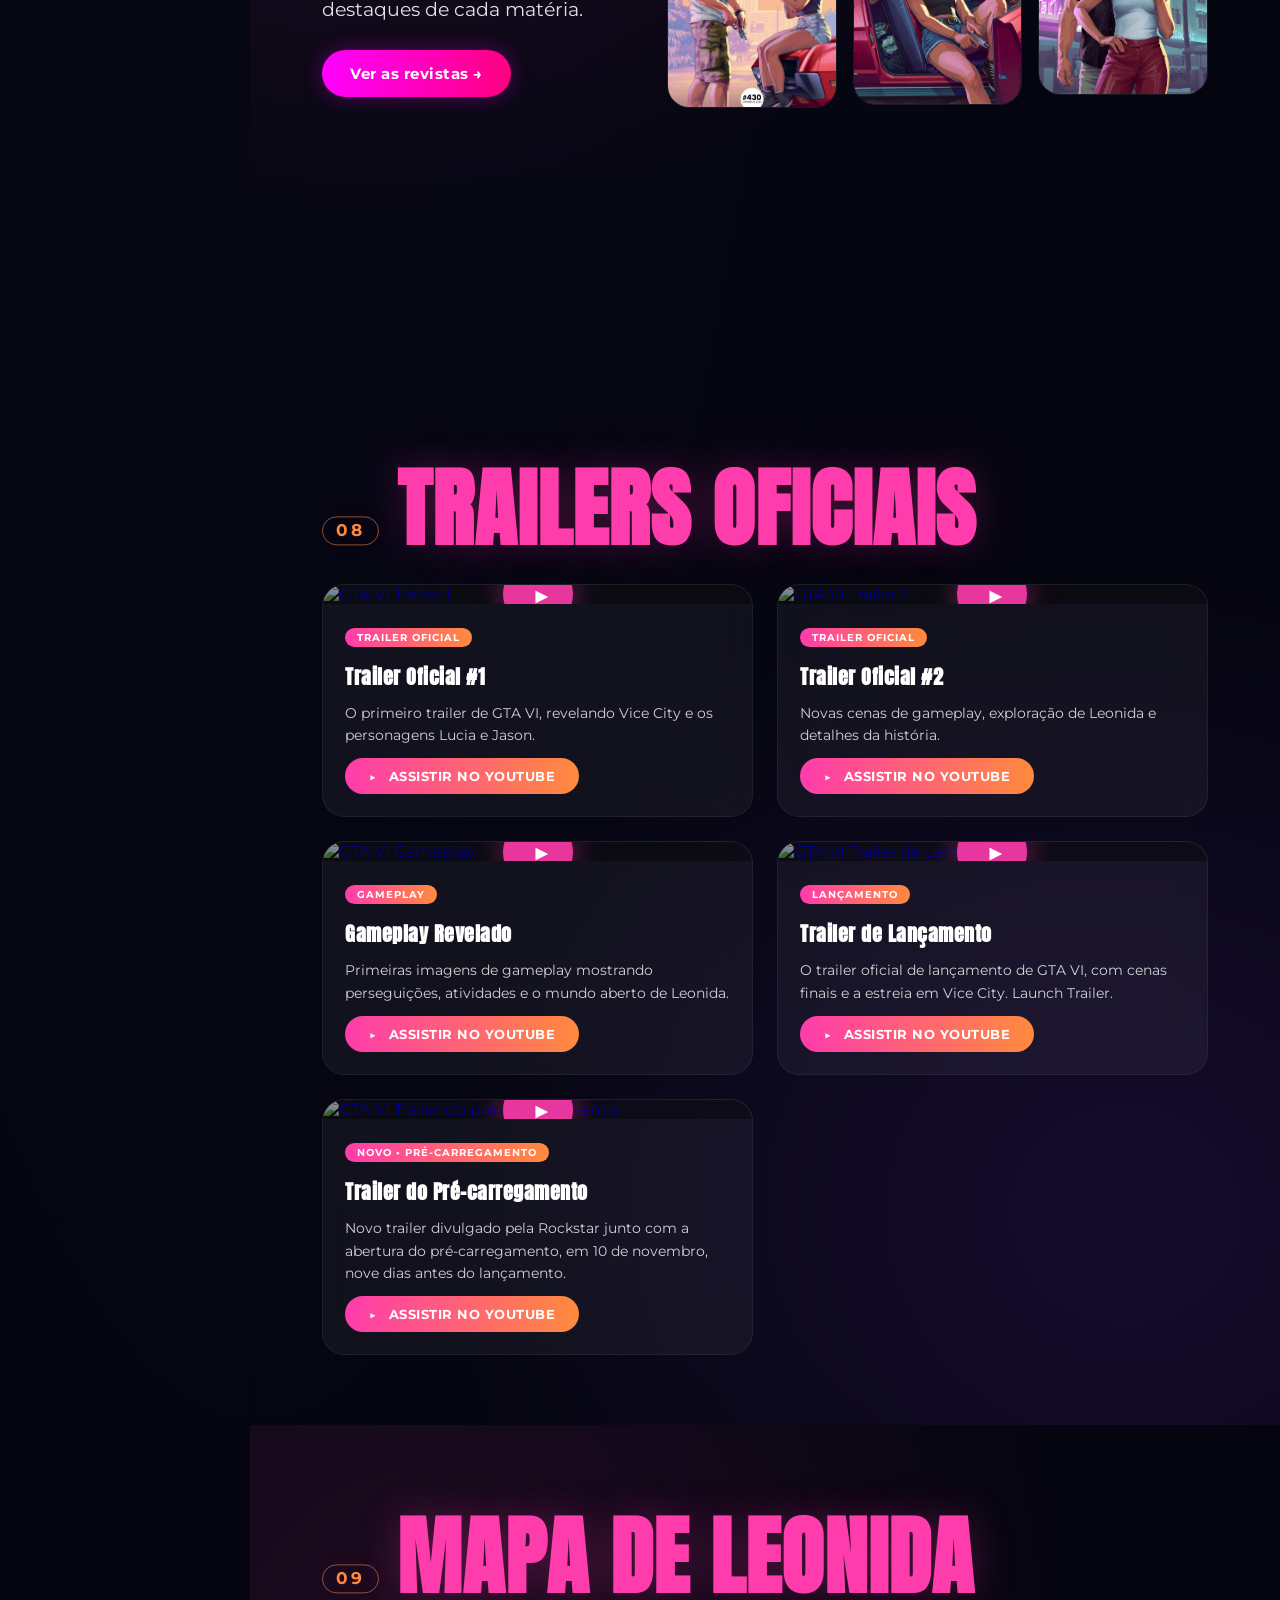
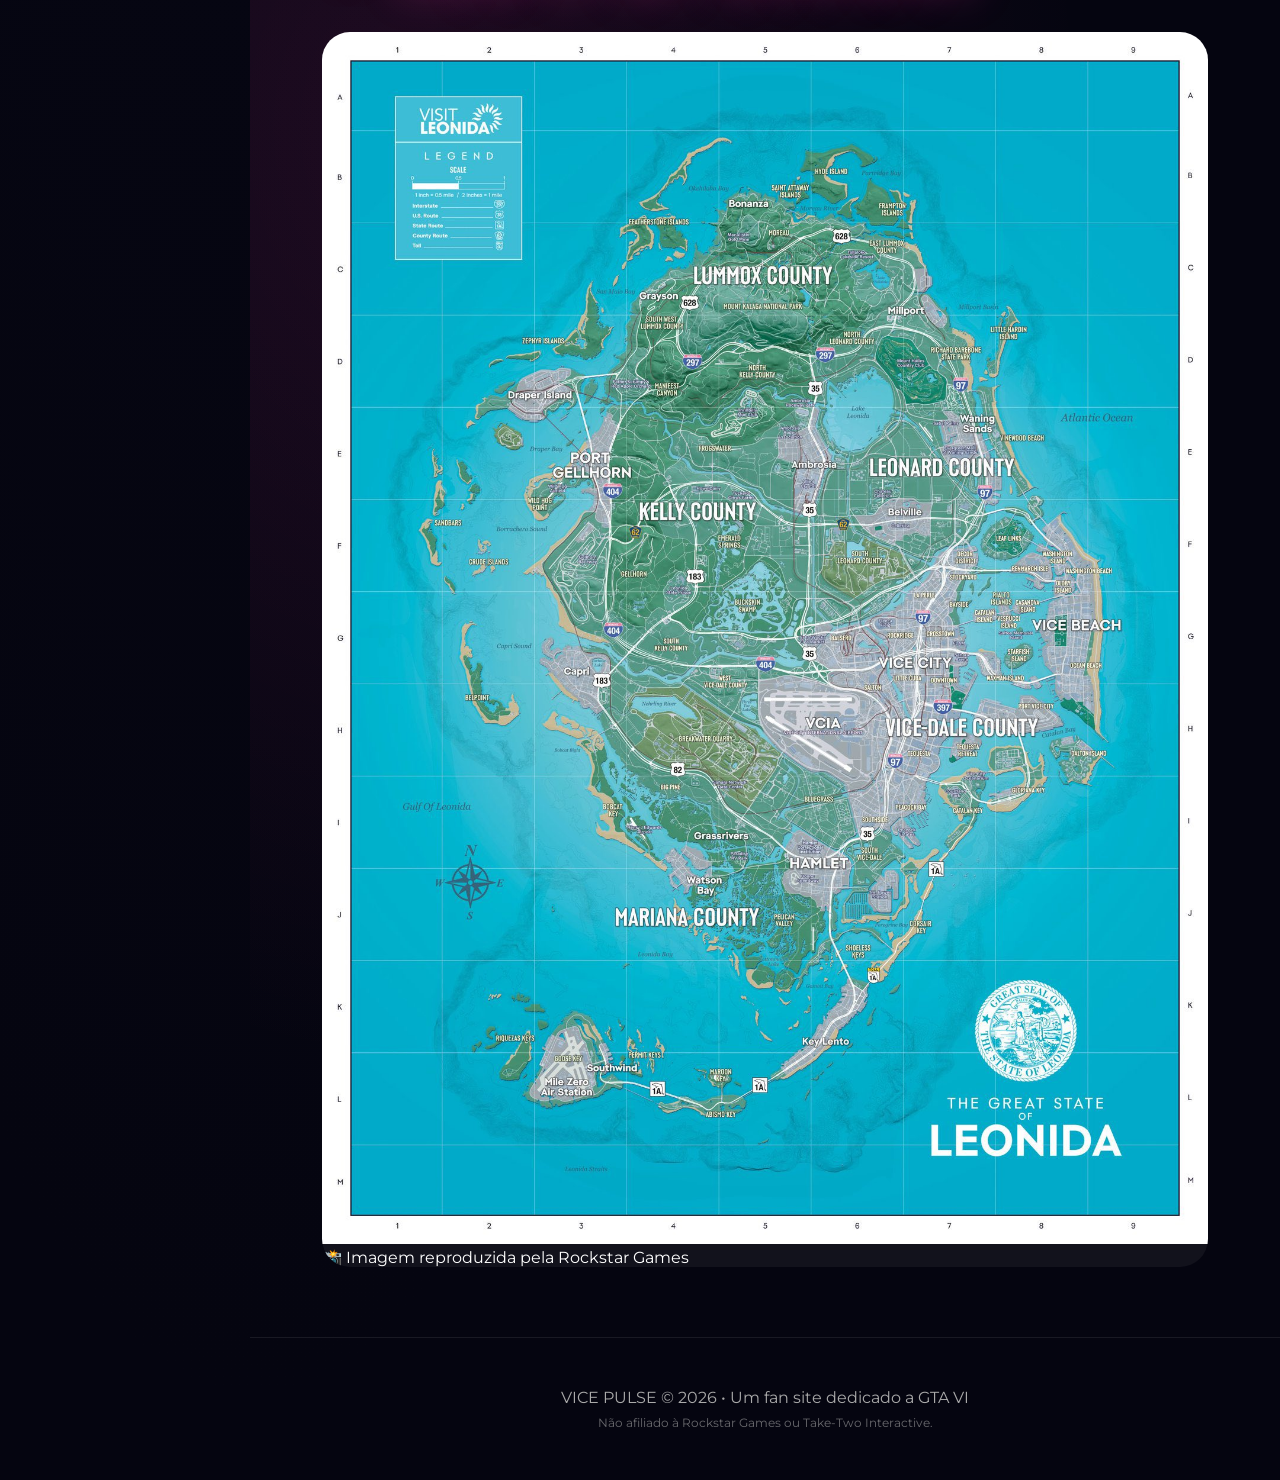
==== commit 7fdf46f9: "Corrigi HTML do Hero para o novo contador de lançamento" ====
--- a/index.html
+++ b/index.html
@@ -4,11 +4,11 @@
 <head>
     <meta charset="UTF-8">
     <meta name="viewport" content="width=device-width, initial-scale=1.0">
-    <title>GTA VI Countdown • Vice Pulse</title>
+    <title>GTA VI Lançado • Vice Pulse</title>
 
     <!-- Meta tags para compartilhamento -->
     <meta property="og:title" content="VICE PULSE • GTA VI Hub">
-    <meta property="og:description" content="Contagem regressiva para o lançamento de GTA VI">
+    <meta property="og:description" content="GTA VI já está disponível! Acompanhe as notícias e novidades.">
     <meta property="og:type" content="website">
     <meta name="theme-color" content="#ff3cac">
 
@@ -62,31 +62,21 @@
         </nav>
     </header>
 
-    <!-- HERO / COUNTDOWN -->
+        <!-- HERO / GAME LANÇADO -->
     <section class="hero" data-titulo="Início">
         <div class="overlay"></div>
         <div class="hero-content">
             <h1>GTA VI</h1>
-            <p class="subtitle">Vice City Countdown</p>
-            <div id="days" class="days">000</div>
-            <div class="timer">
-                <div>
-                    <span id="hours">00</span>
-                    <small>HORAS</small>
-                </div>
-                <div>
-                    <span id="minutes">00</span>
-                    <small>MINUTOS</small>
-                </div>
-                <div>
-                    <span id="seconds">00</span>
-                    <small>SEGUNDOS</small>
-                </div>
-            </div>
-            <div class="progress">
-                <div id="bar"></div>
-            </div>
-            <p class="release">LANÇAMENTO • 19 DE NOVEMBRO DE 2026</p>
+            <p class="subtitle">VICE CITY • AGORA DISPONÍVEL</p>
+            
+            <!-- NOVO CONTADOR DE DIAS -->
+            <div class="launched-badge">
+                <span class="launched-label">LANÇADO HÁ</span>
+                <span id="days-since" class="days-since">0</span>
+                <span class="launched-label">DIAS</span>
+            </div>
+
+            <p class="release">19 DE NOVEMBRO DE 2026 • PS5 &amp; XBOX SERIES X|S</p>
         </div>
         <a href="#news" class="rolar" aria-label="Rolar para as notícias">ROLE ↓</a>
     </section>
@@ -159,7 +149,6 @@
         </div>
     </section>
 
-
     <!-- ============================================
     PERSONAGENS (resumo do que tem na página de personagens)
     ============================================ -->
@@ -233,7 +222,6 @@
 
     <!-- ============================================
     TRAILERS
-    (cada card usa o MESMO link na imagem e no botão)
     ============================================ -->
 
     <section id="trailers" class="section capitulo" data-titulo="Trailers">
@@ -303,7 +291,6 @@
                     <a href="https://www.youtube.com/watch?v=3JUboYgqIxc" target="_blank" rel="noopener noreferrer" class="watch-btn">ASSISTIR NO YOUTUBE</a>
                 </div>
             </div>
-
 
             <!-- TRAILER 5 - PRÉ-CARREGAMENTO -->
             <div class="video-card video-thumb">
@@ -351,4 +338,4 @@
 
 </body>
 
-</html>
+</html>
